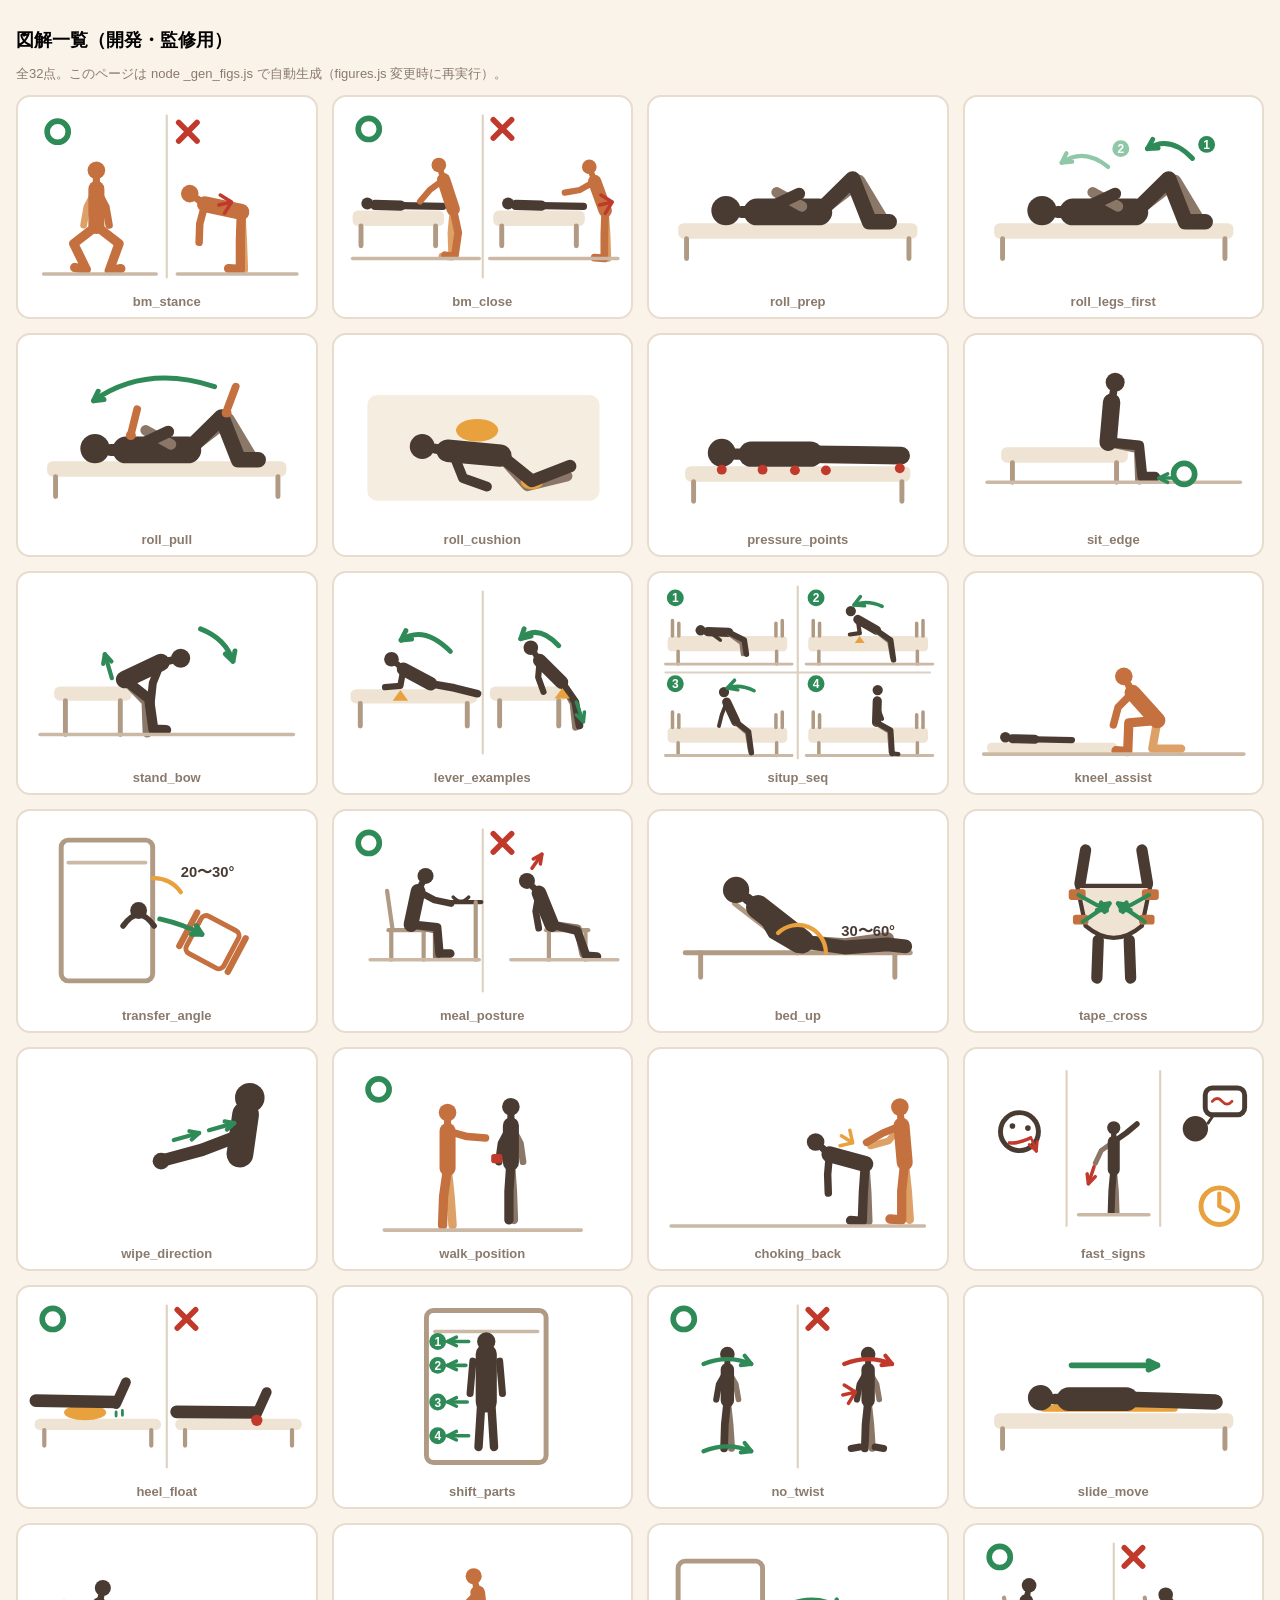
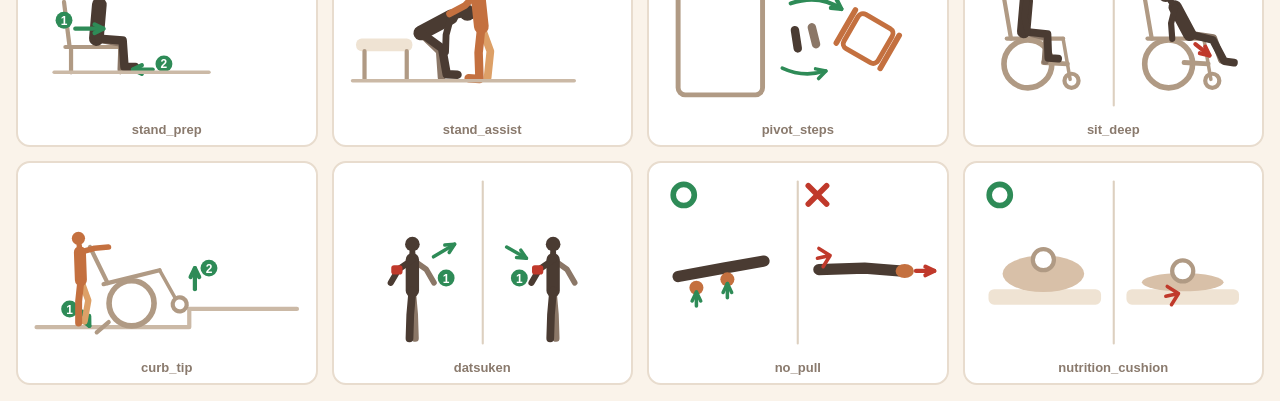
==== _figs.html @ 4070c813 "おうち介護サポート・そよぎ 初版（全12言語） 家族介護者向けの介護技術ガイド。素HTML/PWA・完全オフライン・匿名・広告なし。 13カテゴリ23手順147ステップ＋きけん7＋まもる6＋心肺蘇生ガ" ====
<!DOCTYPE html>
<html lang="ja">
<head>
<meta charset="utf-8">
<meta name="viewport" content="width=device-width, initial-scale=1">
<title>図解一覧（開発・監修用）</title>
<style>
body{font-family:sans-serif;background:#faf3ea;padding:16px;margin:0}
h1{font-size:18px;margin-bottom:4px}
.note{font-size:13px;color:#8a7a6d;margin-bottom:12px}
.grid{display:grid;grid-template-columns:repeat(auto-fill,minmax(300px,1fr));gap:14px}
.cell{background:#fff;border:2px solid #e8dcce;border-radius:14px;padding:8px}
.cell svg{width:100%;height:auto;display:block}
.cell p{font-size:13px;color:#8a7a6d;margin:6px 0 0;text-align:center;font-weight:bold}
</style>
</head>
<body>
<h1>図解一覧（開発・監修用）</h1>
<p class="note">全32点。このページは node _gen_figs.js で自動生成（figures.js 変更時に再実行）。</p>
<div class="grid">
<div class="cell"><svg viewBox="0 0 400 260" xmlns="http://www.w3.org/2000/svg" role="img" aria-hidden="true"><path d="M200,15 L200,245" fill="none" stroke="#ddd0c0" stroke-width="3" stroke-linecap="round" stroke-linejoin="round" /><circle cx="45" cy="38" r="15" fill="none" stroke="#2e8b57" stroke-width="8"/><path d="M100,119.2 L86.5,144.6 L81.9,170.6" fill="none" stroke="#dda067" stroke-width="9.6" stroke-linecap="round" stroke-linejoin="round" /><path d="M100,172 L100,119.2" fill="none" stroke="#c4703f" stroke-width="22.8" stroke-linecap="round" stroke-linejoin="round" /><path d="M100,119.2 L100,106" fill="none" stroke="#c4703f" stroke-width="10.1" stroke-linecap="round" stroke-linejoin="round" /><circle cx="100" cy="92.8" r="12.5" fill="#c4703f" stroke="none"/><path d="M100,172 L67.8,197.1 L85.7,233.8 L69.2,230.9" fill="none" stroke="#c4703f" stroke-width="13.2" stroke-linecap="round" stroke-linejoin="round" /><path d="M100,172 L132.2,197.1 L118.2,235.5 L134.7,232.5" fill="none" stroke="#c4703f" stroke-width="13.2" stroke-linecap="round" stroke-linejoin="round" /><path d="M100,119.2 L113.5,144.6 L118.1,170.6" fill="none" stroke="#c4703f" stroke-width="10.6" stroke-linecap="round" stroke-linejoin="round" /><path d="M25,240 L185,240" fill="none" stroke="#cbb9a6" stroke-width="5" stroke-linecap="round" stroke-linejoin="round" /><path d="M217,25 L243,51 M243,25 L217,51" fill="none" stroke="#c0392b" stroke-width="8" stroke-linecap="round" stroke-linejoin="round" /><path d="M306,152 L308.1,192.7 L309.6,233.5 L292.8,234.7" fill="none" stroke="#dda067" stroke-width="12" stroke-linecap="round" stroke-linejoin="round" /><path d="M306,152 L254.4,141" fill="none" stroke="#c4703f" stroke-width="22.8" stroke-linecap="round" stroke-linejoin="round" /><path d="M254.4,141 L243.5,133.5" fill="none" stroke="#c4703f" stroke-width="10.1" stroke-linecap="round" stroke-linejoin="round" /><circle cx="232.7" cy="125.9" r="12.5" fill="#c4703f" stroke="none"/><path d="M306,152 L304.6,192.8 L304.6,233.6 L287.8,232.4" fill="none" stroke="#c4703f" stroke-width="13.2" stroke-linecap="round" stroke-linejoin="round" /><path d="M254.4,141 L246.9,168.8 L246,195.2" fill="none" stroke="#c4703f" stroke-width="10.6" stroke-linecap="round" stroke-linejoin="round" /><path d="M276,128 L292,138 M274,142 L292,138 M282,154 L292,138" fill="none" stroke="#c0392b" stroke-width="5" stroke-linecap="round" stroke-linejoin="round" /><path d="M215,240 L385,240" fill="none" stroke="#cbb9a6" stroke-width="5" stroke-linecap="round" stroke-linejoin="round" /></svg><p>bm_stance</p></div>
<div class="cell"><svg viewBox="0 0 400 260" xmlns="http://www.w3.org/2000/svg" role="img" aria-hidden="true"><path d="M200,15 L200,245" fill="none" stroke="#ddd0c0" stroke-width="3" stroke-linecap="round" stroke-linejoin="round" /><circle cx="38" cy="34" r="15" fill="none" stroke="#2e8b57" stroke-width="8"/><rect x="15" y="150" width="130" height="22" rx="8" fill="#efe3d3" stroke="none"/><path d="M27,172 L27,200 M133,172 L133,200" fill="none" stroke="#b09a84" stroke-width="7" stroke-linecap="round" stroke-linejoin="round" /><circle cx="36" cy="140" r="8.5" fill="#4a3b32" stroke="none"/><path d="M47.1,142 L83.6,143" fill="none" stroke="#4a3b32" stroke-width="14.5" stroke-linecap="round" stroke-linejoin="round" /><path d="M83.6,143 L143.1,144" fill="none" stroke="#4a3b32" stroke-width="10.2" stroke-linecap="round" stroke-linejoin="round" /><path d="M158,148 L155,181.9 L156.2,215.8 L142.3,214.9" fill="none" stroke="#dda067" stroke-width="10" stroke-linecap="round" stroke-linejoin="round" /><path d="M158,148 L144.4,106.2" fill="none" stroke="#c4703f" stroke-width="19" stroke-linecap="round" stroke-linejoin="round" /><path d="M144.4,106.2 L141,95.7" fill="none" stroke="#c4703f" stroke-width="8.4" stroke-linecap="round" stroke-linejoin="round" /><circle cx="137.6" cy="85.2" r="10.4" fill="#c4703f" stroke="none"/><path d="M158,148 L165.1,181.3 L160.3,214.9 L146.4,213.5" fill="none" stroke="#c4703f" stroke-width="11" stroke-linecap="round" stroke-linejoin="round" /><path d="M144.4,106.2 L125,120.3 L110.8,137.1" fill="none" stroke="#c4703f" stroke-width="8.8" stroke-linecap="round" stroke-linejoin="round" /><path d="M15,218 L195,218" fill="none" stroke="#cbb9a6" stroke-width="5" stroke-linecap="round" stroke-linejoin="round" /><path d="M215,21 L241,47 M241,21 L215,47" fill="none" stroke="#c0392b" stroke-width="8" stroke-linecap="round" stroke-linejoin="round" /><rect x="215" y="150" width="130" height="22" rx="8" fill="#efe3d3" stroke="none"/><path d="M227,172 L227,200 M333,172 L333,200" fill="none" stroke="#b09a84" stroke-width="7" stroke-linecap="round" stroke-linejoin="round" /><circle cx="236" cy="140" r="8.5" fill="#4a3b32" stroke="none"/><path d="M247.1,142 L283.6,143" fill="none" stroke="#4a3b32" stroke-width="14.5" stroke-linecap="round" stroke-linejoin="round" /><path d="M283.6,143 L343.1,144" fill="none" stroke="#4a3b32" stroke-width="10.2" stroke-linecap="round" stroke-linejoin="round" /><path d="M374,150 L376.4,183.9 L377.6,217.9" fill="none" stroke="#dda067" stroke-width="10" stroke-linecap="round" stroke-linejoin="round" /><path d="M374,150 L359,108.7" fill="none" stroke="#c4703f" stroke-width="19" stroke-linecap="round" stroke-linejoin="round" /><path d="M359,108.7 L355.2,98.3" fill="none" stroke="#c4703f" stroke-width="8.4" stroke-linecap="round" stroke-linejoin="round" /><circle cx="351.4" cy="88" r="10.4" fill="#c4703f" stroke="none"/><path d="M374,150 L372.8,184 L372.8,218 L358.8,217" fill="none" stroke="#c4703f" stroke-width="11" stroke-linecap="round" stroke-linejoin="round" /><path d="M359,108.7 L338.2,120.7 L316.5,124.5" fill="none" stroke="#c4703f" stroke-width="8.8" stroke-linecap="round" stroke-linejoin="round" /><path d="M368,128 L384,138 M366,142 L384,138 M374,154 L384,138" fill="none" stroke="#c0392b" stroke-width="5" stroke-linecap="round" stroke-linejoin="round" /><path d="M210,218 L392,218" fill="none" stroke="#cbb9a6" stroke-width="5" stroke-linecap="round" stroke-linejoin="round" /></svg><p>bm_close</p></div>
<div class="cell"><svg viewBox="0 0 400 260" xmlns="http://www.w3.org/2000/svg" role="img" aria-hidden="true"><rect x="30" y="168" width="340" height="22" rx="8" fill="#efe3d3" stroke="none"/><path d="M42,190 L42,218 M358,190 L358,218" fill="none" stroke="#b09a84" stroke-width="7" stroke-linecap="round" stroke-linejoin="round" /><path d="M230,152 L287,108 L322,166" fill="none" stroke="#8b7767" stroke-width="18" stroke-linecap="round" stroke-linejoin="round" /><path d="M230,152 L142,152" fill="none" stroke="#4a3b32" stroke-width="38" stroke-linecap="round" stroke-linejoin="round" /><path d="M142,152 L120,152" fill="none" stroke="#4a3b32" stroke-width="17" stroke-linecap="round" stroke-linejoin="round" /><circle cx="98" cy="150" r="20.8" fill="#4a3b32" stroke="none"/><path d="M206,144 L170,124" fill="none" stroke="#8b7767" stroke-width="15" stroke-linecap="round" stroke-linejoin="round" /><path d="M164,144 L202,126" fill="none" stroke="#4a3b32" stroke-width="17" stroke-linecap="round" stroke-linejoin="round" /><path d="M230,152 L278,105 L302,166 L330,166" fill="none" stroke="#4a3b32" stroke-width="22" stroke-linecap="round" stroke-linejoin="round" /></svg><p>roll_prep</p></div>
<div class="cell"><svg viewBox="0 0 400 260" xmlns="http://www.w3.org/2000/svg" role="img" aria-hidden="true"><rect x="30" y="168" width="340" height="22" rx="8" fill="#efe3d3" stroke="none"/><path d="M42,190 L42,218 M358,190 L358,218" fill="none" stroke="#b09a84" stroke-width="7" stroke-linecap="round" stroke-linejoin="round" /><path d="M230,152 L287,108 L322,166" fill="none" stroke="#8b7767" stroke-width="18" stroke-linecap="round" stroke-linejoin="round" /><path d="M230,152 L142,152" fill="none" stroke="#4a3b32" stroke-width="38" stroke-linecap="round" stroke-linejoin="round" /><path d="M142,152 L120,152" fill="none" stroke="#4a3b32" stroke-width="17" stroke-linecap="round" stroke-linejoin="round" /><circle cx="98" cy="150" r="20.8" fill="#4a3b32" stroke="none"/><path d="M206,144 L170,124" fill="none" stroke="#8b7767" stroke-width="15" stroke-linecap="round" stroke-linejoin="round" /><path d="M164,144 L202,126" fill="none" stroke="#4a3b32" stroke-width="17" stroke-linecap="round" stroke-linejoin="round" /><path d="M230,152 L278,105 L302,166 L330,166" fill="none" stroke="#4a3b32" stroke-width="22" stroke-linecap="round" stroke-linejoin="round" /><path d="M312,76 Q280,42 248,62" fill="none" stroke="#2e8b57" stroke-width="7" stroke-linecap="round" stroke-linejoin="round" /><path d="M255.4,48.9 L248,62 L263,61.1" fill="none" stroke="#2e8b57" stroke-width="7" stroke-linecap="round" stroke-linejoin="round" /><circle cx="332" cy="56" r="12" fill="#2e8b57"/><text x="332" y="62.5" fill="#fff" font-size="17" font-family="sans-serif" text-anchor="middle" font-weight="bold">1</text><path d="M192,88 Q158,60 126,82" fill="none" stroke="#8fc7a8" stroke-width="6" stroke-linecap="round" stroke-linejoin="round" /><path d="M132.8,68.6 L126,82 L140.9,80.5" fill="none" stroke="#8fc7a8" stroke-width="6" stroke-linecap="round" stroke-linejoin="round" /><circle cx="210" cy="62" r="12" fill="#8fc7a8"/><text x="210" y="68.5" fill="#fff" font-size="17" font-family="sans-serif" text-anchor="middle" font-weight="bold">2</text></svg><p>roll_legs_first</p></div>
<div class="cell"><svg viewBox="0 0 400 260" xmlns="http://www.w3.org/2000/svg" role="img" aria-hidden="true"><rect x="30" y="168" width="340" height="22" rx="8" fill="#efe3d3" stroke="none"/><path d="M42,190 L42,218 M358,190 L358,218" fill="none" stroke="#b09a84" stroke-width="7" stroke-linecap="round" stroke-linejoin="round" /><path d="M230,152 L287,108 L322,166" fill="none" stroke="#8b7767" stroke-width="18" stroke-linecap="round" stroke-linejoin="round" /><path d="M230,152 L142,152" fill="none" stroke="#4a3b32" stroke-width="38" stroke-linecap="round" stroke-linejoin="round" /><path d="M142,152 L120,152" fill="none" stroke="#4a3b32" stroke-width="17" stroke-linecap="round" stroke-linejoin="round" /><circle cx="98" cy="150" r="20.8" fill="#4a3b32" stroke="none"/><path d="M206,144 L170,124" fill="none" stroke="#8b7767" stroke-width="15" stroke-linecap="round" stroke-linejoin="round" /><path d="M164,144 L202,126" fill="none" stroke="#4a3b32" stroke-width="17" stroke-linecap="round" stroke-linejoin="round" /><path d="M230,152 L278,105 L302,166 L330,166" fill="none" stroke="#4a3b32" stroke-width="22" stroke-linecap="round" stroke-linejoin="round" /><path d="M268,62 Q170,30 96,82" fill="none" stroke="#2e8b57" stroke-width="7" stroke-linecap="round" stroke-linejoin="round" /><path d="M102.6,68.5 L96,82 L110.9,80.3" fill="none" stroke="#2e8b57" stroke-width="7" stroke-linecap="round" stroke-linejoin="round" /><path d="M158,94 L150,126" fill="none" stroke="#c4703f" stroke-width="11" stroke-linecap="round" stroke-linejoin="round" /><circle cx="149" cy="131" r="7" fill="#c4703f"/><path d="M298,62 L286,94" fill="none" stroke="#c4703f" stroke-width="11" stroke-linecap="round" stroke-linejoin="round" /><circle cx="285" cy="99" r="7" fill="#c4703f"/></svg><p>roll_pull</p></div>
<div class="cell"><svg viewBox="0 0 400 260" xmlns="http://www.w3.org/2000/svg" role="img" aria-hidden="true"><rect x="36" y="74" width="330" height="150" rx="14" fill="#f6ede1" stroke="none"/><ellipse cx="192" cy="124" rx="30" ry="16" fill="#e8a13d" stroke="none"/><path d="M225,160 L263,203 L320,189" fill="none" stroke="#8b7767" stroke-width="15" stroke-linecap="round" stroke-linejoin="round" /><ellipse cx="270" cy="198" rx="16" ry="10" fill="#e8a13d" stroke="none"/><path d="M225,160 L150,153" fill="none" stroke="#4a3b32" stroke-width="32" stroke-linecap="round" stroke-linejoin="round" /><path d="M150,153 L132,150" fill="none" stroke="#4a3b32" stroke-width="14" stroke-linecap="round" stroke-linejoin="round" /><circle cx="114" cy="147" r="17.7" fill="#4a3b32" stroke="none"/><path d="M160,162 L172,192 L206,204" fill="none" stroke="#4a3b32" stroke-width="14" stroke-linecap="round" stroke-linejoin="round" /><path d="M225,160 L270,196 L324,175" fill="none" stroke="#4a3b32" stroke-width="18" stroke-linecap="round" stroke-linejoin="round" /></svg><p>roll_cushion</p></div>
<div class="cell"><svg viewBox="0 0 400 260" xmlns="http://www.w3.org/2000/svg" role="img" aria-hidden="true"><rect x="40" y="175" width="320" height="22" rx="8" fill="#efe3d3" stroke="none"/><path d="M52,197 L52,225 M348,197 L348,225" fill="none" stroke="#b09a84" stroke-width="7" stroke-linecap="round" stroke-linejoin="round" /><path d="M218,158 L134,158" fill="none" stroke="#4a3b32" stroke-width="36" stroke-linecap="round" stroke-linejoin="round" /><path d="M134,158 L112,158" fill="none" stroke="#4a3b32" stroke-width="16" stroke-linecap="round" stroke-linejoin="round" /><circle cx="92" cy="156" r="19.8" fill="#4a3b32" stroke="none"/><path d="M134,160 L180,164 L222,164" fill="none" stroke="#4a3b32" stroke-width="16" stroke-linecap="round" stroke-linejoin="round" /><path d="M218,158 L283,159 L347,160" fill="none" stroke="#4a3b32" stroke-width="25" stroke-linecap="round" stroke-linejoin="round" /><circle cx="92" cy="180" r="7" fill="#c0392b"/><circle cx="150" cy="180" r="7" fill="#c0392b"/><circle cx="196" cy="181" r="7" fill="#c0392b"/><circle cx="240" cy="181" r="7" fill="#c0392b"/><circle cx="345" cy="178" r="7" fill="#c0392b"/></svg><p>pressure_points</p></div>
<div class="cell"><svg viewBox="0 0 400 260" xmlns="http://www.w3.org/2000/svg" role="img" aria-hidden="true"><rect x="40" y="148" width="180" height="22" rx="8" fill="#efe3d3" stroke="none"/><path d="M56,170 L56,198 M204,170 L204,198" fill="none" stroke="#b09a84" stroke-width="7" stroke-linecap="round" stroke-linejoin="round" /><path d="M192,141 L235.2,150.2 L236.8,194.4" fill="none" stroke="#8b7767" stroke-width="13" stroke-linecap="round" stroke-linejoin="round" /><path d="M192,141 L197,84" fill="none" stroke="#4a3b32" stroke-width="24.7" stroke-linecap="round" stroke-linejoin="round" /><path d="M197,84 L199.5,69.9" fill="none" stroke="#4a3b32" stroke-width="10.9" stroke-linecap="round" stroke-linejoin="round" /><circle cx="202" cy="55.9" r="13.5" fill="#4a3b32" stroke="none"/><path d="M192,141 L236,145.6 L240.6,189.6 L258.8,190.2" fill="none" stroke="#4a3b32" stroke-width="14.3" stroke-linecap="round" stroke-linejoin="round" /><path d="M197,84 L192.6,114.9 L196.6,143.2" fill="none" stroke="#4a3b32" stroke-width="11.4" stroke-linecap="round" stroke-linejoin="round" /><path d="M20,198 L380,198" fill="none" stroke="#cbb9a6" stroke-width="5" stroke-linecap="round" stroke-linejoin="round" /><circle cx="300" cy="186" r="15" fill="none" stroke="#2e8b57" stroke-width="8"/><path d="M288,192 L264,192" fill="none" stroke="#2e8b57" stroke-width="5" stroke-linecap="round" stroke-linejoin="round" /><path d="M276.6,185.9 L264,192 L276.6,198.1" fill="none" stroke="#2e8b57" stroke-width="5" stroke-linecap="round" stroke-linejoin="round" /></svg><p>sit_edge</p></div>
<div class="cell"><svg viewBox="0 0 400 260" xmlns="http://www.w3.org/2000/svg" role="img" aria-hidden="true"><rect x="40" y="150" width="110" height="20" rx="8" fill="#efe3d3" stroke="none"/><path d="M56,170 L56,218 M134,170 L134,218" fill="none" stroke="#b09a84" stroke-width="7" stroke-linecap="round" stroke-linejoin="round" /><path d="M140,140 L170.7,171.8 L172.2,216" fill="none" stroke="#8b7767" stroke-width="13" stroke-linecap="round" stroke-linejoin="round" /><path d="M140,140 L191.8,115.8" fill="none" stroke="#4a3b32" stroke-width="24.7" stroke-linecap="round" stroke-linejoin="round" /><path d="M191.8,115.8 L205.8,112.9" fill="none" stroke="#4a3b32" stroke-width="10.9" stroke-linecap="round" stroke-linejoin="round" /><circle cx="219.8" cy="109.9" r="13.5" fill="#4a3b32" stroke="none"/><path d="M140,140 L174.8,167.2 L181,211 L199.2,211.6" fill="none" stroke="#4a3b32" stroke-width="14.3" stroke-linecap="round" stroke-linejoin="round" /><path d="M191.8,115.8 L180.2,144.8 L177.2,173.2" fill="none" stroke="#4a3b32" stroke-width="11.4" stroke-linecap="round" stroke-linejoin="round" /><path d="M248,68 Q284,82 294,114" fill="none" stroke="#2e8b57" stroke-width="7" stroke-linecap="round" stroke-linejoin="round" /><path d="M283.2,103.6 L294,114 L296.9,99.3" fill="none" stroke="#2e8b57" stroke-width="7" stroke-linecap="round" stroke-linejoin="round" /><path d="M122,138 L112,104" fill="none" stroke="#2e8b57" stroke-width="6" stroke-linecap="round" stroke-linejoin="round" /><path d="M121.4,114.4 L112,104 L109.7,117.8" fill="none" stroke="#2e8b57" stroke-width="6" stroke-linecap="round" stroke-linejoin="round" /><path d="M20,218 L380,218" fill="none" stroke="#cbb9a6" stroke-width="5" stroke-linecap="round" stroke-linejoin="round" /></svg><p>stand_bow</p></div>
<div class="cell"><svg viewBox="0 0 400 260" xmlns="http://www.w3.org/2000/svg" role="img" aria-hidden="true"><path d="M200,15 L200,245" fill="none" stroke="#ddd0c0" stroke-width="3" stroke-linecap="round" stroke-linejoin="round" /><rect x="12" y="154" width="180" height="20" rx="8" fill="#efe3d3" stroke="none"/><path d="M26,174 L26,206 M178,174 L178,206" fill="none" stroke="#b09a84" stroke-width="7" stroke-linecap="round" stroke-linejoin="round" /><path d="M126,146 L87.2,125.3" fill="none" stroke="#4a3b32" stroke-width="19" stroke-linecap="round" stroke-linejoin="round" /><path d="M87.2,125.3 L78.7,118.3" fill="none" stroke="#4a3b32" stroke-width="8.4" stroke-linecap="round" stroke-linejoin="round" /><circle cx="70.3" cy="111.2" r="10.4" fill="#4a3b32" stroke="none"/><path d="M126,146 L159.5,151.9 L192.5,160.1" fill="none" stroke="#4a3b32" stroke-width="11" stroke-linecap="round" stroke-linejoin="round" /><path d="M87.2,125.3 L83,149 L61.1,150.9" fill="none" stroke="#4a3b32" stroke-width="8.8" stroke-linecap="round" stroke-linejoin="round" /><path d="M83,155 L72,170 L94,170 Z" fill="#e8a13d"/><path d="M154,100 Q116,62 84,84" fill="none" stroke="#2e8b57" stroke-width="7" stroke-linecap="round" stroke-linejoin="round" /><path d="M90.8,70.6 L84,84 L98.9,82.5" fill="none" stroke="#2e8b57" stroke-width="7" stroke-linecap="round" stroke-linejoin="round" /><rect x="210" y="150" width="110" height="20" rx="8" fill="#efe3d3" stroke="none"/><path d="M224,170 L224,206 M308,170 L308,206" fill="none" stroke="#b09a84" stroke-width="7" stroke-linecap="round" stroke-linejoin="round" /><path d="M312,144 L328.5,173.7 L332,207.6" fill="none" stroke="#8b7767" stroke-width="10" stroke-linecap="round" stroke-linejoin="round" /><path d="M312,144 L280.9,112.9" fill="none" stroke="#4a3b32" stroke-width="19" stroke-linecap="round" stroke-linejoin="round" /><path d="M280.9,112.9 L274.6,103.9" fill="none" stroke="#4a3b32" stroke-width="8.4" stroke-linecap="round" stroke-linejoin="round" /><circle cx="268.3" cy="94.9" r="10.4" fill="#4a3b32" stroke="none"/><path d="M312,144 L331.5,171.9 L337.4,205.3" fill="none" stroke="#4a3b32" stroke-width="11" stroke-linecap="round" stroke-linejoin="round" /><path d="M280.9,112.9 L278.8,136.8 L286.3,157.5" fill="none" stroke="#4a3b32" stroke-width="8.8" stroke-linecap="round" stroke-linejoin="round" /><path d="M313,152 L302,167 L324,167 Z" fill="#e8a13d"/><path d="M333,172 L343,200" fill="none" stroke="#2e8b57" stroke-width="5" stroke-linecap="round" stroke-linejoin="round" /><path d="M333,190.2 L343,200 L344.5,186.1" fill="none" stroke="#2e8b57" stroke-width="5" stroke-linecap="round" stroke-linejoin="round" /><path d="M308,92 Q278,60 254,82" fill="none" stroke="#2e8b57" stroke-width="7" stroke-linecap="round" stroke-linejoin="round" /><path d="M258.8,67.8 L254,82 L268.6,78.4" fill="none" stroke="#2e8b57" stroke-width="7" stroke-linecap="round" stroke-linejoin="round" /></svg><p>lever_examples</p></div>
<div class="cell"><svg viewBox="0 0 400 260" xmlns="http://www.w3.org/2000/svg" role="img" aria-hidden="true"><path d="M200,8 L200,252" fill="none" stroke="#ddd0c0" stroke-width="3" stroke-linecap="round" stroke-linejoin="round" /><path d="M12,130 L388,130" fill="none" stroke="#ddd0c0" stroke-width="3" stroke-linecap="round" stroke-linejoin="round" /><rect x="15" y="78" width="170" height="22" rx="6" fill="#efe3d3" stroke="none"/><path d="M30,100 L30,118 M170,100 L170,118" fill="none" stroke="#b09a84" stroke-width="5" stroke-linecap="round" stroke-linejoin="round" /><path d="M22,78 L22,56 M31,78 L31,60" fill="none" stroke="#b09a84" stroke-width="5" stroke-linecap="round" stroke-linejoin="round" /><path d="M178,78 L178,56 M169,78 L169,60" fill="none" stroke="#b09a84" stroke-width="5" stroke-linecap="round" stroke-linejoin="round" /><path d="M12,118 L192,118" fill="none" stroke="#cbb9a6" stroke-width="4" stroke-linecap="round" stroke-linejoin="round" /><circle cx="26" cy="24" r="12" fill="#2e8b57"/><text x="26" y="30.5" fill="#fff" font-size="17" font-family="sans-serif" text-anchor="middle" font-weight="bold">1</text><circle cx="62" cy="70" r="7.3" fill="#4a3b32" stroke="none"/><path d="M72,72 L102,73" fill="none" stroke="#4a3b32" stroke-width="13" stroke-linecap="round" stroke-linejoin="round" /><path d="M78,75 L90,84" fill="none" stroke="#4a3b32" stroke-width="5" stroke-linecap="round" stroke-linejoin="round" /><path d="M102,75 L120,88 L122,104" fill="none" stroke="#8b7767" stroke-width="6" stroke-linecap="round" stroke-linejoin="round" /><path d="M102,73 L124,84 L127,104" fill="none" stroke="#4a3b32" stroke-width="8" stroke-linecap="round" stroke-linejoin="round" /><rect x="215" y="78" width="170" height="22" rx="6" fill="#efe3d3" stroke="none"/><path d="M230,100 L230,118 M370,100 L370,118" fill="none" stroke="#b09a84" stroke-width="5" stroke-linecap="round" stroke-linejoin="round" /><path d="M222,78 L222,56 M231,78 L231,60" fill="none" stroke="#b09a84" stroke-width="5" stroke-linecap="round" stroke-linejoin="round" /><path d="M378,78 L378,56 M369,78 L369,60" fill="none" stroke="#b09a84" stroke-width="5" stroke-linecap="round" stroke-linejoin="round" /><path d="M212,118 L392,118" fill="none" stroke="#cbb9a6" stroke-width="4" stroke-linecap="round" stroke-linejoin="round" /><circle cx="226" cy="24" r="12" fill="#2e8b57"/><text x="226" y="30.5" fill="#fff" font-size="17" font-family="sans-serif" text-anchor="middle" font-weight="bold">2</text><path d="M288,78 L281,88 L295,88 Z" fill="#e8a13d"/><path d="M312,70 L285.3,54.6" fill="none" stroke="#4a3b32" stroke-width="13" stroke-linecap="round" stroke-linejoin="round" /><circle cx="275.4" cy="42.8" r="7.3" fill="#4a3b32" stroke="none"/><path d="M285.3,54.6 L288,74" fill="none" stroke="#4a3b32" stroke-width="6" stroke-linecap="round" stroke-linejoin="round" /><path d="M288,74 L274,76" fill="none" stroke="#4a3b32" stroke-width="6" stroke-linecap="round" stroke-linejoin="round" /><path d="M312,72 L330,86 L334,108" fill="none" stroke="#8b7767" stroke-width="6" stroke-linecap="round" stroke-linejoin="round" /><path d="M312,70 L332,84 L336,112" fill="none" stroke="#4a3b32" stroke-width="8" stroke-linecap="round" stroke-linejoin="round" /><path d="M320,36 Q298,26 280,34" fill="none" stroke="#2e8b57" stroke-width="5" stroke-linecap="round" stroke-linejoin="round" /><path d="M289.1,22.1 L280,34 L294.9,35.2" fill="none" stroke="#2e8b57" stroke-width="5" stroke-linecap="round" stroke-linejoin="round" /><rect x="15" y="208" width="170" height="22" rx="6" fill="#efe3d3" stroke="none"/><path d="M30,230 L30,248 M170,230 L170,248" fill="none" stroke="#b09a84" stroke-width="5" stroke-linecap="round" stroke-linejoin="round" /><path d="M22,208 L22,186 M31,208 L31,190" fill="none" stroke="#b09a84" stroke-width="5" stroke-linecap="round" stroke-linejoin="round" /><path d="M178,208 L178,186 M169,208 L169,190" fill="none" stroke="#b09a84" stroke-width="5" stroke-linecap="round" stroke-linejoin="round" /><path d="M12,248 L192,248" fill="none" stroke="#cbb9a6" stroke-width="4" stroke-linecap="round" stroke-linejoin="round" /><circle cx="26" cy="146" r="12" fill="#2e8b57"/><text x="26" y="152.5" fill="#fff" font-size="17" font-family="sans-serif" text-anchor="middle" font-weight="bold">3</text><path d="M112,200 L99,172.1" fill="none" stroke="#4a3b32" stroke-width="13" stroke-linecap="round" stroke-linejoin="round" /><circle cx="95.2" cy="157.9" r="7.3" fill="#4a3b32" stroke="none"/><path d="M99,172.1 L92,190 L88,206" fill="none" stroke="#4a3b32" stroke-width="5.5" stroke-linecap="round" stroke-linejoin="round" /><path d="M112,202 L128,216 L132,240" fill="none" stroke="#8b7767" stroke-width="6" stroke-linecap="round" stroke-linejoin="round" /><path d="M112,200 L130,214 L134,244" fill="none" stroke="#4a3b32" stroke-width="8" stroke-linecap="round" stroke-linejoin="round" /><path d="M138,156 Q118,146 100,152" fill="none" stroke="#2e8b57" stroke-width="5" stroke-linecap="round" stroke-linejoin="round" /><path d="M110.2,141 L100,152 L114.8,154.7" fill="none" stroke="#2e8b57" stroke-width="5" stroke-linecap="round" stroke-linejoin="round" /><rect x="215" y="208" width="170" height="22" rx="6" fill="#efe3d3" stroke="none"/><path d="M230,230 L230,248 M370,230 L370,248" fill="none" stroke="#b09a84" stroke-width="5" stroke-linecap="round" stroke-linejoin="round" /><path d="M222,208 L222,186 M231,208 L231,190" fill="none" stroke="#b09a84" stroke-width="5" stroke-linecap="round" stroke-linejoin="round" /><path d="M378,208 L378,186 M369,208 L369,190" fill="none" stroke="#b09a84" stroke-width="5" stroke-linecap="round" stroke-linejoin="round" /><path d="M212,248 L392,248" fill="none" stroke="#cbb9a6" stroke-width="4" stroke-linecap="round" stroke-linejoin="round" /><circle cx="226" cy="146" r="12" fill="#2e8b57"/><text x="226" y="152.5" fill="#fff" font-size="17" font-family="sans-serif" text-anchor="middle" font-weight="bold">4</text><path d="M312,201 L313,170.4" fill="none" stroke="#4a3b32" stroke-width="13" stroke-linecap="round" stroke-linejoin="round" /><circle cx="313.6" cy="155" r="7.3" fill="#4a3b32" stroke="none"/><path d="M313,177 L320,196" fill="none" stroke="#4a3b32" stroke-width="5.5" stroke-linecap="round" stroke-linejoin="round" /><path d="M312,203 L330,214 L332,243" fill="none" stroke="#8b7767" stroke-width="6" stroke-linecap="round" stroke-linejoin="round" /><path d="M312,201 L332,212 L334,245" fill="none" stroke="#4a3b32" stroke-width="8" stroke-linecap="round" stroke-linejoin="round" /><path d="M334,245 L343,246" fill="none" stroke="#4a3b32" stroke-width="6" stroke-linecap="round" stroke-linejoin="round" /></svg><p>situp_seq</p></div>
<div class="cell"><svg viewBox="0 0 400 260" xmlns="http://www.w3.org/2000/svg" role="img" aria-hidden="true"><rect x="20" y="230" width="185" height="14" rx="6" fill="#efe3d3" stroke="none"/><circle cx="46" cy="222" r="7.5" fill="#4a3b32" stroke="none"/><path d="M55.8,224 L88,225" fill="none" stroke="#4a3b32" stroke-width="12.8" stroke-linecap="round" stroke-linejoin="round" /><path d="M88,225 L140.5,226" fill="none" stroke="#4a3b32" stroke-width="9" stroke-linecap="round" stroke-linejoin="round" /><path d="M262,198 L254.9,238.2 L295.7,238.2" fill="none" stroke="#dda067" stroke-width="12" stroke-linecap="round" stroke-linejoin="round" /><path d="M262,198 L226.7,158.8" fill="none" stroke="#c4703f" stroke-width="22.8" stroke-linecap="round" stroke-linejoin="round" /><path d="M226.7,158.8 L220.5,147.1" fill="none" stroke="#c4703f" stroke-width="10.1" stroke-linecap="round" stroke-linejoin="round" /><circle cx="214.3" cy="135.5" r="12.5" fill="#c4703f" stroke="none"/><path d="M262,198 L221.4,201.6 L219.9,242.3 L203.2,241.2" fill="none" stroke="#c4703f" stroke-width="13.2" stroke-linecap="round" stroke-linejoin="round" /><path d="M226.7,158.8 L206.3,179.1 L199.5,204.6" fill="none" stroke="#c4703f" stroke-width="10.6" stroke-linecap="round" stroke-linejoin="round" /><path d="M15,246 L385,246" fill="none" stroke="#cbb9a6" stroke-width="5" stroke-linecap="round" stroke-linejoin="round" /></svg><p>kneel_assist</p></div>
<div class="cell"><svg viewBox="0 0 400 260" xmlns="http://www.w3.org/2000/svg" role="img" aria-hidden="true"><rect x="50" y="30" width="130" height="200" rx="10" fill="none" stroke="#b09a84" stroke-width="7"/><path d="M60,62 L170,62" fill="none" stroke="#cbb9a6" stroke-width="5" stroke-linecap="round" stroke-linejoin="round" /><circle cx="160" cy="130" r="12" fill="#4a3b32" stroke="none"/><path d="M138,152 Q160,120 182,152" fill="none" stroke="#4a3b32" stroke-width="8" stroke-linecap="round" stroke-linejoin="round" /><g transform="rotate(28 265 175)"><rect x="235" y="145" width="60" height="60" rx="8" fill="none" stroke="#c4703f" stroke-width="7"/><path d="M226,148 L226,202" fill="none" stroke="#c4703f" stroke-width="9" stroke-linecap="round" stroke-linejoin="round" /><path d="M304,148 L304,202" fill="none" stroke="#c4703f" stroke-width="9" stroke-linecap="round" stroke-linejoin="round" /></g><path d="M180,84 A46,46 0 0 1 220,104" fill="none" stroke="#e8a13d" stroke-width="6" stroke-linecap="round" stroke-linejoin="round" /><text x="258" y="82" fill="#4a3b32" font-size="21" font-family="sans-serif" text-anchor="middle" font-weight="bold">20〜30°</text><path d="M190,142 Q225,150 250,164" fill="none" stroke="#2e8b57" stroke-width="7" stroke-linecap="round" stroke-linejoin="round" /><path d="M235,163.8 L250,164 L242,151.3" fill="none" stroke="#2e8b57" stroke-width="7" stroke-linecap="round" stroke-linejoin="round" /></svg><p>transfer_angle</p></div>
<div class="cell"><svg viewBox="0 0 400 260" xmlns="http://www.w3.org/2000/svg" role="img" aria-hidden="true"><path d="M200,15 L200,245" fill="none" stroke="#ddd0c0" stroke-width="3" stroke-linecap="round" stroke-linejoin="round" /><circle cx="38" cy="34" r="15" fill="none" stroke="#2e8b57" stroke-width="8"/><path d="M66,158 L120,158" fill="none" stroke="#b09a84" stroke-width="6" stroke-linecap="round" stroke-linejoin="round" /><path d="M72,158 L64,102" fill="none" stroke="#b09a84" stroke-width="6" stroke-linecap="round" stroke-linejoin="round" /><path d="M70,158 L70,200 M116,158 L116,200" fill="none" stroke="#b09a84" stroke-width="6" stroke-linecap="round" stroke-linejoin="round" /><path d="M98,150 L134.6,157.8 L134.6,195.2" fill="none" stroke="#8b7767" stroke-width="11" stroke-linecap="round" stroke-linejoin="round" /><path d="M98,150 L108.1,102.7" fill="none" stroke="#4a3b32" stroke-width="20.9" stroke-linecap="round" stroke-linejoin="round" /><path d="M108.1,102.7 L113.4,91.8" fill="none" stroke="#4a3b32" stroke-width="9.2" stroke-linecap="round" stroke-linejoin="round" /><circle cx="118.7" cy="80.9" r="11.4" fill="#4a3b32" stroke="none"/><path d="M98,150 L135.2,153.9 L138.5,191.2 L153.9,191.2" fill="none" stroke="#4a3b32" stroke-width="12.1" stroke-linecap="round" stroke-linejoin="round" /><path d="M108.1,102.7 L131.4,115.1 L155,120.1" fill="none" stroke="#4a3b32" stroke-width="9.7" stroke-linecap="round" stroke-linejoin="round" /><path d="M152,118 L198,118" fill="none" stroke="#4a3b32" stroke-width="6" stroke-linecap="round" stroke-linejoin="round" /><path d="M190,118 L190,200" fill="none" stroke="#b09a84" stroke-width="6" stroke-linecap="round" stroke-linejoin="round" /><path d="M158,111 Q169,123 180,111" fill="none" stroke="#4a3b32" stroke-width="5" stroke-linecap="round" stroke-linejoin="round" /><path d="M40,200 L195,200" fill="none" stroke="#cbb9a6" stroke-width="5" stroke-linecap="round" stroke-linejoin="round" /><path d="M215,21 L241,47 M241,21 L215,47" fill="none" stroke="#c0392b" stroke-width="8" stroke-linecap="round" stroke-linejoin="round" /><path d="M290,158 L350,158" fill="none" stroke="#b09a84" stroke-width="6" stroke-linecap="round" stroke-linejoin="round" /><path d="M296,158 L276,98" fill="none" stroke="#b09a84" stroke-width="6" stroke-linecap="round" stroke-linejoin="round" /><path d="M294,158 L294,200 M346,158 L346,200" fill="none" stroke="#b09a84" stroke-width="6" stroke-linecap="round" stroke-linejoin="round" /><path d="M298,150 L335,155.2 L342.8,191.8" fill="none" stroke="#8b7767" stroke-width="11" stroke-linecap="round" stroke-linejoin="round" /><path d="M298,150 L279.9,105.1" fill="none" stroke="#4a3b32" stroke-width="20.9" stroke-linecap="round" stroke-linejoin="round" /><path d="M279.9,105.1 L271.3,96.6" fill="none" stroke="#4a3b32" stroke-width="9.2" stroke-linecap="round" stroke-linejoin="round" /><circle cx="262.8" cy="88" r="11.4" fill="#4a3b32" stroke="none"/><path d="M298,150 L334.3,159 L347.1,194.2 L362.4,195.5" fill="none" stroke="#4a3b32" stroke-width="12.1" stroke-linecap="round" stroke-linejoin="round" /><path d="M279.9,105.1 L275.3,131.1 L279.5,155" fill="none" stroke="#4a3b32" stroke-width="9.7" stroke-linecap="round" stroke-linejoin="round" /><path d="M270,70 L284,50" fill="none" stroke="#c0392b" stroke-width="5" stroke-linecap="round" stroke-linejoin="round" /><path d="M281.8,63.8 L284,50 L271.8,56.8" fill="none" stroke="#c0392b" stroke-width="5" stroke-linecap="round" stroke-linejoin="round" /><path d="M240,200 L392,200" fill="none" stroke="#cbb9a6" stroke-width="5" stroke-linecap="round" stroke-linejoin="round" /></svg><p>meal_posture</p></div>
<div class="cell"><svg viewBox="0 0 400 260" xmlns="http://www.w3.org/2000/svg" role="img" aria-hidden="true"><path d="M40,190 L360,190" fill="none" stroke="#b09a84" stroke-width="7" stroke-linecap="round" stroke-linejoin="round" /><path d="M62,190 L62,225 M338,190 L338,225" fill="none" stroke="#b09a84" stroke-width="7" stroke-linecap="round" stroke-linejoin="round" /><path d="M200,190 L110,120" fill="none" stroke="#b09a84" stroke-width="7" stroke-linecap="round" stroke-linejoin="round" /><path d="M206,174 L267.1,178.3 L327.7,169.8" fill="none" stroke="#8b7767" stroke-width="18" stroke-linecap="round" stroke-linejoin="round" /><path d="M206,174 L143.6,125.2" fill="none" stroke="#4a3b32" stroke-width="34.2" stroke-linecap="round" stroke-linejoin="round" /><path d="M143.6,125.2 L128,113" fill="none" stroke="#4a3b32" stroke-width="15.1" stroke-linecap="round" stroke-linejoin="round" /><circle cx="112.4" cy="100.9" r="18.7" fill="#4a3b32" stroke="none"/><path d="M206,174 L266.6,182.5 L327.7,178.2 L352.7,180.9" fill="none" stroke="#4a3b32" stroke-width="19.8" stroke-linecap="round" stroke-linejoin="round" /><path d="M143.6,125.2 L165.2,162.7 L199.5,182.5" fill="none" stroke="#4a3b32" stroke-width="15.8" stroke-linecap="round" stroke-linejoin="round" /><path d="M240,190 A40,40 0 0 0 172,162" fill="none" stroke="#e8a13d" stroke-width="6" stroke-linecap="round" stroke-linejoin="round" /><text x="300" y="166" fill="#4a3b32" font-size="21" font-family="sans-serif" text-anchor="middle" font-weight="bold">30〜60°</text></svg><p>bed_up</p></div>
<div class="cell"><svg viewBox="0 0 400 260" xmlns="http://www.w3.org/2000/svg" role="img" aria-hidden="true"><path d="M160,44 L152,92" fill="none" stroke="#4a3b32" stroke-width="16" stroke-linecap="round" stroke-linejoin="round" /><path d="M240,44 L248,92" fill="none" stroke="#4a3b32" stroke-width="16" stroke-linecap="round" stroke-linejoin="round" /><path d="M148,95 L252,95 L240,152 Q200,186 160,152 Z" fill="#efe3d3" stroke="#4a3b32" stroke-width="6" stroke-linejoin="round"/><path d="M178,172 L176,226" fill="none" stroke="#4a3b32" stroke-width="16" stroke-linecap="round" stroke-linejoin="round" /><path d="M222,172 L224,226" fill="none" stroke="#4a3b32" stroke-width="16" stroke-linecap="round" stroke-linejoin="round" /><rect x="136" y="100" width="24" height="15" rx="4" fill="#c4703f" stroke="none"/><rect x="240" y="100" width="24" height="15" rx="4" fill="#c4703f" stroke="none"/><rect x="142" y="136" width="22" height="14" rx="4" fill="#c4703f" stroke="none"/><rect x="236" y="136" width="22" height="14" rx="4" fill="#c4703f" stroke="none"/><path d="M156,146 L194,120" fill="none" stroke="#2e8b57" stroke-width="6" stroke-linecap="round" stroke-linejoin="round" /><path d="M187,132.1 L194,120 L180.2,122.1" fill="none" stroke="#2e8b57" stroke-width="6" stroke-linecap="round" stroke-linejoin="round" /><path d="M150,108 L190,130" fill="none" stroke="#2e8b57" stroke-width="6" stroke-linecap="round" stroke-linejoin="round" /><path d="M176,129.3 L190,130 L181.9,118.6" fill="none" stroke="#2e8b57" stroke-width="6" stroke-linecap="round" stroke-linejoin="round" /><path d="M244,146 L206,120" fill="none" stroke="#2e8b57" stroke-width="6" stroke-linecap="round" stroke-linejoin="round" /><path d="M219.8,122.1 L206,120 L213,132.1" fill="none" stroke="#2e8b57" stroke-width="6" stroke-linecap="round" stroke-linejoin="round" /><path d="M250,108 L210,130" fill="none" stroke="#2e8b57" stroke-width="6" stroke-linecap="round" stroke-linejoin="round" /><path d="M218.1,118.6 L210,130 L224,129.3" fill="none" stroke="#2e8b57" stroke-width="6" stroke-linecap="round" stroke-linejoin="round" /></svg><p>tape_cross</p></div>
<div class="cell"><svg viewBox="0 0 400 260" xmlns="http://www.w3.org/2000/svg" role="img" aria-hidden="true"><circle cx="318" cy="58" r="21" fill="#4a3b32" stroke="none"/><path d="M312,82 L304,138" fill="none" stroke="#4a3b32" stroke-width="38" stroke-linecap="round" stroke-linejoin="round" /><path d="M302,112 L250,132 L198,146" fill="none" stroke="#4a3b32" stroke-width="18" stroke-linecap="round" stroke-linejoin="round" /><circle cx="192" cy="148" r="12" fill="#4a3b32"/><path d="M210,118 L246,108" fill="none" stroke="#2e8b57" stroke-width="6" stroke-linecap="round" stroke-linejoin="round" /><path d="M235.5,117.2 L246,108 L232.2,105.5" fill="none" stroke="#2e8b57" stroke-width="6" stroke-linecap="round" stroke-linejoin="round" /><path d="M260,104 L296,94" fill="none" stroke="#2e8b57" stroke-width="6" stroke-linecap="round" stroke-linejoin="round" /><path d="M285.5,103.2 L296,94 L282.2,91.5" fill="none" stroke="#2e8b57" stroke-width="6" stroke-linecap="round" stroke-linejoin="round" /></svg><p>wipe_direction</p></div>
<div class="cell"><svg viewBox="0 0 400 260" xmlns="http://www.w3.org/2000/svg" role="img" aria-hidden="true"><circle cx="52" cy="46" r="15" fill="none" stroke="#2e8b57" stroke-width="8"/><path d="M240,150 L242.8,190.7 L244.3,231.5" fill="none" stroke="#8b7767" stroke-width="12" stroke-linecap="round" stroke-linejoin="round" /><path d="M240,97.2 L253.5,122.6 L257.2,148.8" fill="none" stroke="#8b7767" stroke-width="9.6" stroke-linecap="round" stroke-linejoin="round" /><path d="M240,150 L240,97.2" fill="none" stroke="#4a3b32" stroke-width="22.8" stroke-linecap="round" stroke-linejoin="round" /><path d="M240,97.2 L240,84" fill="none" stroke="#4a3b32" stroke-width="10.1" stroke-linecap="round" stroke-linejoin="round" /><circle cx="240" cy="70.8" r="12.5" fill="#4a3b32" stroke="none"/><path d="M240,150 L237.2,190.7 L237.2,231.5" fill="none" stroke="#4a3b32" stroke-width="13.2" stroke-linecap="round" stroke-linejoin="round" /><path d="M240,97.2 L226.5,122.6 L222.8,148.8" fill="none" stroke="#4a3b32" stroke-width="10.6" stroke-linecap="round" stroke-linejoin="round" /><rect x="212" y="138" width="16" height="13" rx="4" fill="#c0392b" stroke="none"/><path d="M150,158 L154.3,198.6 L157.1,239.3" fill="none" stroke="#dda067" stroke-width="12" stroke-linecap="round" stroke-linejoin="round" /><path d="M150,158 L150,105.2" fill="none" stroke="#c4703f" stroke-width="22.8" stroke-linecap="round" stroke-linejoin="round" /><path d="M150,105.2 L150,92" fill="none" stroke="#c4703f" stroke-width="10.1" stroke-linecap="round" stroke-linejoin="round" /><circle cx="150" cy="78.8" r="12.5" fill="#c4703f" stroke="none"/><path d="M150,158 L144.3,198.4 L142.9,239.2" fill="none" stroke="#c4703f" stroke-width="13.2" stroke-linecap="round" stroke-linejoin="round" /><path d="M150,105.2 L177.7,113.1 L204,115" fill="none" stroke="#c4703f" stroke-width="10.6" stroke-linecap="round" stroke-linejoin="round" /><path d="M60,246 L340,246" fill="none" stroke="#cbb9a6" stroke-width="5" stroke-linecap="round" stroke-linejoin="round" /></svg><p>walk_position</p></div>
<div class="cell"><svg viewBox="0 0 400 260" xmlns="http://www.w3.org/2000/svg" role="img" aria-hidden="true"><path d="M296,152 L298.8,192.7 L300.3,233.5" fill="none" stroke="#8b7767" stroke-width="12" stroke-linecap="round" stroke-linejoin="round" /><path d="M296,152 L245,138.3" fill="none" stroke="#4a3b32" stroke-width="22.8" stroke-linecap="round" stroke-linejoin="round" /><path d="M245,138.3 L235.2,129.5" fill="none" stroke="#4a3b32" stroke-width="10.1" stroke-linecap="round" stroke-linejoin="round" /><circle cx="225.4" cy="120.7" r="12.5" fill="#4a3b32" stroke="none"/><path d="M296,152 L293.2,192.7 L291.7,233.5 L275,232.3" fill="none" stroke="#4a3b32" stroke-width="13.2" stroke-linecap="round" stroke-linejoin="round" /><path d="M245,138.3 L242.5,167 L243.4,193.4" fill="none" stroke="#4a3b32" stroke-width="10.6" stroke-linecap="round" stroke-linejoin="round" /><path d="M352,150 L356.3,190.6 L359.1,231.3" fill="none" stroke="#dda067" stroke-width="12" stroke-linecap="round" stroke-linejoin="round" /><path d="M347.4,97.4 L328.9,119.5 L303.4,126.3" fill="none" stroke="#dda067" stroke-width="9.6" stroke-linecap="round" stroke-linejoin="round" /><path d="M352,150 L347.4,97.4" fill="none" stroke="#c4703f" stroke-width="22.8" stroke-linecap="round" stroke-linejoin="round" /><path d="M347.4,97.4 L346.2,84.3" fill="none" stroke="#c4703f" stroke-width="10.1" stroke-linecap="round" stroke-linejoin="round" /><circle cx="345.1" cy="71.1" r="12.5" fill="#c4703f" stroke="none"/><path d="M352,150 L347.7,190.6 L347.7,231.4 L331,230.2" fill="none" stroke="#c4703f" stroke-width="13.2" stroke-linecap="round" stroke-linejoin="round" /><path d="M347.4,97.4 L320.7,108.2 L297.8,121.4" fill="none" stroke="#c4703f" stroke-width="10.6" stroke-linecap="round" stroke-linejoin="round" /><path d="M262,112 L278,122 M274,104 L278,122 M260,126 L278,122" fill="none" stroke="#e8a13d" stroke-width="5" stroke-linecap="round" stroke-linejoin="round" /><path d="M20,240 L380,240" fill="none" stroke="#cbb9a6" stroke-width="5" stroke-linecap="round" stroke-linejoin="round" /></svg><p>choking_back</p></div>
<div class="cell"><svg viewBox="0 0 400 260" xmlns="http://www.w3.org/2000/svg" role="img" aria-hidden="true"><path d="M133,20 L133,240" fill="none" stroke="#ddd0c0" stroke-width="3" stroke-linecap="round" stroke-linejoin="round" /><path d="M266,20 L266,240" fill="none" stroke="#ddd0c0" stroke-width="3" stroke-linecap="round" stroke-linejoin="round" /><circle cx="66" cy="106" r="27" fill="none" stroke="#4a3b32" stroke-width="7"/><circle cx="56" cy="98" r="4" fill="#4a3b32"/><circle cx="78" cy="101" r="4" fill="#4a3b32"/><path d="M52,122 Q62,124 82,115" fill="none" stroke="#c0392b" stroke-width="5" stroke-linecap="round" stroke-linejoin="round" /><path d="M84,118 L90,134" fill="none" stroke="#c0392b" stroke-width="4" stroke-linecap="round" stroke-linejoin="round" /><path d="M79.9,124.3 L90,134 L91.3,120.1" fill="none" stroke="#c0392b" stroke-width="4" stroke-linecap="round" stroke-linejoin="round" /><path d="M200,160 L202.7,190.5 L203.7,221.1" fill="none" stroke="#8b7767" stroke-width="9" stroke-linecap="round" stroke-linejoin="round" /><path d="M200,120.4 L182.3,132.8 L173.9,150.7" fill="none" stroke="#8b7767" stroke-width="7.2" stroke-linecap="round" stroke-linejoin="round" /><path d="M200,160 L200,120.4" fill="none" stroke="#4a3b32" stroke-width="17.1" stroke-linecap="round" stroke-linejoin="round" /><path d="M200,120.4 L200,110.5" fill="none" stroke="#4a3b32" stroke-width="7.6" stroke-linecap="round" stroke-linejoin="round" /><circle cx="200" cy="100.6" r="9.4" fill="#4a3b32" stroke="none"/><path d="M200,160 L197.3,190.5 L196.3,221.1" fill="none" stroke="#4a3b32" stroke-width="9.9" stroke-linecap="round" stroke-linejoin="round" /><path d="M200,120.4 L217.7,108 L232.9,95.3" fill="none" stroke="#4a3b32" stroke-width="7.9" stroke-linecap="round" stroke-linejoin="round" /><path d="M172,156 L164,180" fill="none" stroke="#c0392b" stroke-width="5" stroke-linecap="round" stroke-linejoin="round" /><path d="M162.2,166.1 L164,180 L173.8,170" fill="none" stroke="#c0392b" stroke-width="5" stroke-linecap="round" stroke-linejoin="round" /><path d="M150,224 L250,224" fill="none" stroke="#cbb9a6" stroke-width="5" stroke-linecap="round" stroke-linejoin="round" /><circle cx="316" cy="102" r="18" fill="#4a3b32" stroke="none"/><rect x="330" y="44" width="56" height="38" rx="10" fill="none" stroke="#4a3b32" stroke-width="7"/><path d="M342,82 L334,94" fill="none" stroke="#4a3b32" stroke-width="4" stroke-linecap="round" stroke-linejoin="round" /><path d="M340,63 q7,-8 14,0 q7,8 14,0" fill="none" stroke="#c0392b" stroke-width="4" stroke-linecap="round" stroke-linejoin="round" /><circle cx="350" cy="212" r="26" fill="none" stroke="#e8a13d" stroke-width="7"/><path d="M350,212 L350,194 M350,212 L363,219" fill="none" stroke="#e8a13d" stroke-width="6" stroke-linecap="round" stroke-linejoin="round" /></svg><p>fast_signs</p></div>
<div class="cell"><svg viewBox="0 0 400 260" xmlns="http://www.w3.org/2000/svg" role="img" aria-hidden="true"><path d="M200,15 L200,245" fill="none" stroke="#ddd0c0" stroke-width="3" stroke-linecap="round" stroke-linejoin="round" /><circle cx="38" cy="34" r="15" fill="none" stroke="#2e8b57" stroke-width="8"/><rect x="12" y="176" width="180" height="16" rx="8" fill="#efe3d3" stroke="none"/><path d="M26,192 L26,214 M178,192 L178,214" fill="none" stroke="#b09a84" stroke-width="6" stroke-linecap="round" stroke-linejoin="round" /><ellipse cx="84" cy="167" rx="30" ry="11" fill="#e8a13d" stroke="none"/><path d="M14,150 L126,152" fill="none" stroke="#4a3b32" stroke-width="18" stroke-linecap="round" stroke-linejoin="round" /><path d="M128,155 L142,124" fill="none" stroke="#4a3b32" stroke-width="14" stroke-linecap="round" stroke-linejoin="round" /><path d="M128,166 L128,172 M137,164 L137,171" fill="none" stroke="#2e8b57" stroke-width="4" stroke-linecap="round" stroke-linejoin="round" /><path d="M215,21 L241,47 M241,21 L215,47" fill="none" stroke="#c0392b" stroke-width="8" stroke-linecap="round" stroke-linejoin="round" /><rect x="212" y="176" width="180" height="16" rx="8" fill="#efe3d3" stroke="none"/><path d="M226,192 L226,214 M378,192 L378,214" fill="none" stroke="#b09a84" stroke-width="6" stroke-linecap="round" stroke-linejoin="round" /><path d="M214,166 L326,167" fill="none" stroke="#4a3b32" stroke-width="18" stroke-linecap="round" stroke-linejoin="round" /><path d="M328,169 L342,138" fill="none" stroke="#4a3b32" stroke-width="14" stroke-linecap="round" stroke-linejoin="round" /><circle cx="328" cy="178" r="8" fill="#c0392b"/></svg><p>heel_float</p></div>
<div class="cell"><svg viewBox="0 0 400 260" xmlns="http://www.w3.org/2000/svg" role="img" aria-hidden="true"><rect x="120" y="22" width="170" height="216" rx="10" fill="none" stroke="#b09a84" stroke-width="7"/><path d="M132,52 L278,52" fill="none" stroke="#cbb9a6" stroke-width="5" stroke-linecap="round" stroke-linejoin="round" /><circle cx="205" cy="66" r="13" fill="#4a3b32"/><path d="M205,84 L205,152" fill="none" stroke="#4a3b32" stroke-width="30" stroke-linecap="round" stroke-linejoin="round" /><path d="M186,94 L182,140" fill="none" stroke="#4a3b32" stroke-width="10" stroke-linecap="round" stroke-linejoin="round" /><path d="M224,94 L228,140" fill="none" stroke="#4a3b32" stroke-width="10" stroke-linecap="round" stroke-linejoin="round" /><path d="M198,152 L194,216" fill="none" stroke="#4a3b32" stroke-width="12" stroke-linecap="round" stroke-linejoin="round" /><path d="M212,152 L216,216" fill="none" stroke="#4a3b32" stroke-width="12" stroke-linecap="round" stroke-linejoin="round" /><path d="M180,66 L150,66" fill="none" stroke="#2e8b57" stroke-width="5" stroke-linecap="round" stroke-linejoin="round" /><path d="M162.6,59.9 L150,66 L162.6,72.1" fill="none" stroke="#2e8b57" stroke-width="5" stroke-linecap="round" stroke-linejoin="round" /><circle cx="136" cy="66" r="12" fill="#2e8b57"/><text x="136" y="72.5" fill="#fff" font-size="17" font-family="sans-serif" text-anchor="middle" font-weight="bold">1</text><path d="M176,100 L150,100" fill="none" stroke="#2e8b57" stroke-width="5" stroke-linecap="round" stroke-linejoin="round" /><path d="M162.6,93.9 L150,100 L162.6,106.1" fill="none" stroke="#2e8b57" stroke-width="5" stroke-linecap="round" stroke-linejoin="round" /><circle cx="136" cy="100" r="12" fill="#2e8b57"/><text x="136" y="106.5" fill="#fff" font-size="17" font-family="sans-serif" text-anchor="middle" font-weight="bold">2</text><path d="M178,152 L150,152" fill="none" stroke="#2e8b57" stroke-width="5" stroke-linecap="round" stroke-linejoin="round" /><path d="M162.6,145.9 L150,152 L162.6,158.1" fill="none" stroke="#2e8b57" stroke-width="5" stroke-linecap="round" stroke-linejoin="round" /><circle cx="136" cy="152" r="12" fill="#2e8b57"/><text x="136" y="158.5" fill="#fff" font-size="17" font-family="sans-serif" text-anchor="middle" font-weight="bold">3</text><path d="M180,200 L150,200" fill="none" stroke="#2e8b57" stroke-width="5" stroke-linecap="round" stroke-linejoin="round" /><path d="M162.6,193.9 L150,200 L162.6,206.1" fill="none" stroke="#2e8b57" stroke-width="5" stroke-linecap="round" stroke-linejoin="round" /><circle cx="136" cy="200" r="12" fill="#2e8b57"/><text x="136" y="206.5" fill="#fff" font-size="17" font-family="sans-serif" text-anchor="middle" font-weight="bold">4</text></svg><p>shift_parts</p></div>
<div class="cell"><svg viewBox="0 0 400 260" xmlns="http://www.w3.org/2000/svg" role="img" aria-hidden="true"><path d="M200,15 L200,245" fill="none" stroke="#ddd0c0" stroke-width="3" stroke-linecap="round" stroke-linejoin="round" /><circle cx="38" cy="34" r="15" fill="none" stroke="#2e8b57" stroke-width="8"/><path d="M100,150 L103.6,183.8 L105.9,217.7" fill="none" stroke="#8b7767" stroke-width="10" stroke-linecap="round" stroke-linejoin="round" /><path d="M100,106 L112,126.8 L115.8,148.5" fill="none" stroke="#8b7767" stroke-width="8" stroke-linecap="round" stroke-linejoin="round" /><path d="M100,150 L100,106" fill="none" stroke="#4a3b32" stroke-width="19" stroke-linecap="round" stroke-linejoin="round" /><path d="M100,106 L100,95" fill="none" stroke="#4a3b32" stroke-width="8.4" stroke-linecap="round" stroke-linejoin="round" /><circle cx="100" cy="84" r="10.4" fill="#4a3b32" stroke="none"/><path d="M100,150 L96.4,183.8 L95.3,217.8" fill="none" stroke="#4a3b32" stroke-width="11" stroke-linecap="round" stroke-linejoin="round" /><path d="M100,106 L88,126.8 L84.2,148.5" fill="none" stroke="#4a3b32" stroke-width="8.8" stroke-linecap="round" stroke-linejoin="round" /><path d="M66,98 Q100,84 134,98" fill="none" stroke="#2e8b57" stroke-width="6" stroke-linecap="round" stroke-linejoin="round" /><path d="M119.1,99.6 L134,98 L124.6,86.3" fill="none" stroke="#2e8b57" stroke-width="6" stroke-linecap="round" stroke-linejoin="round" /><path d="M66,222 Q100,208 134,222" fill="none" stroke="#2e8b57" stroke-width="6" stroke-linecap="round" stroke-linejoin="round" /><path d="M119.1,223.6 L134,222 L124.6,210.3" fill="none" stroke="#2e8b57" stroke-width="6" stroke-linecap="round" stroke-linejoin="round" /><path d="M215,21 L241,47 M241,21 L215,47" fill="none" stroke="#c0392b" stroke-width="8" stroke-linecap="round" stroke-linejoin="round" /><path d="M300,150 L303.6,183.8 L305.9,217.7" fill="none" stroke="#8b7767" stroke-width="10" stroke-linecap="round" stroke-linejoin="round" /><path d="M300,106 L312,126.8 L315.8,148.5" fill="none" stroke="#8b7767" stroke-width="8" stroke-linecap="round" stroke-linejoin="round" /><path d="M300,150 L300,106" fill="none" stroke="#4a3b32" stroke-width="19" stroke-linecap="round" stroke-linejoin="round" /><path d="M300,106 L300,95" fill="none" stroke="#4a3b32" stroke-width="8.4" stroke-linecap="round" stroke-linejoin="round" /><circle cx="300" cy="84" r="10.4" fill="#4a3b32" stroke="none"/><path d="M300,150 L296.4,183.8 L295.3,217.8" fill="none" stroke="#4a3b32" stroke-width="11" stroke-linecap="round" stroke-linejoin="round" /><path d="M300,106 L288,126.8 L284.2,148.5" fill="none" stroke="#4a3b32" stroke-width="8.8" stroke-linecap="round" stroke-linejoin="round" /><path d="M266,98 Q300,84 334,98" fill="none" stroke="#c0392b" stroke-width="6" stroke-linecap="round" stroke-linejoin="round" /><path d="M319.1,99.6 L334,98 L324.6,86.3" fill="none" stroke="#c0392b" stroke-width="6" stroke-linecap="round" stroke-linejoin="round" /><path d="M288,216 L276,218" fill="none" stroke="#4a3b32" stroke-width="10" stroke-linecap="round" stroke-linejoin="round" /><path d="M310,216 L322,218" fill="none" stroke="#4a3b32" stroke-width="10" stroke-linecap="round" stroke-linejoin="round" /><path d="M266,128 L282,138 M264,142 L282,138 M272,154 L282,138" fill="none" stroke="#c0392b" stroke-width="5" stroke-linecap="round" stroke-linejoin="round" /></svg><p>no_twist</p></div>
<div class="cell"><svg viewBox="0 0 400 260" xmlns="http://www.w3.org/2000/svg" role="img" aria-hidden="true"><rect x="30" y="168" width="340" height="22" rx="8" fill="#efe3d3" stroke="none"/><path d="M42,190 L42,218 M358,190 L358,218" fill="none" stroke="#b09a84" stroke-width="7" stroke-linecap="round" stroke-linejoin="round" /><rect x="96" y="156" width="195" height="10" rx="5" fill="#e8a13d" stroke="none"/><path d="M218,148 L136,148" fill="none" stroke="#4a3b32" stroke-width="34" stroke-linecap="round" stroke-linejoin="round" /><path d="M136,148 L116,148" fill="none" stroke="#4a3b32" stroke-width="15" stroke-linecap="round" stroke-linejoin="round" /><circle cx="96" cy="146" r="18" fill="#4a3b32" stroke="none"/><path d="M218,148 L282,150 L344,152" fill="none" stroke="#4a3b32" stroke-width="22" stroke-linecap="round" stroke-linejoin="round" /><path d="M140,100 L262,100" fill="none" stroke="#2e8b57" stroke-width="8" stroke-linecap="round" stroke-linejoin="round" /><path d="M249.4,106.1 L262,100 L249.4,93.9" fill="none" stroke="#2e8b57" stroke-width="8" stroke-linecap="round" stroke-linejoin="round" /></svg><p>slide_move</p></div>
<div class="cell"><svg viewBox="0 0 400 260" xmlns="http://www.w3.org/2000/svg" role="img" aria-hidden="true"><path d="M56,162 L140,162" fill="none" stroke="#b09a84" stroke-width="6" stroke-linecap="round" stroke-linejoin="round" /><path d="M62,162 L54,98" fill="none" stroke="#b09a84" stroke-width="6" stroke-linecap="round" stroke-linejoin="round" /><path d="M64,162 L64,198 M134,162 L134,198" fill="none" stroke="#b09a84" stroke-width="6" stroke-linecap="round" stroke-linejoin="round" /><path d="M100,150 L136.8,156.5 L135.5,193.9" fill="none" stroke="#8b7767" stroke-width="11" stroke-linecap="round" stroke-linejoin="round" /><path d="M100,150 L104.2,101.8" fill="none" stroke="#4a3b32" stroke-width="20.9" stroke-linecap="round" stroke-linejoin="round" /><path d="M104.2,101.8 L106.7,89.9" fill="none" stroke="#4a3b32" stroke-width="9.2" stroke-linecap="round" stroke-linejoin="round" /><circle cx="109.2" cy="78.1" r="11.4" fill="#4a3b32" stroke="none"/><path d="M100,150 L137.3,152.6 L139.9,189.9 L155.3,190.5" fill="none" stroke="#4a3b32" stroke-width="12.1" stroke-linecap="round" stroke-linejoin="round" /><path d="M104.2,101.8 L99.6,127.8 L103,151.7" fill="none" stroke="#4a3b32" stroke-width="9.7" stroke-linecap="round" stroke-linejoin="round" /><path d="M70,136 L110,136" fill="none" stroke="#2e8b57" stroke-width="6" stroke-linecap="round" stroke-linejoin="round" /><path d="M97.4,142.1 L110,136 L97.4,129.9" fill="none" stroke="#2e8b57" stroke-width="6" stroke-linecap="round" stroke-linejoin="round" /><circle cx="54" cy="124" r="12" fill="#2e8b57"/><text x="54" y="130.5" fill="#fff" font-size="17" font-family="sans-serif" text-anchor="middle" font-weight="bold">1</text><path d="M180,194 L152,194" fill="none" stroke="#2e8b57" stroke-width="6" stroke-linecap="round" stroke-linejoin="round" /><path d="M164.6,187.9 L152,194 L164.6,200.1" fill="none" stroke="#2e8b57" stroke-width="6" stroke-linecap="round" stroke-linejoin="round" /><circle cx="196" cy="186" r="12" fill="#2e8b57"/><text x="196" y="192.5" fill="#fff" font-size="17" font-family="sans-serif" text-anchor="middle" font-weight="bold">2</text><path d="M40,198 L260,198" fill="none" stroke="#cbb9a6" stroke-width="5" stroke-linecap="round" stroke-linejoin="round" /></svg><p>stand_prep</p></div>
<div class="cell"><svg viewBox="0 0 400 260" xmlns="http://www.w3.org/2000/svg" role="img" aria-hidden="true"><rect x="20" y="150" width="80" height="18" rx="8" fill="#efe3d3" stroke="none"/><path d="M32,168 L32,208 M92,168 L92,208" fill="none" stroke="#b09a84" stroke-width="6" stroke-linecap="round" stroke-linejoin="round" /><path d="M112,142 L138.9,168 L141.5,205.3" fill="none" stroke="#8b7767" stroke-width="11" stroke-linecap="round" stroke-linejoin="round" /><path d="M112,142 L154.7,119.3" fill="none" stroke="#4a3b32" stroke-width="20.9" stroke-linecap="round" stroke-linejoin="round" /><path d="M154.7,119.3 L166.5,116.4" fill="none" stroke="#4a3b32" stroke-width="9.2" stroke-linecap="round" stroke-linejoin="round" /><circle cx="178.2" cy="113.4" r="11.4" fill="#4a3b32" stroke="none"/><path d="M112,142 L142.3,164 L148.8,200.8 L164.1,201.4" fill="none" stroke="#4a3b32" stroke-width="12.1" stroke-linecap="round" stroke-linejoin="round" /><path d="M154.7,119.3 L147.9,144.8 L147.1,169" fill="none" stroke="#4a3b32" stroke-width="9.7" stroke-linecap="round" stroke-linejoin="round" /><path d="M198,133 L210.8,168.1 L206.9,205.3" fill="none" stroke="#dda067" stroke-width="11" stroke-linecap="round" stroke-linejoin="round" /><path d="M198,133 L192.9,84.9" fill="none" stroke="#c4703f" stroke-width="20.9" stroke-linecap="round" stroke-linejoin="round" /><path d="M192.9,84.9 L190,73.1" fill="none" stroke="#c4703f" stroke-width="9.2" stroke-linecap="round" stroke-linejoin="round" /><circle cx="187.1" cy="61.4" r="11.4" fill="#c4703f" stroke="none"/><path d="M198,133 L194.1,170.2 L195.4,207.6 L180,206.5" fill="none" stroke="#c4703f" stroke-width="12.1" stroke-linecap="round" stroke-linejoin="round" /><path d="M192.9,84.9 L174.3,103.5 L152.9,114.9" fill="none" stroke="#c4703f" stroke-width="9.7" stroke-linecap="round" stroke-linejoin="round" /><path d="M15,210 L330,210" fill="none" stroke="#cbb9a6" stroke-width="5" stroke-linecap="round" stroke-linejoin="round" /></svg><p>stand_assist</p></div>
<div class="cell"><svg viewBox="0 0 400 260" xmlns="http://www.w3.org/2000/svg" role="img" aria-hidden="true"><rect x="30" y="40" width="120" height="190" rx="10" fill="none" stroke="#b09a84" stroke-width="7"/><g transform="rotate(30 300 150)"><rect x="272" y="122" width="56" height="56" rx="8" fill="none" stroke="#c4703f" stroke-width="7"/><path d="M264,124 L264,178" fill="none" stroke="#c4703f" stroke-width="8" stroke-linecap="round" stroke-linejoin="round" /><path d="M336,124 L336,178" fill="none" stroke="#c4703f" stroke-width="8" stroke-linecap="round" stroke-linejoin="round" /></g><path d="M196,138 L200,164" fill="none" stroke="#4a3b32" stroke-width="12" stroke-linecap="round" stroke-linejoin="round" /><path d="M220,134 L226,158" fill="none" stroke="#8b7767" stroke-width="12" stroke-linecap="round" stroke-linejoin="round" /><path d="M190,100 Q230,86 262,108" fill="none" stroke="#2e8b57" stroke-width="6" stroke-linecap="round" stroke-linejoin="round" /><path d="M247.1,106.5 L262,108 L255.2,94.6" fill="none" stroke="#2e8b57" stroke-width="6" stroke-linecap="round" stroke-linejoin="round" /><path d="M178,192 Q208,206 240,196" fill="none" stroke="#2e8b57" stroke-width="5" stroke-linecap="round" stroke-linejoin="round" /><path d="M229.6,206.8 L240,196 L225.3,193.1" fill="none" stroke="#2e8b57" stroke-width="5" stroke-linecap="round" stroke-linejoin="round" /></svg><p>pivot_steps</p></div>
<div class="cell"><svg viewBox="0 0 400 260" xmlns="http://www.w3.org/2000/svg" role="img" aria-hidden="true"><path d="M200,15 L200,245" fill="none" stroke="#ddd0c0" stroke-width="3" stroke-linecap="round" stroke-linejoin="round" /><circle cx="38" cy="34" r="15" fill="none" stroke="#2e8b57" stroke-width="8"/><circle cx="78" cy="186" r="34" fill="none" stroke="#b09a84" stroke-width="8"/><circle cx="140" cy="210" r="10" fill="none" stroke="#b09a84" stroke-width="6"/><path d="M48,150 L128,150" fill="none" stroke="#b09a84" stroke-width="6" stroke-linecap="round" stroke-linejoin="round" /><path d="M54,150 L44,92" fill="none" stroke="#b09a84" stroke-width="6" stroke-linecap="round" stroke-linejoin="round" /><path d="M128,150 L138,208" fill="none" stroke="#b09a84" stroke-width="5" stroke-linecap="round" stroke-linejoin="round" /><path d="M100,184 L134,186" fill="none" stroke="#b09a84" stroke-width="7" stroke-linecap="round" stroke-linejoin="round" /><path d="M72,140 L105,148.2 L102.6,182.1" fill="none" stroke="#8b7767" stroke-width="10" stroke-linecap="round" stroke-linejoin="round" /><path d="M72,140 L75.8,96.2" fill="none" stroke="#4a3b32" stroke-width="19" stroke-linecap="round" stroke-linejoin="round" /><path d="M75.8,96.2 L77.7,85.3" fill="none" stroke="#4a3b32" stroke-width="8.4" stroke-linecap="round" stroke-linejoin="round" /><circle cx="79.7" cy="74.5" r="10.4" fill="#4a3b32" stroke="none"/><path d="M72,140 L105.8,143.6 L107,177.5 L121,178.5" fill="none" stroke="#4a3b32" stroke-width="11" stroke-linecap="round" stroke-linejoin="round" /><path d="M75.8,96.2 L73.3,120 L77.9,141.6" fill="none" stroke="#4a3b32" stroke-width="8.8" stroke-linecap="round" stroke-linejoin="round" /><path d="M215,21 L241,47 M241,21 L215,47" fill="none" stroke="#c0392b" stroke-width="8" stroke-linecap="round" stroke-linejoin="round" /><circle cx="278" cy="186" r="34" fill="none" stroke="#b09a84" stroke-width="8"/><circle cx="340" cy="210" r="10" fill="none" stroke="#b09a84" stroke-width="6"/><path d="M248,150 L328,150" fill="none" stroke="#b09a84" stroke-width="6" stroke-linecap="round" stroke-linejoin="round" /><path d="M254,150 L244,92" fill="none" stroke="#b09a84" stroke-width="6" stroke-linecap="round" stroke-linejoin="round" /><path d="M328,150 L338,208" fill="none" stroke="#b09a84" stroke-width="5" stroke-linecap="round" stroke-linejoin="round" /><path d="M300,184 L334,186" fill="none" stroke="#b09a84" stroke-width="7" stroke-linecap="round" stroke-linejoin="round" /><path d="M308,144 L341.7,148.7 L353.3,180.7" fill="none" stroke="#8b7767" stroke-width="10" stroke-linecap="round" stroke-linejoin="round" /><path d="M308,144 L287.3,105.2" fill="none" stroke="#4a3b32" stroke-width="19" stroke-linecap="round" stroke-linejoin="round" /><path d="M287.3,105.2 L280.6,96.5" fill="none" stroke="#4a3b32" stroke-width="8.4" stroke-linecap="round" stroke-linejoin="round" /><circle cx="273.8" cy="87.8" r="10.4" fill="#4a3b32" stroke="none"/><path d="M308,144 L341,152.2 L357,182.2 L370.8,184.2" fill="none" stroke="#4a3b32" stroke-width="11" stroke-linecap="round" stroke-linejoin="round" /><path d="M287.3,105.2 L281.5,128.4 L283.1,150.4" fill="none" stroke="#4a3b32" stroke-width="8.8" stroke-linecap="round" stroke-linejoin="round" /><path d="M316,158 L336,174" fill="none" stroke="#c0392b" stroke-width="6" stroke-linecap="round" stroke-linejoin="round" /><path d="M322.4,170.9 L336,174 L330,161.4" fill="none" stroke="#c0392b" stroke-width="6" stroke-linecap="round" stroke-linejoin="round" /></svg><p>sit_deep</p></div>
<div class="cell"><svg viewBox="0 0 400 260" xmlns="http://www.w3.org/2000/svg" role="img" aria-hidden="true"><path d="M15,222 L232,222 L232,196 L385,196" fill="none" stroke="#cbb9a6" stroke-width="6" stroke-linecap="round" stroke-linejoin="round" /><circle cx="150" cy="188" r="32" fill="none" stroke="#b09a84" stroke-width="8"/><g transform="rotate(-14 150 188)"><path d="M118,152 L200,152" fill="none" stroke="#b09a84" stroke-width="6" stroke-linecap="round" stroke-linejoin="round" /><path d="M124,152 L112,96" fill="none" stroke="#b09a84" stroke-width="6" stroke-linecap="round" stroke-linejoin="round" /><path d="M200,152 L212,196" fill="none" stroke="#b09a84" stroke-width="5" stroke-linecap="round" stroke-linejoin="round" /><circle cx="216" cy="206" r="10" fill="none" stroke="#b09a84" stroke-width="6"/><path d="M112,206 L92,216" fill="none" stroke="#b09a84" stroke-width="6" stroke-linecap="round" stroke-linejoin="round" /></g><path d="M240,168 L240,138" fill="none" stroke="#2e8b57" stroke-width="6" stroke-linecap="round" stroke-linejoin="round" /><path d="M246.1,150.6 L240,138 L233.9,150.6" fill="none" stroke="#2e8b57" stroke-width="6" stroke-linecap="round" stroke-linejoin="round" /><circle cx="260" cy="138" r="12" fill="#2e8b57"/><text x="260" y="144.5" fill="#fff" font-size="17" font-family="sans-serif" text-anchor="middle" font-weight="bold">2</text><path d="M80,200 L90,220" fill="none" stroke="#2e8b57" stroke-width="6" stroke-linecap="round" stroke-linejoin="round" /><path d="M78.9,211.4 L90,220 L89.8,206" fill="none" stroke="#2e8b57" stroke-width="6" stroke-linecap="round" stroke-linejoin="round" /><circle cx="62" cy="196" r="12" fill="#2e8b57"/><text x="62" y="202.5" fill="#fff" font-size="17" font-family="sans-serif" text-anchor="middle" font-weight="bold">1</text><path d="M78,155 L88.5,183.8 L83.2,213.9" fill="none" stroke="#dda067" stroke-width="9" stroke-linecap="round" stroke-linejoin="round" /><path d="M78,155 L76.6,115.4" fill="none" stroke="#c4703f" stroke-width="17.1" stroke-linecap="round" stroke-linejoin="round" /><path d="M76.6,115.4 L75.6,105.6" fill="none" stroke="#c4703f" stroke-width="7.6" stroke-linecap="round" stroke-linejoin="round" /><circle cx="74.5" cy="95.7" r="9.4" fill="#c4703f" stroke="none"/><path d="M78,155 L74.8,185.4 L74.8,216" fill="none" stroke="#c4703f" stroke-width="9.9" stroke-linecap="round" stroke-linejoin="round" /><path d="M76.6,115.4 L97.5,109.8 L117.2,108.1" fill="none" stroke="#c4703f" stroke-width="7.9" stroke-linecap="round" stroke-linejoin="round" /></svg><p>curb_tip</p></div>
<div class="cell"><svg viewBox="0 0 400 260" xmlns="http://www.w3.org/2000/svg" role="img" aria-hidden="true"><path d="M200,15 L200,245" fill="none" stroke="#ddd0c0" stroke-width="3" stroke-linecap="round" stroke-linejoin="round" /><path d="M100,170 L103,203.9 L104.1,237.8" fill="none" stroke="#8b7767" stroke-width="10" stroke-linecap="round" stroke-linejoin="round" /><path d="M100,126 L119.7,139.8 L130.7,158.8" fill="none" stroke="#8b7767" stroke-width="8" stroke-linecap="round" stroke-linejoin="round" /><path d="M100,170 L100,126" fill="none" stroke="#4a3b32" stroke-width="19" stroke-linecap="round" stroke-linejoin="round" /><path d="M100,126 L100,115" fill="none" stroke="#4a3b32" stroke-width="8.4" stroke-linecap="round" stroke-linejoin="round" /><circle cx="100" cy="104" r="10.4" fill="#4a3b32" stroke="none"/><path d="M100,170 L97,203.9 L95.9,237.8" fill="none" stroke="#4a3b32" stroke-width="11" stroke-linecap="round" stroke-linejoin="round" /><path d="M100,126 L80.3,139.8 L69.3,158.8" fill="none" stroke="#4a3b32" stroke-width="8.8" stroke-linecap="round" stroke-linejoin="round" /><rect x="70" y="134" width="16" height="13" rx="4" fill="#c0392b" stroke="none"/><circle cx="148" cy="152" r="12" fill="#2e8b57"/><text x="148" y="158.5" fill="#fff" font-size="17" font-family="sans-serif" text-anchor="middle" font-weight="bold">1</text><path d="M130,122 L160,104" fill="none" stroke="#2e8b57" stroke-width="5" stroke-linecap="round" stroke-linejoin="round" /><path d="M152.3,115.7 L160,104 L146.1,105.3" fill="none" stroke="#2e8b57" stroke-width="5" stroke-linecap="round" stroke-linejoin="round" /><path d="M300,170 L303,203.9 L304.1,237.8" fill="none" stroke="#8b7767" stroke-width="10" stroke-linecap="round" stroke-linejoin="round" /><path d="M300,126 L319.7,139.8 L330.7,158.8" fill="none" stroke="#8b7767" stroke-width="8" stroke-linecap="round" stroke-linejoin="round" /><path d="M300,170 L300,126" fill="none" stroke="#4a3b32" stroke-width="19" stroke-linecap="round" stroke-linejoin="round" /><path d="M300,126 L300,115" fill="none" stroke="#4a3b32" stroke-width="8.4" stroke-linecap="round" stroke-linejoin="round" /><circle cx="300" cy="104" r="10.4" fill="#4a3b32" stroke="none"/><path d="M300,170 L297,203.9 L295.9,237.8" fill="none" stroke="#4a3b32" stroke-width="11" stroke-linecap="round" stroke-linejoin="round" /><path d="M300,126 L280.3,139.8 L269.3,158.8" fill="none" stroke="#4a3b32" stroke-width="8.8" stroke-linecap="round" stroke-linejoin="round" /><rect x="270" y="134" width="16" height="13" rx="4" fill="#c0392b" stroke="none"/><circle cx="252" cy="152" r="12" fill="#2e8b57"/><text x="252" y="158.5" fill="#fff" font-size="17" font-family="sans-serif" text-anchor="middle" font-weight="bold">1</text><path d="M234,108 L262,124" fill="none" stroke="#2e8b57" stroke-width="5" stroke-linecap="round" stroke-linejoin="round" /><path d="M248,123 L262,124 L254.1,112.5" fill="none" stroke="#2e8b57" stroke-width="5" stroke-linecap="round" stroke-linejoin="round" /></svg><p>datsuken</p></div>
<div class="cell"><svg viewBox="0 0 400 260" xmlns="http://www.w3.org/2000/svg" role="img" aria-hidden="true"><path d="M200,15 L200,245" fill="none" stroke="#ddd0c0" stroke-width="3" stroke-linecap="round" stroke-linejoin="round" /><circle cx="38" cy="34" r="15" fill="none" stroke="#2e8b57" stroke-width="8"/><path d="M30,150 L95,138 L152,128" fill="none" stroke="#4a3b32" stroke-width="16" stroke-linecap="round" stroke-linejoin="round" /><circle cx="100" cy="154" r="10" fill="#c4703f"/><circle cx="56" cy="166" r="10" fill="#c4703f"/><path d="M100,180 L100,160" fill="none" stroke="#2e8b57" stroke-width="5" stroke-linecap="round" stroke-linejoin="round" /><path d="M106.1,172.6 L100,160 L93.9,172.6" fill="none" stroke="#2e8b57" stroke-width="5" stroke-linecap="round" stroke-linejoin="round" /><path d="M56,192 L56,172" fill="none" stroke="#2e8b57" stroke-width="5" stroke-linecap="round" stroke-linejoin="round" /><path d="M62.1,184.6 L56,172 L49.9,184.6" fill="none" stroke="#2e8b57" stroke-width="5" stroke-linecap="round" stroke-linejoin="round" /><path d="M215,21 L241,47 M241,21 L215,47" fill="none" stroke="#c0392b" stroke-width="8" stroke-linecap="round" stroke-linejoin="round" /><path d="M230,140 L295,138 L344,142" fill="none" stroke="#4a3b32" stroke-width="16" stroke-linecap="round" stroke-linejoin="round" /><ellipse cx="352" cy="142" rx="13" ry="10" fill="#c4703f" stroke="none"/><path d="M368,142 L394,142" fill="none" stroke="#c0392b" stroke-width="6" stroke-linecap="round" stroke-linejoin="round" /><path d="M381.4,148.1 L394,142 L381.4,135.9" fill="none" stroke="#c0392b" stroke-width="6" stroke-linecap="round" stroke-linejoin="round" /><path d="M230,110 L246,120 M228,124 L246,120 M236,136 L246,120" fill="none" stroke="#c0392b" stroke-width="5" stroke-linecap="round" stroke-linejoin="round" /></svg><p>no_pull</p></div>
<div class="cell"><svg viewBox="0 0 400 260" xmlns="http://www.w3.org/2000/svg" role="img" aria-hidden="true"><path d="M200,15 L200,245" fill="none" stroke="#ddd0c0" stroke-width="3" stroke-linecap="round" stroke-linejoin="round" /><circle cx="38" cy="34" r="15" fill="none" stroke="#2e8b57" stroke-width="8"/><rect x="22" y="168" width="160" height="22" rx="8" fill="#efe3d3" stroke="none"/><ellipse cx="100" cy="146" rx="58" ry="26" fill="#d8c0a8" stroke="none"/><circle cx="100" cy="126" r="15" fill="#fff" stroke="#b09a84" stroke-width="6"/><rect x="218" y="168" width="160" height="22" rx="8" fill="#efe3d3" stroke="none"/><ellipse cx="298" cy="158" rx="58" ry="13" fill="#d8c0a8" stroke="none"/><circle cx="298" cy="142" r="15" fill="#fff" stroke="#b09a84" stroke-width="6"/><path d="M276,164 L292,174 M274,178 L292,174 M282,190 L292,174" fill="none" stroke="#c0392b" stroke-width="5" stroke-linecap="round" stroke-linejoin="round" /></svg><p>nutrition_cushion</p></div>
</div>
</body>
</html>
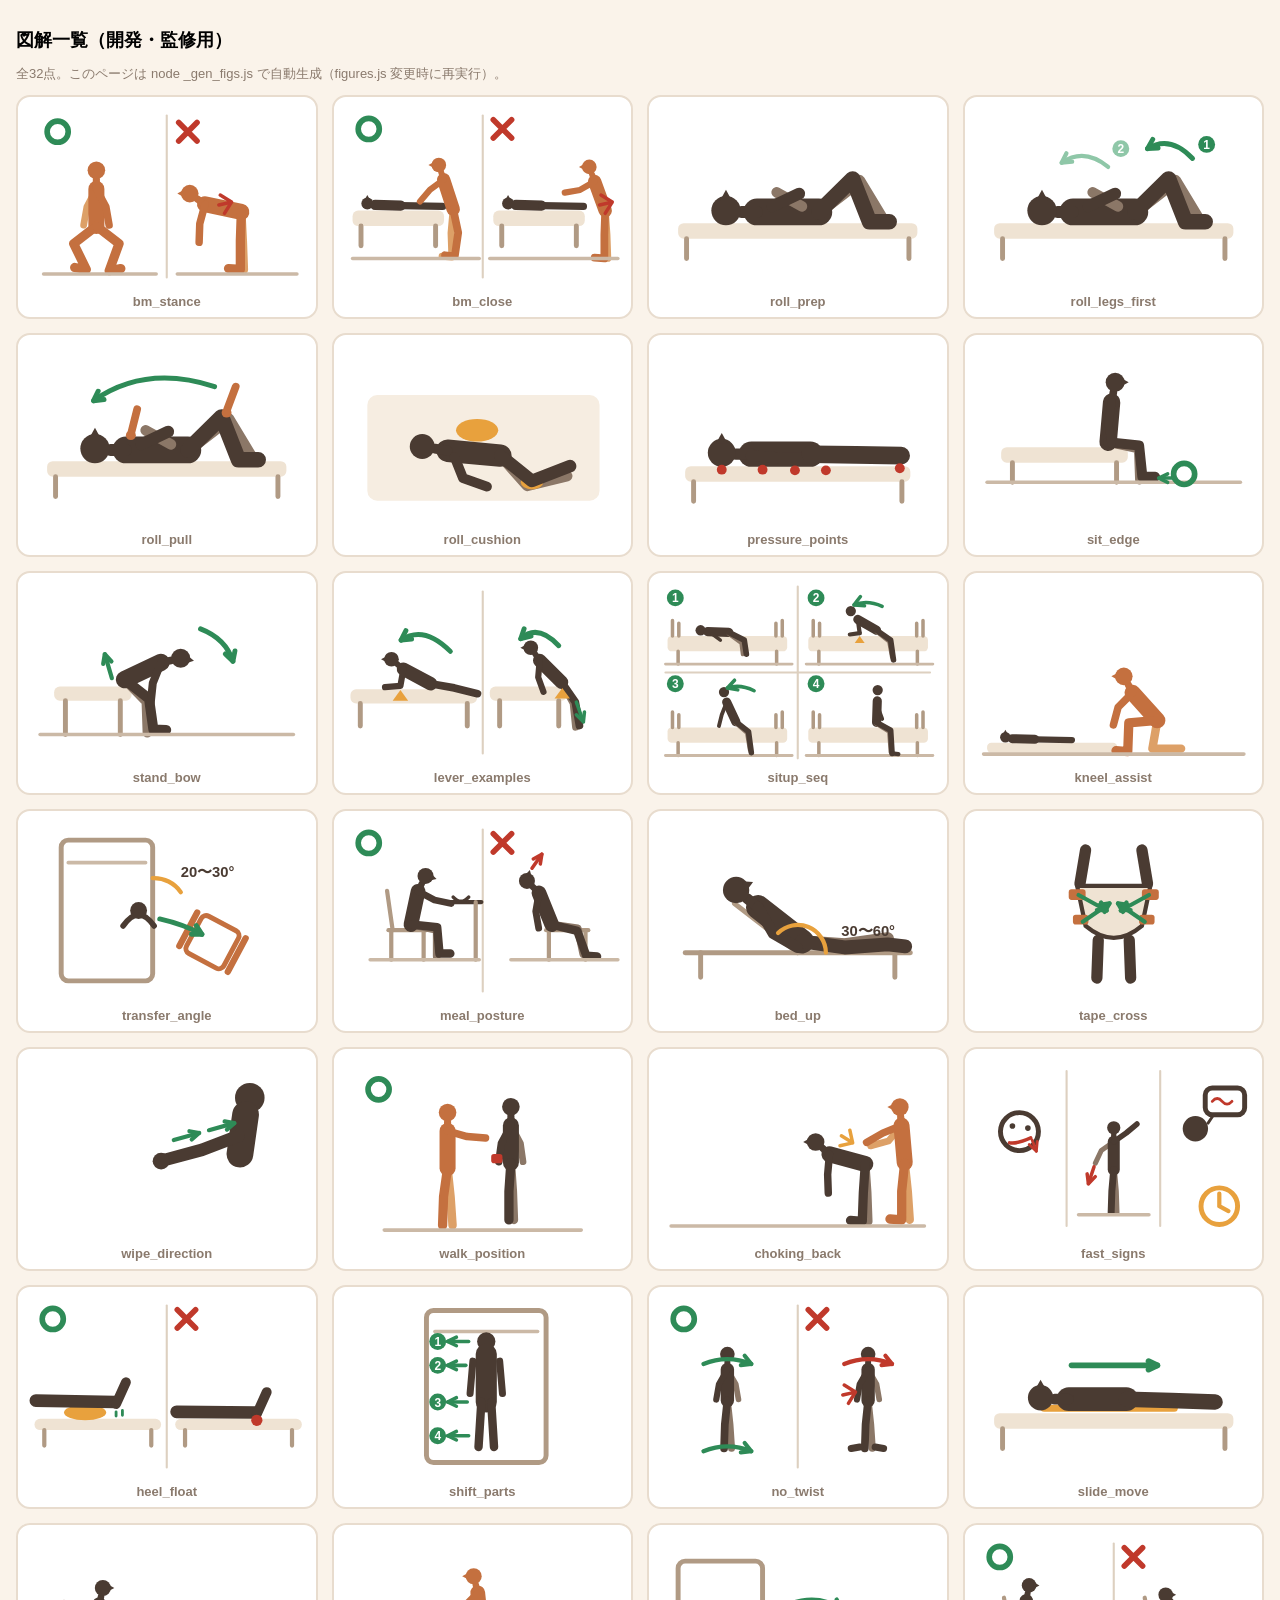
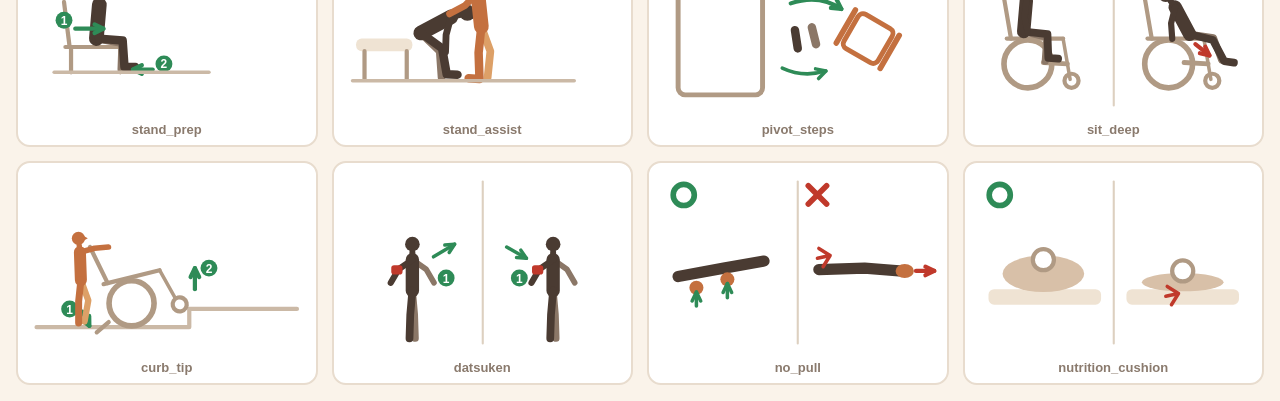
==== commit 93d7dc49: "図解に三角の鼻（顔の向き）を追加 横向き=左右/仰向け=上向き/正面=プレーン顔/後ろ向き=鼻なし で体の前後左右を明示。 person()にface:オプション＋nose()ヘルパー。SW v51。" ====
--- a/_figs.html
+++ b/_figs.html
@@ -18,35 +18,35 @@
 <h1>図解一覧（開発・監修用）</h1>
 <p class="note">全32点。このページは node _gen_figs.js で自動生成（figures.js 変更時に再実行）。</p>
 <div class="grid">
-<div class="cell"><svg viewBox="0 0 400 260" xmlns="http://www.w3.org/2000/svg" role="img" aria-hidden="true"><path d="M200,15 L200,245" fill="none" stroke="#ddd0c0" stroke-width="3" stroke-linecap="round" stroke-linejoin="round" /><circle cx="45" cy="38" r="15" fill="none" stroke="#2e8b57" stroke-width="8"/><path d="M100,119.2 L86.5,144.6 L81.9,170.6" fill="none" stroke="#dda067" stroke-width="9.6" stroke-linecap="round" stroke-linejoin="round" /><path d="M100,172 L100,119.2" fill="none" stroke="#c4703f" stroke-width="22.8" stroke-linecap="round" stroke-linejoin="round" /><path d="M100,119.2 L100,106" fill="none" stroke="#c4703f" stroke-width="10.1" stroke-linecap="round" stroke-linejoin="round" /><circle cx="100" cy="92.8" r="12.5" fill="#c4703f" stroke="none"/><path d="M100,172 L67.8,197.1 L85.7,233.8 L69.2,230.9" fill="none" stroke="#c4703f" stroke-width="13.2" stroke-linecap="round" stroke-linejoin="round" /><path d="M100,172 L132.2,197.1 L118.2,235.5 L134.7,232.5" fill="none" stroke="#c4703f" stroke-width="13.2" stroke-linecap="round" stroke-linejoin="round" /><path d="M100,119.2 L113.5,144.6 L118.1,170.6" fill="none" stroke="#c4703f" stroke-width="10.6" stroke-linecap="round" stroke-linejoin="round" /><path d="M25,240 L185,240" fill="none" stroke="#cbb9a6" stroke-width="5" stroke-linecap="round" stroke-linejoin="round" /><path d="M217,25 L243,51 M243,25 L217,51" fill="none" stroke="#c0392b" stroke-width="8" stroke-linecap="round" stroke-linejoin="round" /><path d="M306,152 L308.1,192.7 L309.6,233.5 L292.8,234.7" fill="none" stroke="#dda067" stroke-width="12" stroke-linecap="round" stroke-linejoin="round" /><path d="M306,152 L254.4,141" fill="none" stroke="#c4703f" stroke-width="22.8" stroke-linecap="round" stroke-linejoin="round" /><path d="M254.4,141 L243.5,133.5" fill="none" stroke="#c4703f" stroke-width="10.1" stroke-linecap="round" stroke-linejoin="round" /><circle cx="232.7" cy="125.9" r="12.5" fill="#c4703f" stroke="none"/><path d="M306,152 L304.6,192.8 L304.6,233.6 L287.8,232.4" fill="none" stroke="#c4703f" stroke-width="13.2" stroke-linecap="round" stroke-linejoin="round" /><path d="M254.4,141 L246.9,168.8 L246,195.2" fill="none" stroke="#c4703f" stroke-width="10.6" stroke-linecap="round" stroke-linejoin="round" /><path d="M276,128 L292,138 M274,142 L292,138 M282,154 L292,138" fill="none" stroke="#c0392b" stroke-width="5" stroke-linecap="round" stroke-linejoin="round" /><path d="M215,240 L385,240" fill="none" stroke="#cbb9a6" stroke-width="5" stroke-linecap="round" stroke-linejoin="round" /></svg><p>bm_stance</p></div>
-<div class="cell"><svg viewBox="0 0 400 260" xmlns="http://www.w3.org/2000/svg" role="img" aria-hidden="true"><path d="M200,15 L200,245" fill="none" stroke="#ddd0c0" stroke-width="3" stroke-linecap="round" stroke-linejoin="round" /><circle cx="38" cy="34" r="15" fill="none" stroke="#2e8b57" stroke-width="8"/><rect x="15" y="150" width="130" height="22" rx="8" fill="#efe3d3" stroke="none"/><path d="M27,172 L27,200 M133,172 L133,200" fill="none" stroke="#b09a84" stroke-width="7" stroke-linecap="round" stroke-linejoin="round" /><circle cx="36" cy="140" r="8.5" fill="#4a3b32" stroke="none"/><path d="M47.1,142 L83.6,143" fill="none" stroke="#4a3b32" stroke-width="14.5" stroke-linecap="round" stroke-linejoin="round" /><path d="M83.6,143 L143.1,144" fill="none" stroke="#4a3b32" stroke-width="10.2" stroke-linecap="round" stroke-linejoin="round" /><path d="M158,148 L155,181.9 L156.2,215.8 L142.3,214.9" fill="none" stroke="#dda067" stroke-width="10" stroke-linecap="round" stroke-linejoin="round" /><path d="M158,148 L144.4,106.2" fill="none" stroke="#c4703f" stroke-width="19" stroke-linecap="round" stroke-linejoin="round" /><path d="M144.4,106.2 L141,95.7" fill="none" stroke="#c4703f" stroke-width="8.4" stroke-linecap="round" stroke-linejoin="round" /><circle cx="137.6" cy="85.2" r="10.4" fill="#c4703f" stroke="none"/><path d="M158,148 L165.1,181.3 L160.3,214.9 L146.4,213.5" fill="none" stroke="#c4703f" stroke-width="11" stroke-linecap="round" stroke-linejoin="round" /><path d="M144.4,106.2 L125,120.3 L110.8,137.1" fill="none" stroke="#c4703f" stroke-width="8.8" stroke-linecap="round" stroke-linejoin="round" /><path d="M15,218 L195,218" fill="none" stroke="#cbb9a6" stroke-width="5" stroke-linecap="round" stroke-linejoin="round" /><path d="M215,21 L241,47 M241,21 L215,47" fill="none" stroke="#c0392b" stroke-width="8" stroke-linecap="round" stroke-linejoin="round" /><rect x="215" y="150" width="130" height="22" rx="8" fill="#efe3d3" stroke="none"/><path d="M227,172 L227,200 M333,172 L333,200" fill="none" stroke="#b09a84" stroke-width="7" stroke-linecap="round" stroke-linejoin="round" /><circle cx="236" cy="140" r="8.5" fill="#4a3b32" stroke="none"/><path d="M247.1,142 L283.6,143" fill="none" stroke="#4a3b32" stroke-width="14.5" stroke-linecap="round" stroke-linejoin="round" /><path d="M283.6,143 L343.1,144" fill="none" stroke="#4a3b32" stroke-width="10.2" stroke-linecap="round" stroke-linejoin="round" /><path d="M374,150 L376.4,183.9 L377.6,217.9" fill="none" stroke="#dda067" stroke-width="10" stroke-linecap="round" stroke-linejoin="round" /><path d="M374,150 L359,108.7" fill="none" stroke="#c4703f" stroke-width="19" stroke-linecap="round" stroke-linejoin="round" /><path d="M359,108.7 L355.2,98.3" fill="none" stroke="#c4703f" stroke-width="8.4" stroke-linecap="round" stroke-linejoin="round" /><circle cx="351.4" cy="88" r="10.4" fill="#c4703f" stroke="none"/><path d="M374,150 L372.8,184 L372.8,218 L358.8,217" fill="none" stroke="#c4703f" stroke-width="11" stroke-linecap="round" stroke-linejoin="round" /><path d="M359,108.7 L338.2,120.7 L316.5,124.5" fill="none" stroke="#c4703f" stroke-width="8.8" stroke-linecap="round" stroke-linejoin="round" /><path d="M368,128 L384,138 M366,142 L384,138 M374,154 L384,138" fill="none" stroke="#c0392b" stroke-width="5" stroke-linecap="round" stroke-linejoin="round" /><path d="M210,218 L392,218" fill="none" stroke="#cbb9a6" stroke-width="5" stroke-linecap="round" stroke-linejoin="round" /></svg><p>bm_close</p></div>
-<div class="cell"><svg viewBox="0 0 400 260" xmlns="http://www.w3.org/2000/svg" role="img" aria-hidden="true"><rect x="30" y="168" width="340" height="22" rx="8" fill="#efe3d3" stroke="none"/><path d="M42,190 L42,218 M358,190 L358,218" fill="none" stroke="#b09a84" stroke-width="7" stroke-linecap="round" stroke-linejoin="round" /><path d="M230,152 L287,108 L322,166" fill="none" stroke="#8b7767" stroke-width="18" stroke-linecap="round" stroke-linejoin="round" /><path d="M230,152 L142,152" fill="none" stroke="#4a3b32" stroke-width="38" stroke-linecap="round" stroke-linejoin="round" /><path d="M142,152 L120,152" fill="none" stroke="#4a3b32" stroke-width="17" stroke-linecap="round" stroke-linejoin="round" /><circle cx="98" cy="150" r="20.8" fill="#4a3b32" stroke="none"/><path d="M206,144 L170,124" fill="none" stroke="#8b7767" stroke-width="15" stroke-linecap="round" stroke-linejoin="round" /><path d="M164,144 L202,126" fill="none" stroke="#4a3b32" stroke-width="17" stroke-linecap="round" stroke-linejoin="round" /><path d="M230,152 L278,105 L302,166 L330,166" fill="none" stroke="#4a3b32" stroke-width="22" stroke-linecap="round" stroke-linejoin="round" /></svg><p>roll_prep</p></div>
-<div class="cell"><svg viewBox="0 0 400 260" xmlns="http://www.w3.org/2000/svg" role="img" aria-hidden="true"><rect x="30" y="168" width="340" height="22" rx="8" fill="#efe3d3" stroke="none"/><path d="M42,190 L42,218 M358,190 L358,218" fill="none" stroke="#b09a84" stroke-width="7" stroke-linecap="round" stroke-linejoin="round" /><path d="M230,152 L287,108 L322,166" fill="none" stroke="#8b7767" stroke-width="18" stroke-linecap="round" stroke-linejoin="round" /><path d="M230,152 L142,152" fill="none" stroke="#4a3b32" stroke-width="38" stroke-linecap="round" stroke-linejoin="round" /><path d="M142,152 L120,152" fill="none" stroke="#4a3b32" stroke-width="17" stroke-linecap="round" stroke-linejoin="round" /><circle cx="98" cy="150" r="20.8" fill="#4a3b32" stroke="none"/><path d="M206,144 L170,124" fill="none" stroke="#8b7767" stroke-width="15" stroke-linecap="round" stroke-linejoin="round" /><path d="M164,144 L202,126" fill="none" stroke="#4a3b32" stroke-width="17" stroke-linecap="round" stroke-linejoin="round" /><path d="M230,152 L278,105 L302,166 L330,166" fill="none" stroke="#4a3b32" stroke-width="22" stroke-linecap="round" stroke-linejoin="round" /><path d="M312,76 Q280,42 248,62" fill="none" stroke="#2e8b57" stroke-width="7" stroke-linecap="round" stroke-linejoin="round" /><path d="M255.4,48.9 L248,62 L263,61.1" fill="none" stroke="#2e8b57" stroke-width="7" stroke-linecap="round" stroke-linejoin="round" /><circle cx="332" cy="56" r="12" fill="#2e8b57"/><text x="332" y="62.5" fill="#fff" font-size="17" font-family="sans-serif" text-anchor="middle" font-weight="bold">1</text><path d="M192,88 Q158,60 126,82" fill="none" stroke="#8fc7a8" stroke-width="6" stroke-linecap="round" stroke-linejoin="round" /><path d="M132.8,68.6 L126,82 L140.9,80.5" fill="none" stroke="#8fc7a8" stroke-width="6" stroke-linecap="round" stroke-linejoin="round" /><circle cx="210" cy="62" r="12" fill="#8fc7a8"/><text x="210" y="68.5" fill="#fff" font-size="17" font-family="sans-serif" text-anchor="middle" font-weight="bold">2</text></svg><p>roll_legs_first</p></div>
-<div class="cell"><svg viewBox="0 0 400 260" xmlns="http://www.w3.org/2000/svg" role="img" aria-hidden="true"><rect x="30" y="168" width="340" height="22" rx="8" fill="#efe3d3" stroke="none"/><path d="M42,190 L42,218 M358,190 L358,218" fill="none" stroke="#b09a84" stroke-width="7" stroke-linecap="round" stroke-linejoin="round" /><path d="M230,152 L287,108 L322,166" fill="none" stroke="#8b7767" stroke-width="18" stroke-linecap="round" stroke-linejoin="round" /><path d="M230,152 L142,152" fill="none" stroke="#4a3b32" stroke-width="38" stroke-linecap="round" stroke-linejoin="round" /><path d="M142,152 L120,152" fill="none" stroke="#4a3b32" stroke-width="17" stroke-linecap="round" stroke-linejoin="round" /><circle cx="98" cy="150" r="20.8" fill="#4a3b32" stroke="none"/><path d="M206,144 L170,124" fill="none" stroke="#8b7767" stroke-width="15" stroke-linecap="round" stroke-linejoin="round" /><path d="M164,144 L202,126" fill="none" stroke="#4a3b32" stroke-width="17" stroke-linecap="round" stroke-linejoin="round" /><path d="M230,152 L278,105 L302,166 L330,166" fill="none" stroke="#4a3b32" stroke-width="22" stroke-linecap="round" stroke-linejoin="round" /><path d="M268,62 Q170,30 96,82" fill="none" stroke="#2e8b57" stroke-width="7" stroke-linecap="round" stroke-linejoin="round" /><path d="M102.6,68.5 L96,82 L110.9,80.3" fill="none" stroke="#2e8b57" stroke-width="7" stroke-linecap="round" stroke-linejoin="round" /><path d="M158,94 L150,126" fill="none" stroke="#c4703f" stroke-width="11" stroke-linecap="round" stroke-linejoin="round" /><circle cx="149" cy="131" r="7" fill="#c4703f"/><path d="M298,62 L286,94" fill="none" stroke="#c4703f" stroke-width="11" stroke-linecap="round" stroke-linejoin="round" /><circle cx="285" cy="99" r="7" fill="#c4703f"/></svg><p>roll_pull</p></div>
+<div class="cell"><svg viewBox="0 0 400 260" xmlns="http://www.w3.org/2000/svg" role="img" aria-hidden="true"><path d="M200,15 L200,245" fill="none" stroke="#ddd0c0" stroke-width="3" stroke-linecap="round" stroke-linejoin="round" /><circle cx="45" cy="38" r="15" fill="none" stroke="#2e8b57" stroke-width="8"/><path d="M100,119.2 L86.5,144.6 L81.9,170.6" fill="none" stroke="#dda067" stroke-width="9.6" stroke-linecap="round" stroke-linejoin="round" /><path d="M100,172 L100,119.2" fill="none" stroke="#c4703f" stroke-width="22.8" stroke-linecap="round" stroke-linejoin="round" /><path d="M100,119.2 L100,106" fill="none" stroke="#c4703f" stroke-width="10.1" stroke-linecap="round" stroke-linejoin="round" /><circle cx="100" cy="92.8" r="12.5" fill="#c4703f" stroke="none"/><path d="M100,172 L67.8,197.1 L85.7,233.8 L69.2,230.9" fill="none" stroke="#c4703f" stroke-width="13.2" stroke-linecap="round" stroke-linejoin="round" /><path d="M100,172 L132.2,197.1 L118.2,235.5 L134.7,232.5" fill="none" stroke="#c4703f" stroke-width="13.2" stroke-linecap="round" stroke-linejoin="round" /><path d="M100,119.2 L113.5,144.6 L118.1,170.6" fill="none" stroke="#c4703f" stroke-width="10.6" stroke-linecap="round" stroke-linejoin="round" /><path d="M25,240 L185,240" fill="none" stroke="#cbb9a6" stroke-width="5" stroke-linecap="round" stroke-linejoin="round" /><path d="M217,25 L243,51 M243,25 L217,51" fill="none" stroke="#c0392b" stroke-width="8" stroke-linecap="round" stroke-linejoin="round" /><path d="M306,152 L308.1,192.7 L309.6,233.5 L292.8,234.7" fill="none" stroke="#dda067" stroke-width="12" stroke-linecap="round" stroke-linejoin="round" /><path d="M306,152 L254.4,141" fill="none" stroke="#c4703f" stroke-width="22.8" stroke-linecap="round" stroke-linejoin="round" /><path d="M254.4,141 L243.5,133.5" fill="none" stroke="#c4703f" stroke-width="10.1" stroke-linecap="round" stroke-linejoin="round" /><circle cx="232.7" cy="125.9" r="12.5" fill="#c4703f" stroke="none"/><path d="M215,125.9 L224.5,120.6 L224.5,131.1 Z" fill="#c4703f" stroke="none"/><path d="M306,152 L304.6,192.8 L304.6,233.6 L287.8,232.4" fill="none" stroke="#c4703f" stroke-width="13.2" stroke-linecap="round" stroke-linejoin="round" /><path d="M254.4,141 L246.9,168.8 L246,195.2" fill="none" stroke="#c4703f" stroke-width="10.6" stroke-linecap="round" stroke-linejoin="round" /><path d="M276,128 L292,138 M274,142 L292,138 M282,154 L292,138" fill="none" stroke="#c0392b" stroke-width="5" stroke-linecap="round" stroke-linejoin="round" /><path d="M215,240 L385,240" fill="none" stroke="#cbb9a6" stroke-width="5" stroke-linecap="round" stroke-linejoin="round" /></svg><p>bm_stance</p></div>
+<div class="cell"><svg viewBox="0 0 400 260" xmlns="http://www.w3.org/2000/svg" role="img" aria-hidden="true"><path d="M200,15 L200,245" fill="none" stroke="#ddd0c0" stroke-width="3" stroke-linecap="round" stroke-linejoin="round" /><circle cx="38" cy="34" r="15" fill="none" stroke="#2e8b57" stroke-width="8"/><rect x="15" y="150" width="130" height="22" rx="8" fill="#efe3d3" stroke="none"/><path d="M27,172 L27,200 M133,172 L133,200" fill="none" stroke="#b09a84" stroke-width="7" stroke-linecap="round" stroke-linejoin="round" /><circle cx="36" cy="140" r="8.5" fill="#4a3b32" stroke="none"/><path d="M36,127.9 L39.6,134.4 L32.4,134.4 Z" fill="#4a3b32" stroke="none"/><path d="M47.1,142 L83.6,143" fill="none" stroke="#4a3b32" stroke-width="14.5" stroke-linecap="round" stroke-linejoin="round" /><path d="M83.6,143 L143.1,144" fill="none" stroke="#4a3b32" stroke-width="10.2" stroke-linecap="round" stroke-linejoin="round" /><path d="M158,148 L155,181.9 L156.2,215.8 L142.3,214.9" fill="none" stroke="#dda067" stroke-width="10" stroke-linecap="round" stroke-linejoin="round" /><path d="M158,148 L144.4,106.2" fill="none" stroke="#c4703f" stroke-width="19" stroke-linecap="round" stroke-linejoin="round" /><path d="M144.4,106.2 L141,95.7" fill="none" stroke="#c4703f" stroke-width="8.4" stroke-linecap="round" stroke-linejoin="round" /><circle cx="137.6" cy="85.2" r="10.4" fill="#c4703f" stroke="none"/><path d="M122.8,85.2 L130.7,80.9 L130.7,89.6 Z" fill="#c4703f" stroke="none"/><path d="M158,148 L165.1,181.3 L160.3,214.9 L146.4,213.5" fill="none" stroke="#c4703f" stroke-width="11" stroke-linecap="round" stroke-linejoin="round" /><path d="M144.4,106.2 L125,120.3 L110.8,137.1" fill="none" stroke="#c4703f" stroke-width="8.8" stroke-linecap="round" stroke-linejoin="round" /><path d="M15,218 L195,218" fill="none" stroke="#cbb9a6" stroke-width="5" stroke-linecap="round" stroke-linejoin="round" /><path d="M215,21 L241,47 M241,21 L215,47" fill="none" stroke="#c0392b" stroke-width="8" stroke-linecap="round" stroke-linejoin="round" /><rect x="215" y="150" width="130" height="22" rx="8" fill="#efe3d3" stroke="none"/><path d="M227,172 L227,200 M333,172 L333,200" fill="none" stroke="#b09a84" stroke-width="7" stroke-linecap="round" stroke-linejoin="round" /><circle cx="236" cy="140" r="8.5" fill="#4a3b32" stroke="none"/><path d="M236,127.9 L239.6,134.4 L232.4,134.4 Z" fill="#4a3b32" stroke="none"/><path d="M247.1,142 L283.6,143" fill="none" stroke="#4a3b32" stroke-width="14.5" stroke-linecap="round" stroke-linejoin="round" /><path d="M283.6,143 L343.1,144" fill="none" stroke="#4a3b32" stroke-width="10.2" stroke-linecap="round" stroke-linejoin="round" /><path d="M374,150 L376.4,183.9 L377.6,217.9" fill="none" stroke="#dda067" stroke-width="10" stroke-linecap="round" stroke-linejoin="round" /><path d="M374,150 L359,108.7" fill="none" stroke="#c4703f" stroke-width="19" stroke-linecap="round" stroke-linejoin="round" /><path d="M359,108.7 L355.2,98.3" fill="none" stroke="#c4703f" stroke-width="8.4" stroke-linecap="round" stroke-linejoin="round" /><circle cx="351.4" cy="88" r="10.4" fill="#c4703f" stroke="none"/><path d="M336.7,88 L344.6,83.6 L344.6,92.3 Z" fill="#c4703f" stroke="none"/><path d="M374,150 L372.8,184 L372.8,218 L358.8,217" fill="none" stroke="#c4703f" stroke-width="11" stroke-linecap="round" stroke-linejoin="round" /><path d="M359,108.7 L338.2,120.7 L316.5,124.5" fill="none" stroke="#c4703f" stroke-width="8.8" stroke-linecap="round" stroke-linejoin="round" /><path d="M368,128 L384,138 M366,142 L384,138 M374,154 L384,138" fill="none" stroke="#c0392b" stroke-width="5" stroke-linecap="round" stroke-linejoin="round" /><path d="M210,218 L392,218" fill="none" stroke="#cbb9a6" stroke-width="5" stroke-linecap="round" stroke-linejoin="round" /></svg><p>bm_close</p></div>
+<div class="cell"><svg viewBox="0 0 400 260" xmlns="http://www.w3.org/2000/svg" role="img" aria-hidden="true"><rect x="30" y="168" width="340" height="22" rx="8" fill="#efe3d3" stroke="none"/><path d="M42,190 L42,218 M358,190 L358,218" fill="none" stroke="#b09a84" stroke-width="7" stroke-linecap="round" stroke-linejoin="round" /><path d="M230,152 L287,108 L322,166" fill="none" stroke="#8b7767" stroke-width="18" stroke-linecap="round" stroke-linejoin="round" /><path d="M230,152 L142,152" fill="none" stroke="#4a3b32" stroke-width="38" stroke-linecap="round" stroke-linejoin="round" /><path d="M142,152 L120,152" fill="none" stroke="#4a3b32" stroke-width="17" stroke-linecap="round" stroke-linejoin="round" /><circle cx="98" cy="150" r="20.8" fill="#4a3b32" stroke="none"/><path d="M98,120.5 L106.7,136.3 L89.3,136.3 Z" fill="#4a3b32" stroke="none"/><path d="M206,144 L170,124" fill="none" stroke="#8b7767" stroke-width="15" stroke-linecap="round" stroke-linejoin="round" /><path d="M164,144 L202,126" fill="none" stroke="#4a3b32" stroke-width="17" stroke-linecap="round" stroke-linejoin="round" /><path d="M230,152 L278,105 L302,166 L330,166" fill="none" stroke="#4a3b32" stroke-width="22" stroke-linecap="round" stroke-linejoin="round" /></svg><p>roll_prep</p></div>
+<div class="cell"><svg viewBox="0 0 400 260" xmlns="http://www.w3.org/2000/svg" role="img" aria-hidden="true"><rect x="30" y="168" width="340" height="22" rx="8" fill="#efe3d3" stroke="none"/><path d="M42,190 L42,218 M358,190 L358,218" fill="none" stroke="#b09a84" stroke-width="7" stroke-linecap="round" stroke-linejoin="round" /><path d="M230,152 L287,108 L322,166" fill="none" stroke="#8b7767" stroke-width="18" stroke-linecap="round" stroke-linejoin="round" /><path d="M230,152 L142,152" fill="none" stroke="#4a3b32" stroke-width="38" stroke-linecap="round" stroke-linejoin="round" /><path d="M142,152 L120,152" fill="none" stroke="#4a3b32" stroke-width="17" stroke-linecap="round" stroke-linejoin="round" /><circle cx="98" cy="150" r="20.8" fill="#4a3b32" stroke="none"/><path d="M98,120.5 L106.7,136.3 L89.3,136.3 Z" fill="#4a3b32" stroke="none"/><path d="M206,144 L170,124" fill="none" stroke="#8b7767" stroke-width="15" stroke-linecap="round" stroke-linejoin="round" /><path d="M164,144 L202,126" fill="none" stroke="#4a3b32" stroke-width="17" stroke-linecap="round" stroke-linejoin="round" /><path d="M230,152 L278,105 L302,166 L330,166" fill="none" stroke="#4a3b32" stroke-width="22" stroke-linecap="round" stroke-linejoin="round" /><path d="M312,76 Q280,42 248,62" fill="none" stroke="#2e8b57" stroke-width="7" stroke-linecap="round" stroke-linejoin="round" /><path d="M255.4,48.9 L248,62 L263,61.1" fill="none" stroke="#2e8b57" stroke-width="7" stroke-linecap="round" stroke-linejoin="round" /><circle cx="332" cy="56" r="12" fill="#2e8b57"/><text x="332" y="62.5" fill="#fff" font-size="17" font-family="sans-serif" text-anchor="middle" font-weight="bold">1</text><path d="M192,88 Q158,60 126,82" fill="none" stroke="#8fc7a8" stroke-width="6" stroke-linecap="round" stroke-linejoin="round" /><path d="M132.8,68.6 L126,82 L140.9,80.5" fill="none" stroke="#8fc7a8" stroke-width="6" stroke-linecap="round" stroke-linejoin="round" /><circle cx="210" cy="62" r="12" fill="#8fc7a8"/><text x="210" y="68.5" fill="#fff" font-size="17" font-family="sans-serif" text-anchor="middle" font-weight="bold">2</text></svg><p>roll_legs_first</p></div>
+<div class="cell"><svg viewBox="0 0 400 260" xmlns="http://www.w3.org/2000/svg" role="img" aria-hidden="true"><rect x="30" y="168" width="340" height="22" rx="8" fill="#efe3d3" stroke="none"/><path d="M42,190 L42,218 M358,190 L358,218" fill="none" stroke="#b09a84" stroke-width="7" stroke-linecap="round" stroke-linejoin="round" /><path d="M230,152 L287,108 L322,166" fill="none" stroke="#8b7767" stroke-width="18" stroke-linecap="round" stroke-linejoin="round" /><path d="M230,152 L142,152" fill="none" stroke="#4a3b32" stroke-width="38" stroke-linecap="round" stroke-linejoin="round" /><path d="M142,152 L120,152" fill="none" stroke="#4a3b32" stroke-width="17" stroke-linecap="round" stroke-linejoin="round" /><circle cx="98" cy="150" r="20.8" fill="#4a3b32" stroke="none"/><path d="M98,120.5 L106.7,136.3 L89.3,136.3 Z" fill="#4a3b32" stroke="none"/><path d="M206,144 L170,124" fill="none" stroke="#8b7767" stroke-width="15" stroke-linecap="round" stroke-linejoin="round" /><path d="M164,144 L202,126" fill="none" stroke="#4a3b32" stroke-width="17" stroke-linecap="round" stroke-linejoin="round" /><path d="M230,152 L278,105 L302,166 L330,166" fill="none" stroke="#4a3b32" stroke-width="22" stroke-linecap="round" stroke-linejoin="round" /><path d="M268,62 Q170,30 96,82" fill="none" stroke="#2e8b57" stroke-width="7" stroke-linecap="round" stroke-linejoin="round" /><path d="M102.6,68.5 L96,82 L110.9,80.3" fill="none" stroke="#2e8b57" stroke-width="7" stroke-linecap="round" stroke-linejoin="round" /><path d="M158,94 L150,126" fill="none" stroke="#c4703f" stroke-width="11" stroke-linecap="round" stroke-linejoin="round" /><circle cx="149" cy="131" r="7" fill="#c4703f"/><path d="M298,62 L286,94" fill="none" stroke="#c4703f" stroke-width="11" stroke-linecap="round" stroke-linejoin="round" /><circle cx="285" cy="99" r="7" fill="#c4703f"/></svg><p>roll_pull</p></div>
 <div class="cell"><svg viewBox="0 0 400 260" xmlns="http://www.w3.org/2000/svg" role="img" aria-hidden="true"><rect x="36" y="74" width="330" height="150" rx="14" fill="#f6ede1" stroke="none"/><ellipse cx="192" cy="124" rx="30" ry="16" fill="#e8a13d" stroke="none"/><path d="M225,160 L263,203 L320,189" fill="none" stroke="#8b7767" stroke-width="15" stroke-linecap="round" stroke-linejoin="round" /><ellipse cx="270" cy="198" rx="16" ry="10" fill="#e8a13d" stroke="none"/><path d="M225,160 L150,153" fill="none" stroke="#4a3b32" stroke-width="32" stroke-linecap="round" stroke-linejoin="round" /><path d="M150,153 L132,150" fill="none" stroke="#4a3b32" stroke-width="14" stroke-linecap="round" stroke-linejoin="round" /><circle cx="114" cy="147" r="17.7" fill="#4a3b32" stroke="none"/><path d="M160,162 L172,192 L206,204" fill="none" stroke="#4a3b32" stroke-width="14" stroke-linecap="round" stroke-linejoin="round" /><path d="M225,160 L270,196 L324,175" fill="none" stroke="#4a3b32" stroke-width="18" stroke-linecap="round" stroke-linejoin="round" /></svg><p>roll_cushion</p></div>
-<div class="cell"><svg viewBox="0 0 400 260" xmlns="http://www.w3.org/2000/svg" role="img" aria-hidden="true"><rect x="40" y="175" width="320" height="22" rx="8" fill="#efe3d3" stroke="none"/><path d="M52,197 L52,225 M348,197 L348,225" fill="none" stroke="#b09a84" stroke-width="7" stroke-linecap="round" stroke-linejoin="round" /><path d="M218,158 L134,158" fill="none" stroke="#4a3b32" stroke-width="36" stroke-linecap="round" stroke-linejoin="round" /><path d="M134,158 L112,158" fill="none" stroke="#4a3b32" stroke-width="16" stroke-linecap="round" stroke-linejoin="round" /><circle cx="92" cy="156" r="19.8" fill="#4a3b32" stroke="none"/><path d="M134,160 L180,164 L222,164" fill="none" stroke="#4a3b32" stroke-width="16" stroke-linecap="round" stroke-linejoin="round" /><path d="M218,158 L283,159 L347,160" fill="none" stroke="#4a3b32" stroke-width="25" stroke-linecap="round" stroke-linejoin="round" /><circle cx="92" cy="180" r="7" fill="#c0392b"/><circle cx="150" cy="180" r="7" fill="#c0392b"/><circle cx="196" cy="181" r="7" fill="#c0392b"/><circle cx="240" cy="181" r="7" fill="#c0392b"/><circle cx="345" cy="178" r="7" fill="#c0392b"/></svg><p>pressure_points</p></div>
-<div class="cell"><svg viewBox="0 0 400 260" xmlns="http://www.w3.org/2000/svg" role="img" aria-hidden="true"><rect x="40" y="148" width="180" height="22" rx="8" fill="#efe3d3" stroke="none"/><path d="M56,170 L56,198 M204,170 L204,198" fill="none" stroke="#b09a84" stroke-width="7" stroke-linecap="round" stroke-linejoin="round" /><path d="M192,141 L235.2,150.2 L236.8,194.4" fill="none" stroke="#8b7767" stroke-width="13" stroke-linecap="round" stroke-linejoin="round" /><path d="M192,141 L197,84" fill="none" stroke="#4a3b32" stroke-width="24.7" stroke-linecap="round" stroke-linejoin="round" /><path d="M197,84 L199.5,69.9" fill="none" stroke="#4a3b32" stroke-width="10.9" stroke-linecap="round" stroke-linejoin="round" /><circle cx="202" cy="55.9" r="13.5" fill="#4a3b32" stroke="none"/><path d="M192,141 L236,145.6 L240.6,189.6 L258.8,190.2" fill="none" stroke="#4a3b32" stroke-width="14.3" stroke-linecap="round" stroke-linejoin="round" /><path d="M197,84 L192.6,114.9 L196.6,143.2" fill="none" stroke="#4a3b32" stroke-width="11.4" stroke-linecap="round" stroke-linejoin="round" /><path d="M20,198 L380,198" fill="none" stroke="#cbb9a6" stroke-width="5" stroke-linecap="round" stroke-linejoin="round" /><circle cx="300" cy="186" r="15" fill="none" stroke="#2e8b57" stroke-width="8"/><path d="M288,192 L264,192" fill="none" stroke="#2e8b57" stroke-width="5" stroke-linecap="round" stroke-linejoin="round" /><path d="M276.6,185.9 L264,192 L276.6,198.1" fill="none" stroke="#2e8b57" stroke-width="5" stroke-linecap="round" stroke-linejoin="round" /></svg><p>sit_edge</p></div>
-<div class="cell"><svg viewBox="0 0 400 260" xmlns="http://www.w3.org/2000/svg" role="img" aria-hidden="true"><rect x="40" y="150" width="110" height="20" rx="8" fill="#efe3d3" stroke="none"/><path d="M56,170 L56,218 M134,170 L134,218" fill="none" stroke="#b09a84" stroke-width="7" stroke-linecap="round" stroke-linejoin="round" /><path d="M140,140 L170.7,171.8 L172.2,216" fill="none" stroke="#8b7767" stroke-width="13" stroke-linecap="round" stroke-linejoin="round" /><path d="M140,140 L191.8,115.8" fill="none" stroke="#4a3b32" stroke-width="24.7" stroke-linecap="round" stroke-linejoin="round" /><path d="M191.8,115.8 L205.8,112.9" fill="none" stroke="#4a3b32" stroke-width="10.9" stroke-linecap="round" stroke-linejoin="round" /><circle cx="219.8" cy="109.9" r="13.5" fill="#4a3b32" stroke="none"/><path d="M140,140 L174.8,167.2 L181,211 L199.2,211.6" fill="none" stroke="#4a3b32" stroke-width="14.3" stroke-linecap="round" stroke-linejoin="round" /><path d="M191.8,115.8 L180.2,144.8 L177.2,173.2" fill="none" stroke="#4a3b32" stroke-width="11.4" stroke-linecap="round" stroke-linejoin="round" /><path d="M248,68 Q284,82 294,114" fill="none" stroke="#2e8b57" stroke-width="7" stroke-linecap="round" stroke-linejoin="round" /><path d="M283.2,103.6 L294,114 L296.9,99.3" fill="none" stroke="#2e8b57" stroke-width="7" stroke-linecap="round" stroke-linejoin="round" /><path d="M122,138 L112,104" fill="none" stroke="#2e8b57" stroke-width="6" stroke-linecap="round" stroke-linejoin="round" /><path d="M121.4,114.4 L112,104 L109.7,117.8" fill="none" stroke="#2e8b57" stroke-width="6" stroke-linecap="round" stroke-linejoin="round" /><path d="M20,218 L380,218" fill="none" stroke="#cbb9a6" stroke-width="5" stroke-linecap="round" stroke-linejoin="round" /></svg><p>stand_bow</p></div>
-<div class="cell"><svg viewBox="0 0 400 260" xmlns="http://www.w3.org/2000/svg" role="img" aria-hidden="true"><path d="M200,15 L200,245" fill="none" stroke="#ddd0c0" stroke-width="3" stroke-linecap="round" stroke-linejoin="round" /><rect x="12" y="154" width="180" height="20" rx="8" fill="#efe3d3" stroke="none"/><path d="M26,174 L26,206 M178,174 L178,206" fill="none" stroke="#b09a84" stroke-width="7" stroke-linecap="round" stroke-linejoin="round" /><path d="M126,146 L87.2,125.3" fill="none" stroke="#4a3b32" stroke-width="19" stroke-linecap="round" stroke-linejoin="round" /><path d="M87.2,125.3 L78.7,118.3" fill="none" stroke="#4a3b32" stroke-width="8.4" stroke-linecap="round" stroke-linejoin="round" /><circle cx="70.3" cy="111.2" r="10.4" fill="#4a3b32" stroke="none"/><path d="M126,146 L159.5,151.9 L192.5,160.1" fill="none" stroke="#4a3b32" stroke-width="11" stroke-linecap="round" stroke-linejoin="round" /><path d="M87.2,125.3 L83,149 L61.1,150.9" fill="none" stroke="#4a3b32" stroke-width="8.8" stroke-linecap="round" stroke-linejoin="round" /><path d="M83,155 L72,170 L94,170 Z" fill="#e8a13d"/><path d="M154,100 Q116,62 84,84" fill="none" stroke="#2e8b57" stroke-width="7" stroke-linecap="round" stroke-linejoin="round" /><path d="M90.8,70.6 L84,84 L98.9,82.5" fill="none" stroke="#2e8b57" stroke-width="7" stroke-linecap="round" stroke-linejoin="round" /><rect x="210" y="150" width="110" height="20" rx="8" fill="#efe3d3" stroke="none"/><path d="M224,170 L224,206 M308,170 L308,206" fill="none" stroke="#b09a84" stroke-width="7" stroke-linecap="round" stroke-linejoin="round" /><path d="M312,144 L328.5,173.7 L332,207.6" fill="none" stroke="#8b7767" stroke-width="10" stroke-linecap="round" stroke-linejoin="round" /><path d="M312,144 L280.9,112.9" fill="none" stroke="#4a3b32" stroke-width="19" stroke-linecap="round" stroke-linejoin="round" /><path d="M280.9,112.9 L274.6,103.9" fill="none" stroke="#4a3b32" stroke-width="8.4" stroke-linecap="round" stroke-linejoin="round" /><circle cx="268.3" cy="94.9" r="10.4" fill="#4a3b32" stroke="none"/><path d="M312,144 L331.5,171.9 L337.4,205.3" fill="none" stroke="#4a3b32" stroke-width="11" stroke-linecap="round" stroke-linejoin="round" /><path d="M280.9,112.9 L278.8,136.8 L286.3,157.5" fill="none" stroke="#4a3b32" stroke-width="8.8" stroke-linecap="round" stroke-linejoin="round" /><path d="M313,152 L302,167 L324,167 Z" fill="#e8a13d"/><path d="M333,172 L343,200" fill="none" stroke="#2e8b57" stroke-width="5" stroke-linecap="round" stroke-linejoin="round" /><path d="M333,190.2 L343,200 L344.5,186.1" fill="none" stroke="#2e8b57" stroke-width="5" stroke-linecap="round" stroke-linejoin="round" /><path d="M308,92 Q278,60 254,82" fill="none" stroke="#2e8b57" stroke-width="7" stroke-linecap="round" stroke-linejoin="round" /><path d="M258.8,67.8 L254,82 L268.6,78.4" fill="none" stroke="#2e8b57" stroke-width="7" stroke-linecap="round" stroke-linejoin="round" /></svg><p>lever_examples</p></div>
+<div class="cell"><svg viewBox="0 0 400 260" xmlns="http://www.w3.org/2000/svg" role="img" aria-hidden="true"><rect x="40" y="175" width="320" height="22" rx="8" fill="#efe3d3" stroke="none"/><path d="M52,197 L52,225 M348,197 L348,225" fill="none" stroke="#b09a84" stroke-width="7" stroke-linecap="round" stroke-linejoin="round" /><path d="M218,158 L134,158" fill="none" stroke="#4a3b32" stroke-width="36" stroke-linecap="round" stroke-linejoin="round" /><path d="M134,158 L112,158" fill="none" stroke="#4a3b32" stroke-width="16" stroke-linecap="round" stroke-linejoin="round" /><circle cx="92" cy="156" r="19.8" fill="#4a3b32" stroke="none"/><path d="M92,127.9 L100.3,142.9 L83.7,142.9 Z" fill="#4a3b32" stroke="none"/><path d="M134,160 L180,164 L222,164" fill="none" stroke="#4a3b32" stroke-width="16" stroke-linecap="round" stroke-linejoin="round" /><path d="M218,158 L283,159 L347,160" fill="none" stroke="#4a3b32" stroke-width="25" stroke-linecap="round" stroke-linejoin="round" /><circle cx="92" cy="180" r="7" fill="#c0392b"/><circle cx="150" cy="180" r="7" fill="#c0392b"/><circle cx="196" cy="181" r="7" fill="#c0392b"/><circle cx="240" cy="181" r="7" fill="#c0392b"/><circle cx="345" cy="178" r="7" fill="#c0392b"/></svg><p>pressure_points</p></div>
+<div class="cell"><svg viewBox="0 0 400 260" xmlns="http://www.w3.org/2000/svg" role="img" aria-hidden="true"><rect x="40" y="148" width="180" height="22" rx="8" fill="#efe3d3" stroke="none"/><path d="M56,170 L56,198 M204,170 L204,198" fill="none" stroke="#b09a84" stroke-width="7" stroke-linecap="round" stroke-linejoin="round" /><path d="M192,141 L235.2,150.2 L236.8,194.4" fill="none" stroke="#8b7767" stroke-width="13" stroke-linecap="round" stroke-linejoin="round" /><path d="M192,141 L197,84" fill="none" stroke="#4a3b32" stroke-width="24.7" stroke-linecap="round" stroke-linejoin="round" /><path d="M197,84 L199.5,69.9" fill="none" stroke="#4a3b32" stroke-width="10.9" stroke-linecap="round" stroke-linejoin="round" /><circle cx="202" cy="55.9" r="13.5" fill="#4a3b32" stroke="none"/><path d="M221.2,55.9 L210.9,61.5 L210.9,50.2 Z" fill="#4a3b32" stroke="none"/><path d="M192,141 L236,145.6 L240.6,189.6 L258.8,190.2" fill="none" stroke="#4a3b32" stroke-width="14.3" stroke-linecap="round" stroke-linejoin="round" /><path d="M197,84 L192.6,114.9 L196.6,143.2" fill="none" stroke="#4a3b32" stroke-width="11.4" stroke-linecap="round" stroke-linejoin="round" /><path d="M20,198 L380,198" fill="none" stroke="#cbb9a6" stroke-width="5" stroke-linecap="round" stroke-linejoin="round" /><circle cx="300" cy="186" r="15" fill="none" stroke="#2e8b57" stroke-width="8"/><path d="M288,192 L264,192" fill="none" stroke="#2e8b57" stroke-width="5" stroke-linecap="round" stroke-linejoin="round" /><path d="M276.6,185.9 L264,192 L276.6,198.1" fill="none" stroke="#2e8b57" stroke-width="5" stroke-linecap="round" stroke-linejoin="round" /></svg><p>sit_edge</p></div>
+<div class="cell"><svg viewBox="0 0 400 260" xmlns="http://www.w3.org/2000/svg" role="img" aria-hidden="true"><rect x="40" y="150" width="110" height="20" rx="8" fill="#efe3d3" stroke="none"/><path d="M56,170 L56,218 M134,170 L134,218" fill="none" stroke="#b09a84" stroke-width="7" stroke-linecap="round" stroke-linejoin="round" /><path d="M140,140 L170.7,171.8 L172.2,216" fill="none" stroke="#8b7767" stroke-width="13" stroke-linecap="round" stroke-linejoin="round" /><path d="M140,140 L191.8,115.8" fill="none" stroke="#4a3b32" stroke-width="24.7" stroke-linecap="round" stroke-linejoin="round" /><path d="M191.8,115.8 L205.8,112.9" fill="none" stroke="#4a3b32" stroke-width="10.9" stroke-linecap="round" stroke-linejoin="round" /><circle cx="219.8" cy="109.9" r="13.5" fill="#4a3b32" stroke="none"/><path d="M238.7,113.2 L227.6,117 L229.6,105.8 Z" fill="#4a3b32" stroke="none"/><path d="M140,140 L174.8,167.2 L181,211 L199.2,211.6" fill="none" stroke="#4a3b32" stroke-width="14.3" stroke-linecap="round" stroke-linejoin="round" /><path d="M191.8,115.8 L180.2,144.8 L177.2,173.2" fill="none" stroke="#4a3b32" stroke-width="11.4" stroke-linecap="round" stroke-linejoin="round" /><path d="M248,68 Q284,82 294,114" fill="none" stroke="#2e8b57" stroke-width="7" stroke-linecap="round" stroke-linejoin="round" /><path d="M283.2,103.6 L294,114 L296.9,99.3" fill="none" stroke="#2e8b57" stroke-width="7" stroke-linecap="round" stroke-linejoin="round" /><path d="M122,138 L112,104" fill="none" stroke="#2e8b57" stroke-width="6" stroke-linecap="round" stroke-linejoin="round" /><path d="M121.4,114.4 L112,104 L109.7,117.8" fill="none" stroke="#2e8b57" stroke-width="6" stroke-linecap="round" stroke-linejoin="round" /><path d="M20,218 L380,218" fill="none" stroke="#cbb9a6" stroke-width="5" stroke-linecap="round" stroke-linejoin="round" /></svg><p>stand_bow</p></div>
+<div class="cell"><svg viewBox="0 0 400 260" xmlns="http://www.w3.org/2000/svg" role="img" aria-hidden="true"><path d="M200,15 L200,245" fill="none" stroke="#ddd0c0" stroke-width="3" stroke-linecap="round" stroke-linejoin="round" /><rect x="12" y="154" width="180" height="20" rx="8" fill="#efe3d3" stroke="none"/><path d="M26,174 L26,206 M178,174 L178,206" fill="none" stroke="#b09a84" stroke-width="7" stroke-linecap="round" stroke-linejoin="round" /><path d="M126,146 L87.2,125.3" fill="none" stroke="#4a3b32" stroke-width="19" stroke-linecap="round" stroke-linejoin="round" /><path d="M87.2,125.3 L78.7,118.3" fill="none" stroke="#4a3b32" stroke-width="8.4" stroke-linecap="round" stroke-linejoin="round" /><circle cx="70.3" cy="111.2" r="10.4" fill="#4a3b32" stroke="none"/><path d="M55.5,111.2 L63.4,106.8 L63.4,115.6 Z" fill="#4a3b32" stroke="none"/><path d="M126,146 L159.5,151.9 L192.5,160.1" fill="none" stroke="#4a3b32" stroke-width="11" stroke-linecap="round" stroke-linejoin="round" /><path d="M87.2,125.3 L83,149 L61.1,150.9" fill="none" stroke="#4a3b32" stroke-width="8.8" stroke-linecap="round" stroke-linejoin="round" /><path d="M83,155 L72,170 L94,170 Z" fill="#e8a13d"/><path d="M154,100 Q116,62 84,84" fill="none" stroke="#2e8b57" stroke-width="7" stroke-linecap="round" stroke-linejoin="round" /><path d="M90.8,70.6 L84,84 L98.9,82.5" fill="none" stroke="#2e8b57" stroke-width="7" stroke-linecap="round" stroke-linejoin="round" /><rect x="210" y="150" width="110" height="20" rx="8" fill="#efe3d3" stroke="none"/><path d="M224,170 L224,206 M308,170 L308,206" fill="none" stroke="#b09a84" stroke-width="7" stroke-linecap="round" stroke-linejoin="round" /><path d="M312,144 L328.5,173.7 L332,207.6" fill="none" stroke="#8b7767" stroke-width="10" stroke-linecap="round" stroke-linejoin="round" /><path d="M312,144 L280.9,112.9" fill="none" stroke="#4a3b32" stroke-width="19" stroke-linecap="round" stroke-linejoin="round" /><path d="M280.9,112.9 L274.6,103.9" fill="none" stroke="#4a3b32" stroke-width="8.4" stroke-linecap="round" stroke-linejoin="round" /><circle cx="268.3" cy="94.9" r="10.4" fill="#4a3b32" stroke="none"/><path d="M253.5,94.9 L261.4,90.5 L261.4,99.2 Z" fill="#4a3b32" stroke="none"/><path d="M312,144 L331.5,171.9 L337.4,205.3" fill="none" stroke="#4a3b32" stroke-width="11" stroke-linecap="round" stroke-linejoin="round" /><path d="M280.9,112.9 L278.8,136.8 L286.3,157.5" fill="none" stroke="#4a3b32" stroke-width="8.8" stroke-linecap="round" stroke-linejoin="round" /><path d="M313,152 L302,167 L324,167 Z" fill="#e8a13d"/><path d="M333,172 L343,200" fill="none" stroke="#2e8b57" stroke-width="5" stroke-linecap="round" stroke-linejoin="round" /><path d="M333,190.2 L343,200 L344.5,186.1" fill="none" stroke="#2e8b57" stroke-width="5" stroke-linecap="round" stroke-linejoin="round" /><path d="M308,92 Q278,60 254,82" fill="none" stroke="#2e8b57" stroke-width="7" stroke-linecap="round" stroke-linejoin="round" /><path d="M258.8,67.8 L254,82 L268.6,78.4" fill="none" stroke="#2e8b57" stroke-width="7" stroke-linecap="round" stroke-linejoin="round" /></svg><p>lever_examples</p></div>
 <div class="cell"><svg viewBox="0 0 400 260" xmlns="http://www.w3.org/2000/svg" role="img" aria-hidden="true"><path d="M200,8 L200,252" fill="none" stroke="#ddd0c0" stroke-width="3" stroke-linecap="round" stroke-linejoin="round" /><path d="M12,130 L388,130" fill="none" stroke="#ddd0c0" stroke-width="3" stroke-linecap="round" stroke-linejoin="round" /><rect x="15" y="78" width="170" height="22" rx="6" fill="#efe3d3" stroke="none"/><path d="M30,100 L30,118 M170,100 L170,118" fill="none" stroke="#b09a84" stroke-width="5" stroke-linecap="round" stroke-linejoin="round" /><path d="M22,78 L22,56 M31,78 L31,60" fill="none" stroke="#b09a84" stroke-width="5" stroke-linecap="round" stroke-linejoin="round" /><path d="M178,78 L178,56 M169,78 L169,60" fill="none" stroke="#b09a84" stroke-width="5" stroke-linecap="round" stroke-linejoin="round" /><path d="M12,118 L192,118" fill="none" stroke="#cbb9a6" stroke-width="4" stroke-linecap="round" stroke-linejoin="round" /><circle cx="26" cy="24" r="12" fill="#2e8b57"/><text x="26" y="30.5" fill="#fff" font-size="17" font-family="sans-serif" text-anchor="middle" font-weight="bold">1</text><circle cx="62" cy="70" r="7.3" fill="#4a3b32" stroke="none"/><path d="M72,72 L102,73" fill="none" stroke="#4a3b32" stroke-width="13" stroke-linecap="round" stroke-linejoin="round" /><path d="M78,75 L90,84" fill="none" stroke="#4a3b32" stroke-width="5" stroke-linecap="round" stroke-linejoin="round" /><path d="M102,75 L120,88 L122,104" fill="none" stroke="#8b7767" stroke-width="6" stroke-linecap="round" stroke-linejoin="round" /><path d="M102,73 L124,84 L127,104" fill="none" stroke="#4a3b32" stroke-width="8" stroke-linecap="round" stroke-linejoin="round" /><rect x="215" y="78" width="170" height="22" rx="6" fill="#efe3d3" stroke="none"/><path d="M230,100 L230,118 M370,100 L370,118" fill="none" stroke="#b09a84" stroke-width="5" stroke-linecap="round" stroke-linejoin="round" /><path d="M222,78 L222,56 M231,78 L231,60" fill="none" stroke="#b09a84" stroke-width="5" stroke-linecap="round" stroke-linejoin="round" /><path d="M378,78 L378,56 M369,78 L369,60" fill="none" stroke="#b09a84" stroke-width="5" stroke-linecap="round" stroke-linejoin="round" /><path d="M212,118 L392,118" fill="none" stroke="#cbb9a6" stroke-width="4" stroke-linecap="round" stroke-linejoin="round" /><circle cx="226" cy="24" r="12" fill="#2e8b57"/><text x="226" y="30.5" fill="#fff" font-size="17" font-family="sans-serif" text-anchor="middle" font-weight="bold">2</text><path d="M288,78 L281,88 L295,88 Z" fill="#e8a13d"/><path d="M312,70 L285.3,54.6" fill="none" stroke="#4a3b32" stroke-width="13" stroke-linecap="round" stroke-linejoin="round" /><circle cx="275.4" cy="42.8" r="7.3" fill="#4a3b32" stroke="none"/><path d="M285.3,54.6 L288,74" fill="none" stroke="#4a3b32" stroke-width="6" stroke-linecap="round" stroke-linejoin="round" /><path d="M288,74 L274,76" fill="none" stroke="#4a3b32" stroke-width="6" stroke-linecap="round" stroke-linejoin="round" /><path d="M312,72 L330,86 L334,108" fill="none" stroke="#8b7767" stroke-width="6" stroke-linecap="round" stroke-linejoin="round" /><path d="M312,70 L332,84 L336,112" fill="none" stroke="#4a3b32" stroke-width="8" stroke-linecap="round" stroke-linejoin="round" /><path d="M320,36 Q298,26 280,34" fill="none" stroke="#2e8b57" stroke-width="5" stroke-linecap="round" stroke-linejoin="round" /><path d="M289.1,22.1 L280,34 L294.9,35.2" fill="none" stroke="#2e8b57" stroke-width="5" stroke-linecap="round" stroke-linejoin="round" /><rect x="15" y="208" width="170" height="22" rx="6" fill="#efe3d3" stroke="none"/><path d="M30,230 L30,248 M170,230 L170,248" fill="none" stroke="#b09a84" stroke-width="5" stroke-linecap="round" stroke-linejoin="round" /><path d="M22,208 L22,186 M31,208 L31,190" fill="none" stroke="#b09a84" stroke-width="5" stroke-linecap="round" stroke-linejoin="round" /><path d="M178,208 L178,186 M169,208 L169,190" fill="none" stroke="#b09a84" stroke-width="5" stroke-linecap="round" stroke-linejoin="round" /><path d="M12,248 L192,248" fill="none" stroke="#cbb9a6" stroke-width="4" stroke-linecap="round" stroke-linejoin="round" /><circle cx="26" cy="146" r="12" fill="#2e8b57"/><text x="26" y="152.5" fill="#fff" font-size="17" font-family="sans-serif" text-anchor="middle" font-weight="bold">3</text><path d="M112,200 L99,172.1" fill="none" stroke="#4a3b32" stroke-width="13" stroke-linecap="round" stroke-linejoin="round" /><circle cx="95.2" cy="157.9" r="7.3" fill="#4a3b32" stroke="none"/><path d="M99,172.1 L92,190 L88,206" fill="none" stroke="#4a3b32" stroke-width="5.5" stroke-linecap="round" stroke-linejoin="round" /><path d="M112,202 L128,216 L132,240" fill="none" stroke="#8b7767" stroke-width="6" stroke-linecap="round" stroke-linejoin="round" /><path d="M112,200 L130,214 L134,244" fill="none" stroke="#4a3b32" stroke-width="8" stroke-linecap="round" stroke-linejoin="round" /><path d="M138,156 Q118,146 100,152" fill="none" stroke="#2e8b57" stroke-width="5" stroke-linecap="round" stroke-linejoin="round" /><path d="M110.2,141 L100,152 L114.8,154.7" fill="none" stroke="#2e8b57" stroke-width="5" stroke-linecap="round" stroke-linejoin="round" /><rect x="215" y="208" width="170" height="22" rx="6" fill="#efe3d3" stroke="none"/><path d="M230,230 L230,248 M370,230 L370,248" fill="none" stroke="#b09a84" stroke-width="5" stroke-linecap="round" stroke-linejoin="round" /><path d="M222,208 L222,186 M231,208 L231,190" fill="none" stroke="#b09a84" stroke-width="5" stroke-linecap="round" stroke-linejoin="round" /><path d="M378,208 L378,186 M369,208 L369,190" fill="none" stroke="#b09a84" stroke-width="5" stroke-linecap="round" stroke-linejoin="round" /><path d="M212,248 L392,248" fill="none" stroke="#cbb9a6" stroke-width="4" stroke-linecap="round" stroke-linejoin="round" /><circle cx="226" cy="146" r="12" fill="#2e8b57"/><text x="226" y="152.5" fill="#fff" font-size="17" font-family="sans-serif" text-anchor="middle" font-weight="bold">4</text><path d="M312,201 L313,170.4" fill="none" stroke="#4a3b32" stroke-width="13" stroke-linecap="round" stroke-linejoin="round" /><circle cx="313.6" cy="155" r="7.3" fill="#4a3b32" stroke="none"/><path d="M313,177 L320,196" fill="none" stroke="#4a3b32" stroke-width="5.5" stroke-linecap="round" stroke-linejoin="round" /><path d="M312,203 L330,214 L332,243" fill="none" stroke="#8b7767" stroke-width="6" stroke-linecap="round" stroke-linejoin="round" /><path d="M312,201 L332,212 L334,245" fill="none" stroke="#4a3b32" stroke-width="8" stroke-linecap="round" stroke-linejoin="round" /><path d="M334,245 L343,246" fill="none" stroke="#4a3b32" stroke-width="6" stroke-linecap="round" stroke-linejoin="round" /></svg><p>situp_seq</p></div>
-<div class="cell"><svg viewBox="0 0 400 260" xmlns="http://www.w3.org/2000/svg" role="img" aria-hidden="true"><rect x="20" y="230" width="185" height="14" rx="6" fill="#efe3d3" stroke="none"/><circle cx="46" cy="222" r="7.5" fill="#4a3b32" stroke="none"/><path d="M55.8,224 L88,225" fill="none" stroke="#4a3b32" stroke-width="12.8" stroke-linecap="round" stroke-linejoin="round" /><path d="M88,225 L140.5,226" fill="none" stroke="#4a3b32" stroke-width="9" stroke-linecap="round" stroke-linejoin="round" /><path d="M262,198 L254.9,238.2 L295.7,238.2" fill="none" stroke="#dda067" stroke-width="12" stroke-linecap="round" stroke-linejoin="round" /><path d="M262,198 L226.7,158.8" fill="none" stroke="#c4703f" stroke-width="22.8" stroke-linecap="round" stroke-linejoin="round" /><path d="M226.7,158.8 L220.5,147.1" fill="none" stroke="#c4703f" stroke-width="10.1" stroke-linecap="round" stroke-linejoin="round" /><circle cx="214.3" cy="135.5" r="12.5" fill="#c4703f" stroke="none"/><path d="M262,198 L221.4,201.6 L219.9,242.3 L203.2,241.2" fill="none" stroke="#c4703f" stroke-width="13.2" stroke-linecap="round" stroke-linejoin="round" /><path d="M226.7,158.8 L206.3,179.1 L199.5,204.6" fill="none" stroke="#c4703f" stroke-width="10.6" stroke-linecap="round" stroke-linejoin="round" /><path d="M15,246 L385,246" fill="none" stroke="#cbb9a6" stroke-width="5" stroke-linecap="round" stroke-linejoin="round" /></svg><p>kneel_assist</p></div>
+<div class="cell"><svg viewBox="0 0 400 260" xmlns="http://www.w3.org/2000/svg" role="img" aria-hidden="true"><rect x="20" y="230" width="185" height="14" rx="6" fill="#efe3d3" stroke="none"/><circle cx="46" cy="222" r="7.5" fill="#4a3b32" stroke="none"/><path d="M46,211.4 L49.2,217.1 L42.9,217.1 Z" fill="#4a3b32" stroke="none"/><path d="M55.8,224 L88,225" fill="none" stroke="#4a3b32" stroke-width="12.8" stroke-linecap="round" stroke-linejoin="round" /><path d="M88,225 L140.5,226" fill="none" stroke="#4a3b32" stroke-width="9" stroke-linecap="round" stroke-linejoin="round" /><path d="M262,198 L254.9,238.2 L295.7,238.2" fill="none" stroke="#dda067" stroke-width="12" stroke-linecap="round" stroke-linejoin="round" /><path d="M262,198 L226.7,158.8" fill="none" stroke="#c4703f" stroke-width="22.8" stroke-linecap="round" stroke-linejoin="round" /><path d="M226.7,158.8 L220.5,147.1" fill="none" stroke="#c4703f" stroke-width="10.1" stroke-linecap="round" stroke-linejoin="round" /><circle cx="214.3" cy="135.5" r="12.5" fill="#c4703f" stroke="none"/><path d="M196.6,135.5 L206,130.2 L206,140.7 Z" fill="#c4703f" stroke="none"/><path d="M262,198 L221.4,201.6 L219.9,242.3 L203.2,241.2" fill="none" stroke="#c4703f" stroke-width="13.2" stroke-linecap="round" stroke-linejoin="round" /><path d="M226.7,158.8 L206.3,179.1 L199.5,204.6" fill="none" stroke="#c4703f" stroke-width="10.6" stroke-linecap="round" stroke-linejoin="round" /><path d="M15,246 L385,246" fill="none" stroke="#cbb9a6" stroke-width="5" stroke-linecap="round" stroke-linejoin="round" /></svg><p>kneel_assist</p></div>
 <div class="cell"><svg viewBox="0 0 400 260" xmlns="http://www.w3.org/2000/svg" role="img" aria-hidden="true"><rect x="50" y="30" width="130" height="200" rx="10" fill="none" stroke="#b09a84" stroke-width="7"/><path d="M60,62 L170,62" fill="none" stroke="#cbb9a6" stroke-width="5" stroke-linecap="round" stroke-linejoin="round" /><circle cx="160" cy="130" r="12" fill="#4a3b32" stroke="none"/><path d="M138,152 Q160,120 182,152" fill="none" stroke="#4a3b32" stroke-width="8" stroke-linecap="round" stroke-linejoin="round" /><g transform="rotate(28 265 175)"><rect x="235" y="145" width="60" height="60" rx="8" fill="none" stroke="#c4703f" stroke-width="7"/><path d="M226,148 L226,202" fill="none" stroke="#c4703f" stroke-width="9" stroke-linecap="round" stroke-linejoin="round" /><path d="M304,148 L304,202" fill="none" stroke="#c4703f" stroke-width="9" stroke-linecap="round" stroke-linejoin="round" /></g><path d="M180,84 A46,46 0 0 1 220,104" fill="none" stroke="#e8a13d" stroke-width="6" stroke-linecap="round" stroke-linejoin="round" /><text x="258" y="82" fill="#4a3b32" font-size="21" font-family="sans-serif" text-anchor="middle" font-weight="bold">20〜30°</text><path d="M190,142 Q225,150 250,164" fill="none" stroke="#2e8b57" stroke-width="7" stroke-linecap="round" stroke-linejoin="round" /><path d="M235,163.8 L250,164 L242,151.3" fill="none" stroke="#2e8b57" stroke-width="7" stroke-linecap="round" stroke-linejoin="round" /></svg><p>transfer_angle</p></div>
-<div class="cell"><svg viewBox="0 0 400 260" xmlns="http://www.w3.org/2000/svg" role="img" aria-hidden="true"><path d="M200,15 L200,245" fill="none" stroke="#ddd0c0" stroke-width="3" stroke-linecap="round" stroke-linejoin="round" /><circle cx="38" cy="34" r="15" fill="none" stroke="#2e8b57" stroke-width="8"/><path d="M66,158 L120,158" fill="none" stroke="#b09a84" stroke-width="6" stroke-linecap="round" stroke-linejoin="round" /><path d="M72,158 L64,102" fill="none" stroke="#b09a84" stroke-width="6" stroke-linecap="round" stroke-linejoin="round" /><path d="M70,158 L70,200 M116,158 L116,200" fill="none" stroke="#b09a84" stroke-width="6" stroke-linecap="round" stroke-linejoin="round" /><path d="M98,150 L134.6,157.8 L134.6,195.2" fill="none" stroke="#8b7767" stroke-width="11" stroke-linecap="round" stroke-linejoin="round" /><path d="M98,150 L108.1,102.7" fill="none" stroke="#4a3b32" stroke-width="20.9" stroke-linecap="round" stroke-linejoin="round" /><path d="M108.1,102.7 L113.4,91.8" fill="none" stroke="#4a3b32" stroke-width="9.2" stroke-linecap="round" stroke-linejoin="round" /><circle cx="118.7" cy="80.9" r="11.4" fill="#4a3b32" stroke="none"/><path d="M98,150 L135.2,153.9 L138.5,191.2 L153.9,191.2" fill="none" stroke="#4a3b32" stroke-width="12.1" stroke-linecap="round" stroke-linejoin="round" /><path d="M108.1,102.7 L131.4,115.1 L155,120.1" fill="none" stroke="#4a3b32" stroke-width="9.7" stroke-linecap="round" stroke-linejoin="round" /><path d="M152,118 L198,118" fill="none" stroke="#4a3b32" stroke-width="6" stroke-linecap="round" stroke-linejoin="round" /><path d="M190,118 L190,200" fill="none" stroke="#b09a84" stroke-width="6" stroke-linecap="round" stroke-linejoin="round" /><path d="M158,111 Q169,123 180,111" fill="none" stroke="#4a3b32" stroke-width="5" stroke-linecap="round" stroke-linejoin="round" /><path d="M40,200 L195,200" fill="none" stroke="#cbb9a6" stroke-width="5" stroke-linecap="round" stroke-linejoin="round" /><path d="M215,21 L241,47 M241,21 L215,47" fill="none" stroke="#c0392b" stroke-width="8" stroke-linecap="round" stroke-linejoin="round" /><path d="M290,158 L350,158" fill="none" stroke="#b09a84" stroke-width="6" stroke-linecap="round" stroke-linejoin="round" /><path d="M296,158 L276,98" fill="none" stroke="#b09a84" stroke-width="6" stroke-linecap="round" stroke-linejoin="round" /><path d="M294,158 L294,200 M346,158 L346,200" fill="none" stroke="#b09a84" stroke-width="6" stroke-linecap="round" stroke-linejoin="round" /><path d="M298,150 L335,155.2 L342.8,191.8" fill="none" stroke="#8b7767" stroke-width="11" stroke-linecap="round" stroke-linejoin="round" /><path d="M298,150 L279.9,105.1" fill="none" stroke="#4a3b32" stroke-width="20.9" stroke-linecap="round" stroke-linejoin="round" /><path d="M279.9,105.1 L271.3,96.6" fill="none" stroke="#4a3b32" stroke-width="9.2" stroke-linecap="round" stroke-linejoin="round" /><circle cx="262.8" cy="88" r="11.4" fill="#4a3b32" stroke="none"/><path d="M298,150 L334.3,159 L347.1,194.2 L362.4,195.5" fill="none" stroke="#4a3b32" stroke-width="12.1" stroke-linecap="round" stroke-linejoin="round" /><path d="M279.9,105.1 L275.3,131.1 L279.5,155" fill="none" stroke="#4a3b32" stroke-width="9.7" stroke-linecap="round" stroke-linejoin="round" /><path d="M270,70 L284,50" fill="none" stroke="#c0392b" stroke-width="5" stroke-linecap="round" stroke-linejoin="round" /><path d="M281.8,63.8 L284,50 L271.8,56.8" fill="none" stroke="#c0392b" stroke-width="5" stroke-linecap="round" stroke-linejoin="round" /><path d="M240,200 L392,200" fill="none" stroke="#cbb9a6" stroke-width="5" stroke-linecap="round" stroke-linejoin="round" /></svg><p>meal_posture</p></div>
-<div class="cell"><svg viewBox="0 0 400 260" xmlns="http://www.w3.org/2000/svg" role="img" aria-hidden="true"><path d="M40,190 L360,190" fill="none" stroke="#b09a84" stroke-width="7" stroke-linecap="round" stroke-linejoin="round" /><path d="M62,190 L62,225 M338,190 L338,225" fill="none" stroke="#b09a84" stroke-width="7" stroke-linecap="round" stroke-linejoin="round" /><path d="M200,190 L110,120" fill="none" stroke="#b09a84" stroke-width="7" stroke-linecap="round" stroke-linejoin="round" /><path d="M206,174 L267.1,178.3 L327.7,169.8" fill="none" stroke="#8b7767" stroke-width="18" stroke-linecap="round" stroke-linejoin="round" /><path d="M206,174 L143.6,125.2" fill="none" stroke="#4a3b32" stroke-width="34.2" stroke-linecap="round" stroke-linejoin="round" /><path d="M143.6,125.2 L128,113" fill="none" stroke="#4a3b32" stroke-width="15.1" stroke-linecap="round" stroke-linejoin="round" /><circle cx="112.4" cy="100.9" r="18.7" fill="#4a3b32" stroke="none"/><path d="M206,174 L266.6,182.5 L327.7,178.2 L352.7,180.9" fill="none" stroke="#4a3b32" stroke-width="19.8" stroke-linecap="round" stroke-linejoin="round" /><path d="M143.6,125.2 L165.2,162.7 L199.5,182.5" fill="none" stroke="#4a3b32" stroke-width="15.8" stroke-linecap="round" stroke-linejoin="round" /><path d="M240,190 A40,40 0 0 0 172,162" fill="none" stroke="#e8a13d" stroke-width="6" stroke-linecap="round" stroke-linejoin="round" /><text x="300" y="166" fill="#4a3b32" font-size="21" font-family="sans-serif" text-anchor="middle" font-weight="bold">30〜60°</text></svg><p>bed_up</p></div>
+<div class="cell"><svg viewBox="0 0 400 260" xmlns="http://www.w3.org/2000/svg" role="img" aria-hidden="true"><path d="M200,15 L200,245" fill="none" stroke="#ddd0c0" stroke-width="3" stroke-linecap="round" stroke-linejoin="round" /><circle cx="38" cy="34" r="15" fill="none" stroke="#2e8b57" stroke-width="8"/><path d="M66,158 L120,158" fill="none" stroke="#b09a84" stroke-width="6" stroke-linecap="round" stroke-linejoin="round" /><path d="M72,158 L64,102" fill="none" stroke="#b09a84" stroke-width="6" stroke-linecap="round" stroke-linejoin="round" /><path d="M70,158 L70,200 M116,158 L116,200" fill="none" stroke="#b09a84" stroke-width="6" stroke-linecap="round" stroke-linejoin="round" /><path d="M98,150 L134.6,157.8 L134.6,195.2" fill="none" stroke="#8b7767" stroke-width="11" stroke-linecap="round" stroke-linejoin="round" /><path d="M98,150 L108.1,102.7" fill="none" stroke="#4a3b32" stroke-width="20.9" stroke-linecap="round" stroke-linejoin="round" /><path d="M108.1,102.7 L113.4,91.8" fill="none" stroke="#4a3b32" stroke-width="9.2" stroke-linecap="round" stroke-linejoin="round" /><circle cx="118.7" cy="80.9" r="11.4" fill="#4a3b32" stroke="none"/><path d="M134.4,85.1 L124.7,87.5 L127.2,78.2 Z" fill="#4a3b32" stroke="none"/><path d="M98,150 L135.2,153.9 L138.5,191.2 L153.9,191.2" fill="none" stroke="#4a3b32" stroke-width="12.1" stroke-linecap="round" stroke-linejoin="round" /><path d="M108.1,102.7 L131.4,115.1 L155,120.1" fill="none" stroke="#4a3b32" stroke-width="9.7" stroke-linecap="round" stroke-linejoin="round" /><path d="M152,118 L198,118" fill="none" stroke="#4a3b32" stroke-width="6" stroke-linecap="round" stroke-linejoin="round" /><path d="M190,118 L190,200" fill="none" stroke="#b09a84" stroke-width="6" stroke-linecap="round" stroke-linejoin="round" /><path d="M158,111 Q169,123 180,111" fill="none" stroke="#4a3b32" stroke-width="5" stroke-linecap="round" stroke-linejoin="round" /><path d="M40,200 L195,200" fill="none" stroke="#cbb9a6" stroke-width="5" stroke-linecap="round" stroke-linejoin="round" /><path d="M215,21 L241,47 M241,21 L215,47" fill="none" stroke="#c0392b" stroke-width="8" stroke-linecap="round" stroke-linejoin="round" /><path d="M290,158 L350,158" fill="none" stroke="#b09a84" stroke-width="6" stroke-linecap="round" stroke-linejoin="round" /><path d="M296,158 L276,98" fill="none" stroke="#b09a84" stroke-width="6" stroke-linecap="round" stroke-linejoin="round" /><path d="M294,158 L294,200 M346,158 L346,200" fill="none" stroke="#b09a84" stroke-width="6" stroke-linecap="round" stroke-linejoin="round" /><path d="M298,150 L335,155.2 L342.8,191.8" fill="none" stroke="#8b7767" stroke-width="11" stroke-linecap="round" stroke-linejoin="round" /><path d="M298,150 L279.9,105.1" fill="none" stroke="#4a3b32" stroke-width="20.9" stroke-linecap="round" stroke-linejoin="round" /><path d="M279.9,105.1 L271.3,96.6" fill="none" stroke="#4a3b32" stroke-width="9.2" stroke-linecap="round" stroke-linejoin="round" /><circle cx="262.8" cy="88" r="11.4" fill="#4a3b32" stroke="none"/><path d="M267,72.3 L269.4,82 L260.1,79.5 Z" fill="#4a3b32" stroke="none"/><path d="M298,150 L334.3,159 L347.1,194.2 L362.4,195.5" fill="none" stroke="#4a3b32" stroke-width="12.1" stroke-linecap="round" stroke-linejoin="round" /><path d="M279.9,105.1 L275.3,131.1 L279.5,155" fill="none" stroke="#4a3b32" stroke-width="9.7" stroke-linecap="round" stroke-linejoin="round" /><path d="M270,70 L284,50" fill="none" stroke="#c0392b" stroke-width="5" stroke-linecap="round" stroke-linejoin="round" /><path d="M281.8,63.8 L284,50 L271.8,56.8" fill="none" stroke="#c0392b" stroke-width="5" stroke-linecap="round" stroke-linejoin="round" /><path d="M240,200 L392,200" fill="none" stroke="#cbb9a6" stroke-width="5" stroke-linecap="round" stroke-linejoin="round" /></svg><p>meal_posture</p></div>
+<div class="cell"><svg viewBox="0 0 400 260" xmlns="http://www.w3.org/2000/svg" role="img" aria-hidden="true"><path d="M40,190 L360,190" fill="none" stroke="#b09a84" stroke-width="7" stroke-linecap="round" stroke-linejoin="round" /><path d="M62,190 L62,225 M338,190 L338,225" fill="none" stroke="#b09a84" stroke-width="7" stroke-linecap="round" stroke-linejoin="round" /><path d="M200,190 L110,120" fill="none" stroke="#b09a84" stroke-width="7" stroke-linecap="round" stroke-linejoin="round" /><path d="M206,174 L267.1,178.3 L327.7,169.8" fill="none" stroke="#8b7767" stroke-width="18" stroke-linecap="round" stroke-linejoin="round" /><path d="M206,174 L143.6,125.2" fill="none" stroke="#4a3b32" stroke-width="34.2" stroke-linecap="round" stroke-linejoin="round" /><path d="M143.6,125.2 L128,113" fill="none" stroke="#4a3b32" stroke-width="15.1" stroke-linecap="round" stroke-linejoin="round" /><circle cx="112.4" cy="100.9" r="18.7" fill="#4a3b32" stroke="none"/><path d="M136.5,89.6 L126.9,102.8 L120.3,88.5 Z" fill="#4a3b32" stroke="none"/><path d="M206,174 L266.6,182.5 L327.7,178.2 L352.7,180.9" fill="none" stroke="#4a3b32" stroke-width="19.8" stroke-linecap="round" stroke-linejoin="round" /><path d="M143.6,125.2 L165.2,162.7 L199.5,182.5" fill="none" stroke="#4a3b32" stroke-width="15.8" stroke-linecap="round" stroke-linejoin="round" /><path d="M240,190 A40,40 0 0 0 172,162" fill="none" stroke="#e8a13d" stroke-width="6" stroke-linecap="round" stroke-linejoin="round" /><text x="300" y="166" fill="#4a3b32" font-size="21" font-family="sans-serif" text-anchor="middle" font-weight="bold">30〜60°</text></svg><p>bed_up</p></div>
 <div class="cell"><svg viewBox="0 0 400 260" xmlns="http://www.w3.org/2000/svg" role="img" aria-hidden="true"><path d="M160,44 L152,92" fill="none" stroke="#4a3b32" stroke-width="16" stroke-linecap="round" stroke-linejoin="round" /><path d="M240,44 L248,92" fill="none" stroke="#4a3b32" stroke-width="16" stroke-linecap="round" stroke-linejoin="round" /><path d="M148,95 L252,95 L240,152 Q200,186 160,152 Z" fill="#efe3d3" stroke="#4a3b32" stroke-width="6" stroke-linejoin="round"/><path d="M178,172 L176,226" fill="none" stroke="#4a3b32" stroke-width="16" stroke-linecap="round" stroke-linejoin="round" /><path d="M222,172 L224,226" fill="none" stroke="#4a3b32" stroke-width="16" stroke-linecap="round" stroke-linejoin="round" /><rect x="136" y="100" width="24" height="15" rx="4" fill="#c4703f" stroke="none"/><rect x="240" y="100" width="24" height="15" rx="4" fill="#c4703f" stroke="none"/><rect x="142" y="136" width="22" height="14" rx="4" fill="#c4703f" stroke="none"/><rect x="236" y="136" width="22" height="14" rx="4" fill="#c4703f" stroke="none"/><path d="M156,146 L194,120" fill="none" stroke="#2e8b57" stroke-width="6" stroke-linecap="round" stroke-linejoin="round" /><path d="M187,132.1 L194,120 L180.2,122.1" fill="none" stroke="#2e8b57" stroke-width="6" stroke-linecap="round" stroke-linejoin="round" /><path d="M150,108 L190,130" fill="none" stroke="#2e8b57" stroke-width="6" stroke-linecap="round" stroke-linejoin="round" /><path d="M176,129.3 L190,130 L181.9,118.6" fill="none" stroke="#2e8b57" stroke-width="6" stroke-linecap="round" stroke-linejoin="round" /><path d="M244,146 L206,120" fill="none" stroke="#2e8b57" stroke-width="6" stroke-linecap="round" stroke-linejoin="round" /><path d="M219.8,122.1 L206,120 L213,132.1" fill="none" stroke="#2e8b57" stroke-width="6" stroke-linecap="round" stroke-linejoin="round" /><path d="M250,108 L210,130" fill="none" stroke="#2e8b57" stroke-width="6" stroke-linecap="round" stroke-linejoin="round" /><path d="M218.1,118.6 L210,130 L224,129.3" fill="none" stroke="#2e8b57" stroke-width="6" stroke-linecap="round" stroke-linejoin="round" /></svg><p>tape_cross</p></div>
 <div class="cell"><svg viewBox="0 0 400 260" xmlns="http://www.w3.org/2000/svg" role="img" aria-hidden="true"><circle cx="318" cy="58" r="21" fill="#4a3b32" stroke="none"/><path d="M312,82 L304,138" fill="none" stroke="#4a3b32" stroke-width="38" stroke-linecap="round" stroke-linejoin="round" /><path d="M302,112 L250,132 L198,146" fill="none" stroke="#4a3b32" stroke-width="18" stroke-linecap="round" stroke-linejoin="round" /><circle cx="192" cy="148" r="12" fill="#4a3b32"/><path d="M210,118 L246,108" fill="none" stroke="#2e8b57" stroke-width="6" stroke-linecap="round" stroke-linejoin="round" /><path d="M235.5,117.2 L246,108 L232.2,105.5" fill="none" stroke="#2e8b57" stroke-width="6" stroke-linecap="round" stroke-linejoin="round" /><path d="M260,104 L296,94" fill="none" stroke="#2e8b57" stroke-width="6" stroke-linecap="round" stroke-linejoin="round" /><path d="M285.5,103.2 L296,94 L282.2,91.5" fill="none" stroke="#2e8b57" stroke-width="6" stroke-linecap="round" stroke-linejoin="round" /></svg><p>wipe_direction</p></div>
 <div class="cell"><svg viewBox="0 0 400 260" xmlns="http://www.w3.org/2000/svg" role="img" aria-hidden="true"><circle cx="52" cy="46" r="15" fill="none" stroke="#2e8b57" stroke-width="8"/><path d="M240,150 L242.8,190.7 L244.3,231.5" fill="none" stroke="#8b7767" stroke-width="12" stroke-linecap="round" stroke-linejoin="round" /><path d="M240,97.2 L253.5,122.6 L257.2,148.8" fill="none" stroke="#8b7767" stroke-width="9.6" stroke-linecap="round" stroke-linejoin="round" /><path d="M240,150 L240,97.2" fill="none" stroke="#4a3b32" stroke-width="22.8" stroke-linecap="round" stroke-linejoin="round" /><path d="M240,97.2 L240,84" fill="none" stroke="#4a3b32" stroke-width="10.1" stroke-linecap="round" stroke-linejoin="round" /><circle cx="240" cy="70.8" r="12.5" fill="#4a3b32" stroke="none"/><path d="M240,150 L237.2,190.7 L237.2,231.5" fill="none" stroke="#4a3b32" stroke-width="13.2" stroke-linecap="round" stroke-linejoin="round" /><path d="M240,97.2 L226.5,122.6 L222.8,148.8" fill="none" stroke="#4a3b32" stroke-width="10.6" stroke-linecap="round" stroke-linejoin="round" /><rect x="212" y="138" width="16" height="13" rx="4" fill="#c0392b" stroke="none"/><path d="M150,158 L154.3,198.6 L157.1,239.3" fill="none" stroke="#dda067" stroke-width="12" stroke-linecap="round" stroke-linejoin="round" /><path d="M150,158 L150,105.2" fill="none" stroke="#c4703f" stroke-width="22.8" stroke-linecap="round" stroke-linejoin="round" /><path d="M150,105.2 L150,92" fill="none" stroke="#c4703f" stroke-width="10.1" stroke-linecap="round" stroke-linejoin="round" /><circle cx="150" cy="78.8" r="12.5" fill="#c4703f" stroke="none"/><path d="M150,158 L144.3,198.4 L142.9,239.2" fill="none" stroke="#c4703f" stroke-width="13.2" stroke-linecap="round" stroke-linejoin="round" /><path d="M150,105.2 L177.7,113.1 L204,115" fill="none" stroke="#c4703f" stroke-width="10.6" stroke-linecap="round" stroke-linejoin="round" /><path d="M60,246 L340,246" fill="none" stroke="#cbb9a6" stroke-width="5" stroke-linecap="round" stroke-linejoin="round" /></svg><p>walk_position</p></div>
-<div class="cell"><svg viewBox="0 0 400 260" xmlns="http://www.w3.org/2000/svg" role="img" aria-hidden="true"><path d="M296,152 L298.8,192.7 L300.3,233.5" fill="none" stroke="#8b7767" stroke-width="12" stroke-linecap="round" stroke-linejoin="round" /><path d="M296,152 L245,138.3" fill="none" stroke="#4a3b32" stroke-width="22.8" stroke-linecap="round" stroke-linejoin="round" /><path d="M245,138.3 L235.2,129.5" fill="none" stroke="#4a3b32" stroke-width="10.1" stroke-linecap="round" stroke-linejoin="round" /><circle cx="225.4" cy="120.7" r="12.5" fill="#4a3b32" stroke="none"/><path d="M296,152 L293.2,192.7 L291.7,233.5 L275,232.3" fill="none" stroke="#4a3b32" stroke-width="13.2" stroke-linecap="round" stroke-linejoin="round" /><path d="M245,138.3 L242.5,167 L243.4,193.4" fill="none" stroke="#4a3b32" stroke-width="10.6" stroke-linecap="round" stroke-linejoin="round" /><path d="M352,150 L356.3,190.6 L359.1,231.3" fill="none" stroke="#dda067" stroke-width="12" stroke-linecap="round" stroke-linejoin="round" /><path d="M347.4,97.4 L328.9,119.5 L303.4,126.3" fill="none" stroke="#dda067" stroke-width="9.6" stroke-linecap="round" stroke-linejoin="round" /><path d="M352,150 L347.4,97.4" fill="none" stroke="#c4703f" stroke-width="22.8" stroke-linecap="round" stroke-linejoin="round" /><path d="M347.4,97.4 L346.2,84.3" fill="none" stroke="#c4703f" stroke-width="10.1" stroke-linecap="round" stroke-linejoin="round" /><circle cx="345.1" cy="71.1" r="12.5" fill="#c4703f" stroke="none"/><path d="M352,150 L347.7,190.6 L347.7,231.4 L331,230.2" fill="none" stroke="#c4703f" stroke-width="13.2" stroke-linecap="round" stroke-linejoin="round" /><path d="M347.4,97.4 L320.7,108.2 L297.8,121.4" fill="none" stroke="#c4703f" stroke-width="10.6" stroke-linecap="round" stroke-linejoin="round" /><path d="M262,112 L278,122 M274,104 L278,122 M260,126 L278,122" fill="none" stroke="#e8a13d" stroke-width="5" stroke-linecap="round" stroke-linejoin="round" /><path d="M20,240 L380,240" fill="none" stroke="#cbb9a6" stroke-width="5" stroke-linecap="round" stroke-linejoin="round" /></svg><p>choking_back</p></div>
+<div class="cell"><svg viewBox="0 0 400 260" xmlns="http://www.w3.org/2000/svg" role="img" aria-hidden="true"><path d="M296,152 L298.8,192.7 L300.3,233.5" fill="none" stroke="#8b7767" stroke-width="12" stroke-linecap="round" stroke-linejoin="round" /><path d="M296,152 L245,138.3" fill="none" stroke="#4a3b32" stroke-width="22.8" stroke-linecap="round" stroke-linejoin="round" /><path d="M245,138.3 L235.2,129.5" fill="none" stroke="#4a3b32" stroke-width="10.1" stroke-linecap="round" stroke-linejoin="round" /><circle cx="225.4" cy="120.7" r="12.5" fill="#4a3b32" stroke="none"/><path d="M207.7,120.7 L217.1,115.4 L217.1,125.9 Z" fill="#4a3b32" stroke="none"/><path d="M296,152 L293.2,192.7 L291.7,233.5 L275,232.3" fill="none" stroke="#4a3b32" stroke-width="13.2" stroke-linecap="round" stroke-linejoin="round" /><path d="M245,138.3 L242.5,167 L243.4,193.4" fill="none" stroke="#4a3b32" stroke-width="10.6" stroke-linecap="round" stroke-linejoin="round" /><path d="M352,150 L356.3,190.6 L359.1,231.3" fill="none" stroke="#dda067" stroke-width="12" stroke-linecap="round" stroke-linejoin="round" /><path d="M347.4,97.4 L328.9,119.5 L303.4,126.3" fill="none" stroke="#dda067" stroke-width="9.6" stroke-linecap="round" stroke-linejoin="round" /><path d="M352,150 L347.4,97.4" fill="none" stroke="#c4703f" stroke-width="22.8" stroke-linecap="round" stroke-linejoin="round" /><path d="M347.4,97.4 L346.2,84.3" fill="none" stroke="#c4703f" stroke-width="10.1" stroke-linecap="round" stroke-linejoin="round" /><circle cx="345.1" cy="71.1" r="12.5" fill="#c4703f" stroke="none"/><path d="M327.4,71.1 L336.9,65.9 L336.9,76.3 Z" fill="#c4703f" stroke="none"/><path d="M352,150 L347.7,190.6 L347.7,231.4 L331,230.2" fill="none" stroke="#c4703f" stroke-width="13.2" stroke-linecap="round" stroke-linejoin="round" /><path d="M347.4,97.4 L320.7,108.2 L297.8,121.4" fill="none" stroke="#c4703f" stroke-width="10.6" stroke-linecap="round" stroke-linejoin="round" /><path d="M262,112 L278,122 M274,104 L278,122 M260,126 L278,122" fill="none" stroke="#e8a13d" stroke-width="5" stroke-linecap="round" stroke-linejoin="round" /><path d="M20,240 L380,240" fill="none" stroke="#cbb9a6" stroke-width="5" stroke-linecap="round" stroke-linejoin="round" /></svg><p>choking_back</p></div>
 <div class="cell"><svg viewBox="0 0 400 260" xmlns="http://www.w3.org/2000/svg" role="img" aria-hidden="true"><path d="M133,20 L133,240" fill="none" stroke="#ddd0c0" stroke-width="3" stroke-linecap="round" stroke-linejoin="round" /><path d="M266,20 L266,240" fill="none" stroke="#ddd0c0" stroke-width="3" stroke-linecap="round" stroke-linejoin="round" /><circle cx="66" cy="106" r="27" fill="none" stroke="#4a3b32" stroke-width="7"/><circle cx="56" cy="98" r="4" fill="#4a3b32"/><circle cx="78" cy="101" r="4" fill="#4a3b32"/><path d="M52,122 Q62,124 82,115" fill="none" stroke="#c0392b" stroke-width="5" stroke-linecap="round" stroke-linejoin="round" /><path d="M84,118 L90,134" fill="none" stroke="#c0392b" stroke-width="4" stroke-linecap="round" stroke-linejoin="round" /><path d="M79.9,124.3 L90,134 L91.3,120.1" fill="none" stroke="#c0392b" stroke-width="4" stroke-linecap="round" stroke-linejoin="round" /><path d="M200,160 L202.7,190.5 L203.7,221.1" fill="none" stroke="#8b7767" stroke-width="9" stroke-linecap="round" stroke-linejoin="round" /><path d="M200,120.4 L182.3,132.8 L173.9,150.7" fill="none" stroke="#8b7767" stroke-width="7.2" stroke-linecap="round" stroke-linejoin="round" /><path d="M200,160 L200,120.4" fill="none" stroke="#4a3b32" stroke-width="17.1" stroke-linecap="round" stroke-linejoin="round" /><path d="M200,120.4 L200,110.5" fill="none" stroke="#4a3b32" stroke-width="7.6" stroke-linecap="round" stroke-linejoin="round" /><circle cx="200" cy="100.6" r="9.4" fill="#4a3b32" stroke="none"/><path d="M200,160 L197.3,190.5 L196.3,221.1" fill="none" stroke="#4a3b32" stroke-width="9.9" stroke-linecap="round" stroke-linejoin="round" /><path d="M200,120.4 L217.7,108 L232.9,95.3" fill="none" stroke="#4a3b32" stroke-width="7.9" stroke-linecap="round" stroke-linejoin="round" /><path d="M172,156 L164,180" fill="none" stroke="#c0392b" stroke-width="5" stroke-linecap="round" stroke-linejoin="round" /><path d="M162.2,166.1 L164,180 L173.8,170" fill="none" stroke="#c0392b" stroke-width="5" stroke-linecap="round" stroke-linejoin="round" /><path d="M150,224 L250,224" fill="none" stroke="#cbb9a6" stroke-width="5" stroke-linecap="round" stroke-linejoin="round" /><circle cx="316" cy="102" r="18" fill="#4a3b32" stroke="none"/><rect x="330" y="44" width="56" height="38" rx="10" fill="none" stroke="#4a3b32" stroke-width="7"/><path d="M342,82 L334,94" fill="none" stroke="#4a3b32" stroke-width="4" stroke-linecap="round" stroke-linejoin="round" /><path d="M340,63 q7,-8 14,0 q7,8 14,0" fill="none" stroke="#c0392b" stroke-width="4" stroke-linecap="round" stroke-linejoin="round" /><circle cx="350" cy="212" r="26" fill="none" stroke="#e8a13d" stroke-width="7"/><path d="M350,212 L350,194 M350,212 L363,219" fill="none" stroke="#e8a13d" stroke-width="6" stroke-linecap="round" stroke-linejoin="round" /></svg><p>fast_signs</p></div>
 <div class="cell"><svg viewBox="0 0 400 260" xmlns="http://www.w3.org/2000/svg" role="img" aria-hidden="true"><path d="M200,15 L200,245" fill="none" stroke="#ddd0c0" stroke-width="3" stroke-linecap="round" stroke-linejoin="round" /><circle cx="38" cy="34" r="15" fill="none" stroke="#2e8b57" stroke-width="8"/><rect x="12" y="176" width="180" height="16" rx="8" fill="#efe3d3" stroke="none"/><path d="M26,192 L26,214 M178,192 L178,214" fill="none" stroke="#b09a84" stroke-width="6" stroke-linecap="round" stroke-linejoin="round" /><ellipse cx="84" cy="167" rx="30" ry="11" fill="#e8a13d" stroke="none"/><path d="M14,150 L126,152" fill="none" stroke="#4a3b32" stroke-width="18" stroke-linecap="round" stroke-linejoin="round" /><path d="M128,155 L142,124" fill="none" stroke="#4a3b32" stroke-width="14" stroke-linecap="round" stroke-linejoin="round" /><path d="M128,166 L128,172 M137,164 L137,171" fill="none" stroke="#2e8b57" stroke-width="4" stroke-linecap="round" stroke-linejoin="round" /><path d="M215,21 L241,47 M241,21 L215,47" fill="none" stroke="#c0392b" stroke-width="8" stroke-linecap="round" stroke-linejoin="round" /><rect x="212" y="176" width="180" height="16" rx="8" fill="#efe3d3" stroke="none"/><path d="M226,192 L226,214 M378,192 L378,214" fill="none" stroke="#b09a84" stroke-width="6" stroke-linecap="round" stroke-linejoin="round" /><path d="M214,166 L326,167" fill="none" stroke="#4a3b32" stroke-width="18" stroke-linecap="round" stroke-linejoin="round" /><path d="M328,169 L342,138" fill="none" stroke="#4a3b32" stroke-width="14" stroke-linecap="round" stroke-linejoin="round" /><circle cx="328" cy="178" r="8" fill="#c0392b"/></svg><p>heel_float</p></div>
 <div class="cell"><svg viewBox="0 0 400 260" xmlns="http://www.w3.org/2000/svg" role="img" aria-hidden="true"><rect x="120" y="22" width="170" height="216" rx="10" fill="none" stroke="#b09a84" stroke-width="7"/><path d="M132,52 L278,52" fill="none" stroke="#cbb9a6" stroke-width="5" stroke-linecap="round" stroke-linejoin="round" /><circle cx="205" cy="66" r="13" fill="#4a3b32"/><path d="M205,84 L205,152" fill="none" stroke="#4a3b32" stroke-width="30" stroke-linecap="round" stroke-linejoin="round" /><path d="M186,94 L182,140" fill="none" stroke="#4a3b32" stroke-width="10" stroke-linecap="round" stroke-linejoin="round" /><path d="M224,94 L228,140" fill="none" stroke="#4a3b32" stroke-width="10" stroke-linecap="round" stroke-linejoin="round" /><path d="M198,152 L194,216" fill="none" stroke="#4a3b32" stroke-width="12" stroke-linecap="round" stroke-linejoin="round" /><path d="M212,152 L216,216" fill="none" stroke="#4a3b32" stroke-width="12" stroke-linecap="round" stroke-linejoin="round" /><path d="M180,66 L150,66" fill="none" stroke="#2e8b57" stroke-width="5" stroke-linecap="round" stroke-linejoin="round" /><path d="M162.6,59.9 L150,66 L162.6,72.1" fill="none" stroke="#2e8b57" stroke-width="5" stroke-linecap="round" stroke-linejoin="round" /><circle cx="136" cy="66" r="12" fill="#2e8b57"/><text x="136" y="72.5" fill="#fff" font-size="17" font-family="sans-serif" text-anchor="middle" font-weight="bold">1</text><path d="M176,100 L150,100" fill="none" stroke="#2e8b57" stroke-width="5" stroke-linecap="round" stroke-linejoin="round" /><path d="M162.6,93.9 L150,100 L162.6,106.1" fill="none" stroke="#2e8b57" stroke-width="5" stroke-linecap="round" stroke-linejoin="round" /><circle cx="136" cy="100" r="12" fill="#2e8b57"/><text x="136" y="106.5" fill="#fff" font-size="17" font-family="sans-serif" text-anchor="middle" font-weight="bold">2</text><path d="M178,152 L150,152" fill="none" stroke="#2e8b57" stroke-width="5" stroke-linecap="round" stroke-linejoin="round" /><path d="M162.6,145.9 L150,152 L162.6,158.1" fill="none" stroke="#2e8b57" stroke-width="5" stroke-linecap="round" stroke-linejoin="round" /><circle cx="136" cy="152" r="12" fill="#2e8b57"/><text x="136" y="158.5" fill="#fff" font-size="17" font-family="sans-serif" text-anchor="middle" font-weight="bold">3</text><path d="M180,200 L150,200" fill="none" stroke="#2e8b57" stroke-width="5" stroke-linecap="round" stroke-linejoin="round" /><path d="M162.6,193.9 L150,200 L162.6,206.1" fill="none" stroke="#2e8b57" stroke-width="5" stroke-linecap="round" stroke-linejoin="round" /><circle cx="136" cy="200" r="12" fill="#2e8b57"/><text x="136" y="206.5" fill="#fff" font-size="17" font-family="sans-serif" text-anchor="middle" font-weight="bold">4</text></svg><p>shift_parts</p></div>
 <div class="cell"><svg viewBox="0 0 400 260" xmlns="http://www.w3.org/2000/svg" role="img" aria-hidden="true"><path d="M200,15 L200,245" fill="none" stroke="#ddd0c0" stroke-width="3" stroke-linecap="round" stroke-linejoin="round" /><circle cx="38" cy="34" r="15" fill="none" stroke="#2e8b57" stroke-width="8"/><path d="M100,150 L103.6,183.8 L105.9,217.7" fill="none" stroke="#8b7767" stroke-width="10" stroke-linecap="round" stroke-linejoin="round" /><path d="M100,106 L112,126.8 L115.8,148.5" fill="none" stroke="#8b7767" stroke-width="8" stroke-linecap="round" stroke-linejoin="round" /><path d="M100,150 L100,106" fill="none" stroke="#4a3b32" stroke-width="19" stroke-linecap="round" stroke-linejoin="round" /><path d="M100,106 L100,95" fill="none" stroke="#4a3b32" stroke-width="8.4" stroke-linecap="round" stroke-linejoin="round" /><circle cx="100" cy="84" r="10.4" fill="#4a3b32" stroke="none"/><path d="M100,150 L96.4,183.8 L95.3,217.8" fill="none" stroke="#4a3b32" stroke-width="11" stroke-linecap="round" stroke-linejoin="round" /><path d="M100,106 L88,126.8 L84.2,148.5" fill="none" stroke="#4a3b32" stroke-width="8.8" stroke-linecap="round" stroke-linejoin="round" /><path d="M66,98 Q100,84 134,98" fill="none" stroke="#2e8b57" stroke-width="6" stroke-linecap="round" stroke-linejoin="round" /><path d="M119.1,99.6 L134,98 L124.6,86.3" fill="none" stroke="#2e8b57" stroke-width="6" stroke-linecap="round" stroke-linejoin="round" /><path d="M66,222 Q100,208 134,222" fill="none" stroke="#2e8b57" stroke-width="6" stroke-linecap="round" stroke-linejoin="round" /><path d="M119.1,223.6 L134,222 L124.6,210.3" fill="none" stroke="#2e8b57" stroke-width="6" stroke-linecap="round" stroke-linejoin="round" /><path d="M215,21 L241,47 M241,21 L215,47" fill="none" stroke="#c0392b" stroke-width="8" stroke-linecap="round" stroke-linejoin="round" /><path d="M300,150 L303.6,183.8 L305.9,217.7" fill="none" stroke="#8b7767" stroke-width="10" stroke-linecap="round" stroke-linejoin="round" /><path d="M300,106 L312,126.8 L315.8,148.5" fill="none" stroke="#8b7767" stroke-width="8" stroke-linecap="round" stroke-linejoin="round" /><path d="M300,150 L300,106" fill="none" stroke="#4a3b32" stroke-width="19" stroke-linecap="round" stroke-linejoin="round" /><path d="M300,106 L300,95" fill="none" stroke="#4a3b32" stroke-width="8.4" stroke-linecap="round" stroke-linejoin="round" /><circle cx="300" cy="84" r="10.4" fill="#4a3b32" stroke="none"/><path d="M300,150 L296.4,183.8 L295.3,217.8" fill="none" stroke="#4a3b32" stroke-width="11" stroke-linecap="round" stroke-linejoin="round" /><path d="M300,106 L288,126.8 L284.2,148.5" fill="none" stroke="#4a3b32" stroke-width="8.8" stroke-linecap="round" stroke-linejoin="round" /><path d="M266,98 Q300,84 334,98" fill="none" stroke="#c0392b" stroke-width="6" stroke-linecap="round" stroke-linejoin="round" /><path d="M319.1,99.6 L334,98 L324.6,86.3" fill="none" stroke="#c0392b" stroke-width="6" stroke-linecap="round" stroke-linejoin="round" /><path d="M288,216 L276,218" fill="none" stroke="#4a3b32" stroke-width="10" stroke-linecap="round" stroke-linejoin="round" /><path d="M310,216 L322,218" fill="none" stroke="#4a3b32" stroke-width="10" stroke-linecap="round" stroke-linejoin="round" /><path d="M266,128 L282,138 M264,142 L282,138 M272,154 L282,138" fill="none" stroke="#c0392b" stroke-width="5" stroke-linecap="round" stroke-linejoin="round" /></svg><p>no_twist</p></div>
-<div class="cell"><svg viewBox="0 0 400 260" xmlns="http://www.w3.org/2000/svg" role="img" aria-hidden="true"><rect x="30" y="168" width="340" height="22" rx="8" fill="#efe3d3" stroke="none"/><path d="M42,190 L42,218 M358,190 L358,218" fill="none" stroke="#b09a84" stroke-width="7" stroke-linecap="round" stroke-linejoin="round" /><rect x="96" y="156" width="195" height="10" rx="5" fill="#e8a13d" stroke="none"/><path d="M218,148 L136,148" fill="none" stroke="#4a3b32" stroke-width="34" stroke-linecap="round" stroke-linejoin="round" /><path d="M136,148 L116,148" fill="none" stroke="#4a3b32" stroke-width="15" stroke-linecap="round" stroke-linejoin="round" /><circle cx="96" cy="146" r="18" fill="#4a3b32" stroke="none"/><path d="M218,148 L282,150 L344,152" fill="none" stroke="#4a3b32" stroke-width="22" stroke-linecap="round" stroke-linejoin="round" /><path d="M140,100 L262,100" fill="none" stroke="#2e8b57" stroke-width="8" stroke-linecap="round" stroke-linejoin="round" /><path d="M249.4,106.1 L262,100 L249.4,93.9" fill="none" stroke="#2e8b57" stroke-width="8" stroke-linecap="round" stroke-linejoin="round" /></svg><p>slide_move</p></div>
-<div class="cell"><svg viewBox="0 0 400 260" xmlns="http://www.w3.org/2000/svg" role="img" aria-hidden="true"><path d="M56,162 L140,162" fill="none" stroke="#b09a84" stroke-width="6" stroke-linecap="round" stroke-linejoin="round" /><path d="M62,162 L54,98" fill="none" stroke="#b09a84" stroke-width="6" stroke-linecap="round" stroke-linejoin="round" /><path d="M64,162 L64,198 M134,162 L134,198" fill="none" stroke="#b09a84" stroke-width="6" stroke-linecap="round" stroke-linejoin="round" /><path d="M100,150 L136.8,156.5 L135.5,193.9" fill="none" stroke="#8b7767" stroke-width="11" stroke-linecap="round" stroke-linejoin="round" /><path d="M100,150 L104.2,101.8" fill="none" stroke="#4a3b32" stroke-width="20.9" stroke-linecap="round" stroke-linejoin="round" /><path d="M104.2,101.8 L106.7,89.9" fill="none" stroke="#4a3b32" stroke-width="9.2" stroke-linecap="round" stroke-linejoin="round" /><circle cx="109.2" cy="78.1" r="11.4" fill="#4a3b32" stroke="none"/><path d="M100,150 L137.3,152.6 L139.9,189.9 L155.3,190.5" fill="none" stroke="#4a3b32" stroke-width="12.1" stroke-linecap="round" stroke-linejoin="round" /><path d="M104.2,101.8 L99.6,127.8 L103,151.7" fill="none" stroke="#4a3b32" stroke-width="9.7" stroke-linecap="round" stroke-linejoin="round" /><path d="M70,136 L110,136" fill="none" stroke="#2e8b57" stroke-width="6" stroke-linecap="round" stroke-linejoin="round" /><path d="M97.4,142.1 L110,136 L97.4,129.9" fill="none" stroke="#2e8b57" stroke-width="6" stroke-linecap="round" stroke-linejoin="round" /><circle cx="54" cy="124" r="12" fill="#2e8b57"/><text x="54" y="130.5" fill="#fff" font-size="17" font-family="sans-serif" text-anchor="middle" font-weight="bold">1</text><path d="M180,194 L152,194" fill="none" stroke="#2e8b57" stroke-width="6" stroke-linecap="round" stroke-linejoin="round" /><path d="M164.6,187.9 L152,194 L164.6,200.1" fill="none" stroke="#2e8b57" stroke-width="6" stroke-linecap="round" stroke-linejoin="round" /><circle cx="196" cy="186" r="12" fill="#2e8b57"/><text x="196" y="192.5" fill="#fff" font-size="17" font-family="sans-serif" text-anchor="middle" font-weight="bold">2</text><path d="M40,198 L260,198" fill="none" stroke="#cbb9a6" stroke-width="5" stroke-linecap="round" stroke-linejoin="round" /></svg><p>stand_prep</p></div>
-<div class="cell"><svg viewBox="0 0 400 260" xmlns="http://www.w3.org/2000/svg" role="img" aria-hidden="true"><rect x="20" y="150" width="80" height="18" rx="8" fill="#efe3d3" stroke="none"/><path d="M32,168 L32,208 M92,168 L92,208" fill="none" stroke="#b09a84" stroke-width="6" stroke-linecap="round" stroke-linejoin="round" /><path d="M112,142 L138.9,168 L141.5,205.3" fill="none" stroke="#8b7767" stroke-width="11" stroke-linecap="round" stroke-linejoin="round" /><path d="M112,142 L154.7,119.3" fill="none" stroke="#4a3b32" stroke-width="20.9" stroke-linecap="round" stroke-linejoin="round" /><path d="M154.7,119.3 L166.5,116.4" fill="none" stroke="#4a3b32" stroke-width="9.2" stroke-linecap="round" stroke-linejoin="round" /><circle cx="178.2" cy="113.4" r="11.4" fill="#4a3b32" stroke="none"/><path d="M112,142 L142.3,164 L148.8,200.8 L164.1,201.4" fill="none" stroke="#4a3b32" stroke-width="12.1" stroke-linecap="round" stroke-linejoin="round" /><path d="M154.7,119.3 L147.9,144.8 L147.1,169" fill="none" stroke="#4a3b32" stroke-width="9.7" stroke-linecap="round" stroke-linejoin="round" /><path d="M198,133 L210.8,168.1 L206.9,205.3" fill="none" stroke="#dda067" stroke-width="11" stroke-linecap="round" stroke-linejoin="round" /><path d="M198,133 L192.9,84.9" fill="none" stroke="#c4703f" stroke-width="20.9" stroke-linecap="round" stroke-linejoin="round" /><path d="M192.9,84.9 L190,73.1" fill="none" stroke="#c4703f" stroke-width="9.2" stroke-linecap="round" stroke-linejoin="round" /><circle cx="187.1" cy="61.4" r="11.4" fill="#c4703f" stroke="none"/><path d="M198,133 L194.1,170.2 L195.4,207.6 L180,206.5" fill="none" stroke="#c4703f" stroke-width="12.1" stroke-linecap="round" stroke-linejoin="round" /><path d="M192.9,84.9 L174.3,103.5 L152.9,114.9" fill="none" stroke="#c4703f" stroke-width="9.7" stroke-linecap="round" stroke-linejoin="round" /><path d="M15,210 L330,210" fill="none" stroke="#cbb9a6" stroke-width="5" stroke-linecap="round" stroke-linejoin="round" /></svg><p>stand_assist</p></div>
+<div class="cell"><svg viewBox="0 0 400 260" xmlns="http://www.w3.org/2000/svg" role="img" aria-hidden="true"><rect x="30" y="168" width="340" height="22" rx="8" fill="#efe3d3" stroke="none"/><path d="M42,190 L42,218 M358,190 L358,218" fill="none" stroke="#b09a84" stroke-width="7" stroke-linecap="round" stroke-linejoin="round" /><rect x="96" y="156" width="195" height="10" rx="5" fill="#e8a13d" stroke="none"/><path d="M218,148 L136,148" fill="none" stroke="#4a3b32" stroke-width="34" stroke-linecap="round" stroke-linejoin="round" /><path d="M136,148 L116,148" fill="none" stroke="#4a3b32" stroke-width="15" stroke-linecap="round" stroke-linejoin="round" /><circle cx="96" cy="146" r="18" fill="#4a3b32" stroke="none"/><path d="M96,120.4 L103.6,134.1 L88.4,134.1 Z" fill="#4a3b32" stroke="none"/><path d="M218,148 L282,150 L344,152" fill="none" stroke="#4a3b32" stroke-width="22" stroke-linecap="round" stroke-linejoin="round" /><path d="M140,100 L262,100" fill="none" stroke="#2e8b57" stroke-width="8" stroke-linecap="round" stroke-linejoin="round" /><path d="M249.4,106.1 L262,100 L249.4,93.9" fill="none" stroke="#2e8b57" stroke-width="8" stroke-linecap="round" stroke-linejoin="round" /></svg><p>slide_move</p></div>
+<div class="cell"><svg viewBox="0 0 400 260" xmlns="http://www.w3.org/2000/svg" role="img" aria-hidden="true"><path d="M56,162 L140,162" fill="none" stroke="#b09a84" stroke-width="6" stroke-linecap="round" stroke-linejoin="round" /><path d="M62,162 L54,98" fill="none" stroke="#b09a84" stroke-width="6" stroke-linecap="round" stroke-linejoin="round" /><path d="M64,162 L64,198 M134,162 L134,198" fill="none" stroke="#b09a84" stroke-width="6" stroke-linecap="round" stroke-linejoin="round" /><path d="M100,150 L136.8,156.5 L135.5,193.9" fill="none" stroke="#8b7767" stroke-width="11" stroke-linecap="round" stroke-linejoin="round" /><path d="M100,150 L104.2,101.8" fill="none" stroke="#4a3b32" stroke-width="20.9" stroke-linecap="round" stroke-linejoin="round" /><path d="M104.2,101.8 L106.7,89.9" fill="none" stroke="#4a3b32" stroke-width="9.2" stroke-linecap="round" stroke-linejoin="round" /><circle cx="109.2" cy="78.1" r="11.4" fill="#4a3b32" stroke="none"/><path d="M125.5,78.1 L116.8,82.9 L116.8,73.3 Z" fill="#4a3b32" stroke="none"/><path d="M100,150 L137.3,152.6 L139.9,189.9 L155.3,190.5" fill="none" stroke="#4a3b32" stroke-width="12.1" stroke-linecap="round" stroke-linejoin="round" /><path d="M104.2,101.8 L99.6,127.8 L103,151.7" fill="none" stroke="#4a3b32" stroke-width="9.7" stroke-linecap="round" stroke-linejoin="round" /><path d="M70,136 L110,136" fill="none" stroke="#2e8b57" stroke-width="6" stroke-linecap="round" stroke-linejoin="round" /><path d="M97.4,142.1 L110,136 L97.4,129.9" fill="none" stroke="#2e8b57" stroke-width="6" stroke-linecap="round" stroke-linejoin="round" /><circle cx="54" cy="124" r="12" fill="#2e8b57"/><text x="54" y="130.5" fill="#fff" font-size="17" font-family="sans-serif" text-anchor="middle" font-weight="bold">1</text><path d="M180,194 L152,194" fill="none" stroke="#2e8b57" stroke-width="6" stroke-linecap="round" stroke-linejoin="round" /><path d="M164.6,187.9 L152,194 L164.6,200.1" fill="none" stroke="#2e8b57" stroke-width="6" stroke-linecap="round" stroke-linejoin="round" /><circle cx="196" cy="186" r="12" fill="#2e8b57"/><text x="196" y="192.5" fill="#fff" font-size="17" font-family="sans-serif" text-anchor="middle" font-weight="bold">2</text><path d="M40,198 L260,198" fill="none" stroke="#cbb9a6" stroke-width="5" stroke-linecap="round" stroke-linejoin="round" /></svg><p>stand_prep</p></div>
+<div class="cell"><svg viewBox="0 0 400 260" xmlns="http://www.w3.org/2000/svg" role="img" aria-hidden="true"><rect x="20" y="150" width="80" height="18" rx="8" fill="#efe3d3" stroke="none"/><path d="M32,168 L32,208 M92,168 L92,208" fill="none" stroke="#b09a84" stroke-width="6" stroke-linecap="round" stroke-linejoin="round" /><path d="M112,142 L138.9,168 L141.5,205.3" fill="none" stroke="#8b7767" stroke-width="11" stroke-linecap="round" stroke-linejoin="round" /><path d="M112,142 L154.7,119.3" fill="none" stroke="#4a3b32" stroke-width="20.9" stroke-linecap="round" stroke-linejoin="round" /><path d="M154.7,119.3 L166.5,116.4" fill="none" stroke="#4a3b32" stroke-width="9.2" stroke-linecap="round" stroke-linejoin="round" /><circle cx="178.2" cy="113.4" r="11.4" fill="#4a3b32" stroke="none"/><path d="M194.2,116.2 L184.8,119.5 L186.5,110 Z" fill="#4a3b32" stroke="none"/><path d="M112,142 L142.3,164 L148.8,200.8 L164.1,201.4" fill="none" stroke="#4a3b32" stroke-width="12.1" stroke-linecap="round" stroke-linejoin="round" /><path d="M154.7,119.3 L147.9,144.8 L147.1,169" fill="none" stroke="#4a3b32" stroke-width="9.7" stroke-linecap="round" stroke-linejoin="round" /><path d="M198,133 L210.8,168.1 L206.9,205.3" fill="none" stroke="#dda067" stroke-width="11" stroke-linecap="round" stroke-linejoin="round" /><path d="M198,133 L192.9,84.9" fill="none" stroke="#c4703f" stroke-width="20.9" stroke-linecap="round" stroke-linejoin="round" /><path d="M192.9,84.9 L190,73.1" fill="none" stroke="#c4703f" stroke-width="9.2" stroke-linecap="round" stroke-linejoin="round" /><circle cx="187.1" cy="61.4" r="11.4" fill="#c4703f" stroke="none"/><path d="M170.8,61.4 L179.5,56.6 L179.5,66.2 Z" fill="#c4703f" stroke="none"/><path d="M198,133 L194.1,170.2 L195.4,207.6 L180,206.5" fill="none" stroke="#c4703f" stroke-width="12.1" stroke-linecap="round" stroke-linejoin="round" /><path d="M192.9,84.9 L174.3,103.5 L152.9,114.9" fill="none" stroke="#c4703f" stroke-width="9.7" stroke-linecap="round" stroke-linejoin="round" /><path d="M15,210 L330,210" fill="none" stroke="#cbb9a6" stroke-width="5" stroke-linecap="round" stroke-linejoin="round" /></svg><p>stand_assist</p></div>
 <div class="cell"><svg viewBox="0 0 400 260" xmlns="http://www.w3.org/2000/svg" role="img" aria-hidden="true"><rect x="30" y="40" width="120" height="190" rx="10" fill="none" stroke="#b09a84" stroke-width="7"/><g transform="rotate(30 300 150)"><rect x="272" y="122" width="56" height="56" rx="8" fill="none" stroke="#c4703f" stroke-width="7"/><path d="M264,124 L264,178" fill="none" stroke="#c4703f" stroke-width="8" stroke-linecap="round" stroke-linejoin="round" /><path d="M336,124 L336,178" fill="none" stroke="#c4703f" stroke-width="8" stroke-linecap="round" stroke-linejoin="round" /></g><path d="M196,138 L200,164" fill="none" stroke="#4a3b32" stroke-width="12" stroke-linecap="round" stroke-linejoin="round" /><path d="M220,134 L226,158" fill="none" stroke="#8b7767" stroke-width="12" stroke-linecap="round" stroke-linejoin="round" /><path d="M190,100 Q230,86 262,108" fill="none" stroke="#2e8b57" stroke-width="6" stroke-linecap="round" stroke-linejoin="round" /><path d="M247.1,106.5 L262,108 L255.2,94.6" fill="none" stroke="#2e8b57" stroke-width="6" stroke-linecap="round" stroke-linejoin="round" /><path d="M178,192 Q208,206 240,196" fill="none" stroke="#2e8b57" stroke-width="5" stroke-linecap="round" stroke-linejoin="round" /><path d="M229.6,206.8 L240,196 L225.3,193.1" fill="none" stroke="#2e8b57" stroke-width="5" stroke-linecap="round" stroke-linejoin="round" /></svg><p>pivot_steps</p></div>
-<div class="cell"><svg viewBox="0 0 400 260" xmlns="http://www.w3.org/2000/svg" role="img" aria-hidden="true"><path d="M200,15 L200,245" fill="none" stroke="#ddd0c0" stroke-width="3" stroke-linecap="round" stroke-linejoin="round" /><circle cx="38" cy="34" r="15" fill="none" stroke="#2e8b57" stroke-width="8"/><circle cx="78" cy="186" r="34" fill="none" stroke="#b09a84" stroke-width="8"/><circle cx="140" cy="210" r="10" fill="none" stroke="#b09a84" stroke-width="6"/><path d="M48,150 L128,150" fill="none" stroke="#b09a84" stroke-width="6" stroke-linecap="round" stroke-linejoin="round" /><path d="M54,150 L44,92" fill="none" stroke="#b09a84" stroke-width="6" stroke-linecap="round" stroke-linejoin="round" /><path d="M128,150 L138,208" fill="none" stroke="#b09a84" stroke-width="5" stroke-linecap="round" stroke-linejoin="round" /><path d="M100,184 L134,186" fill="none" stroke="#b09a84" stroke-width="7" stroke-linecap="round" stroke-linejoin="round" /><path d="M72,140 L105,148.2 L102.6,182.1" fill="none" stroke="#8b7767" stroke-width="10" stroke-linecap="round" stroke-linejoin="round" /><path d="M72,140 L75.8,96.2" fill="none" stroke="#4a3b32" stroke-width="19" stroke-linecap="round" stroke-linejoin="round" /><path d="M75.8,96.2 L77.7,85.3" fill="none" stroke="#4a3b32" stroke-width="8.4" stroke-linecap="round" stroke-linejoin="round" /><circle cx="79.7" cy="74.5" r="10.4" fill="#4a3b32" stroke="none"/><path d="M72,140 L105.8,143.6 L107,177.5 L121,178.5" fill="none" stroke="#4a3b32" stroke-width="11" stroke-linecap="round" stroke-linejoin="round" /><path d="M75.8,96.2 L73.3,120 L77.9,141.6" fill="none" stroke="#4a3b32" stroke-width="8.8" stroke-linecap="round" stroke-linejoin="round" /><path d="M215,21 L241,47 M241,21 L215,47" fill="none" stroke="#c0392b" stroke-width="8" stroke-linecap="round" stroke-linejoin="round" /><circle cx="278" cy="186" r="34" fill="none" stroke="#b09a84" stroke-width="8"/><circle cx="340" cy="210" r="10" fill="none" stroke="#b09a84" stroke-width="6"/><path d="M248,150 L328,150" fill="none" stroke="#b09a84" stroke-width="6" stroke-linecap="round" stroke-linejoin="round" /><path d="M254,150 L244,92" fill="none" stroke="#b09a84" stroke-width="6" stroke-linecap="round" stroke-linejoin="round" /><path d="M328,150 L338,208" fill="none" stroke="#b09a84" stroke-width="5" stroke-linecap="round" stroke-linejoin="round" /><path d="M300,184 L334,186" fill="none" stroke="#b09a84" stroke-width="7" stroke-linecap="round" stroke-linejoin="round" /><path d="M308,144 L341.7,148.7 L353.3,180.7" fill="none" stroke="#8b7767" stroke-width="10" stroke-linecap="round" stroke-linejoin="round" /><path d="M308,144 L287.3,105.2" fill="none" stroke="#4a3b32" stroke-width="19" stroke-linecap="round" stroke-linejoin="round" /><path d="M287.3,105.2 L280.6,96.5" fill="none" stroke="#4a3b32" stroke-width="8.4" stroke-linecap="round" stroke-linejoin="round" /><circle cx="273.8" cy="87.8" r="10.4" fill="#4a3b32" stroke="none"/><path d="M308,144 L341,152.2 L357,182.2 L370.8,184.2" fill="none" stroke="#4a3b32" stroke-width="11" stroke-linecap="round" stroke-linejoin="round" /><path d="M287.3,105.2 L281.5,128.4 L283.1,150.4" fill="none" stroke="#4a3b32" stroke-width="8.8" stroke-linecap="round" stroke-linejoin="round" /><path d="M316,158 L336,174" fill="none" stroke="#c0392b" stroke-width="6" stroke-linecap="round" stroke-linejoin="round" /><path d="M322.4,170.9 L336,174 L330,161.4" fill="none" stroke="#c0392b" stroke-width="6" stroke-linecap="round" stroke-linejoin="round" /></svg><p>sit_deep</p></div>
-<div class="cell"><svg viewBox="0 0 400 260" xmlns="http://www.w3.org/2000/svg" role="img" aria-hidden="true"><path d="M15,222 L232,222 L232,196 L385,196" fill="none" stroke="#cbb9a6" stroke-width="6" stroke-linecap="round" stroke-linejoin="round" /><circle cx="150" cy="188" r="32" fill="none" stroke="#b09a84" stroke-width="8"/><g transform="rotate(-14 150 188)"><path d="M118,152 L200,152" fill="none" stroke="#b09a84" stroke-width="6" stroke-linecap="round" stroke-linejoin="round" /><path d="M124,152 L112,96" fill="none" stroke="#b09a84" stroke-width="6" stroke-linecap="round" stroke-linejoin="round" /><path d="M200,152 L212,196" fill="none" stroke="#b09a84" stroke-width="5" stroke-linecap="round" stroke-linejoin="round" /><circle cx="216" cy="206" r="10" fill="none" stroke="#b09a84" stroke-width="6"/><path d="M112,206 L92,216" fill="none" stroke="#b09a84" stroke-width="6" stroke-linecap="round" stroke-linejoin="round" /></g><path d="M240,168 L240,138" fill="none" stroke="#2e8b57" stroke-width="6" stroke-linecap="round" stroke-linejoin="round" /><path d="M246.1,150.6 L240,138 L233.9,150.6" fill="none" stroke="#2e8b57" stroke-width="6" stroke-linecap="round" stroke-linejoin="round" /><circle cx="260" cy="138" r="12" fill="#2e8b57"/><text x="260" y="144.5" fill="#fff" font-size="17" font-family="sans-serif" text-anchor="middle" font-weight="bold">2</text><path d="M80,200 L90,220" fill="none" stroke="#2e8b57" stroke-width="6" stroke-linecap="round" stroke-linejoin="round" /><path d="M78.9,211.4 L90,220 L89.8,206" fill="none" stroke="#2e8b57" stroke-width="6" stroke-linecap="round" stroke-linejoin="round" /><circle cx="62" cy="196" r="12" fill="#2e8b57"/><text x="62" y="202.5" fill="#fff" font-size="17" font-family="sans-serif" text-anchor="middle" font-weight="bold">1</text><path d="M78,155 L88.5,183.8 L83.2,213.9" fill="none" stroke="#dda067" stroke-width="9" stroke-linecap="round" stroke-linejoin="round" /><path d="M78,155 L76.6,115.4" fill="none" stroke="#c4703f" stroke-width="17.1" stroke-linecap="round" stroke-linejoin="round" /><path d="M76.6,115.4 L75.6,105.6" fill="none" stroke="#c4703f" stroke-width="7.6" stroke-linecap="round" stroke-linejoin="round" /><circle cx="74.5" cy="95.7" r="9.4" fill="#c4703f" stroke="none"/><path d="M78,155 L74.8,185.4 L74.8,216" fill="none" stroke="#c4703f" stroke-width="9.9" stroke-linecap="round" stroke-linejoin="round" /><path d="M76.6,115.4 L97.5,109.8 L117.2,108.1" fill="none" stroke="#c4703f" stroke-width="7.9" stroke-linecap="round" stroke-linejoin="round" /></svg><p>curb_tip</p></div>
+<div class="cell"><svg viewBox="0 0 400 260" xmlns="http://www.w3.org/2000/svg" role="img" aria-hidden="true"><path d="M200,15 L200,245" fill="none" stroke="#ddd0c0" stroke-width="3" stroke-linecap="round" stroke-linejoin="round" /><circle cx="38" cy="34" r="15" fill="none" stroke="#2e8b57" stroke-width="8"/><circle cx="78" cy="186" r="34" fill="none" stroke="#b09a84" stroke-width="8"/><circle cx="140" cy="210" r="10" fill="none" stroke="#b09a84" stroke-width="6"/><path d="M48,150 L128,150" fill="none" stroke="#b09a84" stroke-width="6" stroke-linecap="round" stroke-linejoin="round" /><path d="M54,150 L44,92" fill="none" stroke="#b09a84" stroke-width="6" stroke-linecap="round" stroke-linejoin="round" /><path d="M128,150 L138,208" fill="none" stroke="#b09a84" stroke-width="5" stroke-linecap="round" stroke-linejoin="round" /><path d="M100,184 L134,186" fill="none" stroke="#b09a84" stroke-width="7" stroke-linecap="round" stroke-linejoin="round" /><path d="M72,140 L105,148.2 L102.6,182.1" fill="none" stroke="#8b7767" stroke-width="10" stroke-linecap="round" stroke-linejoin="round" /><path d="M72,140 L75.8,96.2" fill="none" stroke="#4a3b32" stroke-width="19" stroke-linecap="round" stroke-linejoin="round" /><path d="M75.8,96.2 L77.7,85.3" fill="none" stroke="#4a3b32" stroke-width="8.4" stroke-linecap="round" stroke-linejoin="round" /><circle cx="79.7" cy="74.5" r="10.4" fill="#4a3b32" stroke="none"/><path d="M94.4,74.5 L86.5,78.9 L86.5,70.1 Z" fill="#4a3b32" stroke="none"/><path d="M72,140 L105.8,143.6 L107,177.5 L121,178.5" fill="none" stroke="#4a3b32" stroke-width="11" stroke-linecap="round" stroke-linejoin="round" /><path d="M75.8,96.2 L73.3,120 L77.9,141.6" fill="none" stroke="#4a3b32" stroke-width="8.8" stroke-linecap="round" stroke-linejoin="round" /><path d="M215,21 L241,47 M241,21 L215,47" fill="none" stroke="#c0392b" stroke-width="8" stroke-linecap="round" stroke-linejoin="round" /><circle cx="278" cy="186" r="34" fill="none" stroke="#b09a84" stroke-width="8"/><circle cx="340" cy="210" r="10" fill="none" stroke="#b09a84" stroke-width="6"/><path d="M248,150 L328,150" fill="none" stroke="#b09a84" stroke-width="6" stroke-linecap="round" stroke-linejoin="round" /><path d="M254,150 L244,92" fill="none" stroke="#b09a84" stroke-width="6" stroke-linecap="round" stroke-linejoin="round" /><path d="M328,150 L338,208" fill="none" stroke="#b09a84" stroke-width="5" stroke-linecap="round" stroke-linejoin="round" /><path d="M300,184 L334,186" fill="none" stroke="#b09a84" stroke-width="7" stroke-linecap="round" stroke-linejoin="round" /><path d="M308,144 L341.7,148.7 L353.3,180.7" fill="none" stroke="#8b7767" stroke-width="10" stroke-linecap="round" stroke-linejoin="round" /><path d="M308,144 L287.3,105.2" fill="none" stroke="#4a3b32" stroke-width="19" stroke-linecap="round" stroke-linejoin="round" /><path d="M287.3,105.2 L280.6,96.5" fill="none" stroke="#4a3b32" stroke-width="8.4" stroke-linecap="round" stroke-linejoin="round" /><circle cx="273.8" cy="87.8" r="10.4" fill="#4a3b32" stroke="none"/><path d="M288.6,87.8 L280.7,92.2 L280.7,83.4 Z" fill="#4a3b32" stroke="none"/><path d="M308,144 L341,152.2 L357,182.2 L370.8,184.2" fill="none" stroke="#4a3b32" stroke-width="11" stroke-linecap="round" stroke-linejoin="round" /><path d="M287.3,105.2 L281.5,128.4 L283.1,150.4" fill="none" stroke="#4a3b32" stroke-width="8.8" stroke-linecap="round" stroke-linejoin="round" /><path d="M316,158 L336,174" fill="none" stroke="#c0392b" stroke-width="6" stroke-linecap="round" stroke-linejoin="round" /><path d="M322.4,170.9 L336,174 L330,161.4" fill="none" stroke="#c0392b" stroke-width="6" stroke-linecap="round" stroke-linejoin="round" /></svg><p>sit_deep</p></div>
+<div class="cell"><svg viewBox="0 0 400 260" xmlns="http://www.w3.org/2000/svg" role="img" aria-hidden="true"><path d="M15,222 L232,222 L232,196 L385,196" fill="none" stroke="#cbb9a6" stroke-width="6" stroke-linecap="round" stroke-linejoin="round" /><circle cx="150" cy="188" r="32" fill="none" stroke="#b09a84" stroke-width="8"/><g transform="rotate(-14 150 188)"><path d="M118,152 L200,152" fill="none" stroke="#b09a84" stroke-width="6" stroke-linecap="round" stroke-linejoin="round" /><path d="M124,152 L112,96" fill="none" stroke="#b09a84" stroke-width="6" stroke-linecap="round" stroke-linejoin="round" /><path d="M200,152 L212,196" fill="none" stroke="#b09a84" stroke-width="5" stroke-linecap="round" stroke-linejoin="round" /><circle cx="216" cy="206" r="10" fill="none" stroke="#b09a84" stroke-width="6"/><path d="M112,206 L92,216" fill="none" stroke="#b09a84" stroke-width="6" stroke-linecap="round" stroke-linejoin="round" /></g><path d="M240,168 L240,138" fill="none" stroke="#2e8b57" stroke-width="6" stroke-linecap="round" stroke-linejoin="round" /><path d="M246.1,150.6 L240,138 L233.9,150.6" fill="none" stroke="#2e8b57" stroke-width="6" stroke-linecap="round" stroke-linejoin="round" /><circle cx="260" cy="138" r="12" fill="#2e8b57"/><text x="260" y="144.5" fill="#fff" font-size="17" font-family="sans-serif" text-anchor="middle" font-weight="bold">2</text><path d="M80,200 L90,220" fill="none" stroke="#2e8b57" stroke-width="6" stroke-linecap="round" stroke-linejoin="round" /><path d="M78.9,211.4 L90,220 L89.8,206" fill="none" stroke="#2e8b57" stroke-width="6" stroke-linecap="round" stroke-linejoin="round" /><circle cx="62" cy="196" r="12" fill="#2e8b57"/><text x="62" y="202.5" fill="#fff" font-size="17" font-family="sans-serif" text-anchor="middle" font-weight="bold">1</text><path d="M78,155 L88.5,183.8 L83.2,213.9" fill="none" stroke="#dda067" stroke-width="9" stroke-linecap="round" stroke-linejoin="round" /><path d="M78,155 L76.6,115.4" fill="none" stroke="#c4703f" stroke-width="17.1" stroke-linecap="round" stroke-linejoin="round" /><path d="M76.6,115.4 L75.6,105.6" fill="none" stroke="#c4703f" stroke-width="7.6" stroke-linecap="round" stroke-linejoin="round" /><circle cx="74.5" cy="95.7" r="9.4" fill="#c4703f" stroke="none"/><path d="M87.8,95.7 L80.7,99.7 L80.7,91.8 Z" fill="#c4703f" stroke="none"/><path d="M78,155 L74.8,185.4 L74.8,216" fill="none" stroke="#c4703f" stroke-width="9.9" stroke-linecap="round" stroke-linejoin="round" /><path d="M76.6,115.4 L97.5,109.8 L117.2,108.1" fill="none" stroke="#c4703f" stroke-width="7.9" stroke-linecap="round" stroke-linejoin="round" /></svg><p>curb_tip</p></div>
 <div class="cell"><svg viewBox="0 0 400 260" xmlns="http://www.w3.org/2000/svg" role="img" aria-hidden="true"><path d="M200,15 L200,245" fill="none" stroke="#ddd0c0" stroke-width="3" stroke-linecap="round" stroke-linejoin="round" /><path d="M100,170 L103,203.9 L104.1,237.8" fill="none" stroke="#8b7767" stroke-width="10" stroke-linecap="round" stroke-linejoin="round" /><path d="M100,126 L119.7,139.8 L130.7,158.8" fill="none" stroke="#8b7767" stroke-width="8" stroke-linecap="round" stroke-linejoin="round" /><path d="M100,170 L100,126" fill="none" stroke="#4a3b32" stroke-width="19" stroke-linecap="round" stroke-linejoin="round" /><path d="M100,126 L100,115" fill="none" stroke="#4a3b32" stroke-width="8.4" stroke-linecap="round" stroke-linejoin="round" /><circle cx="100" cy="104" r="10.4" fill="#4a3b32" stroke="none"/><path d="M100,170 L97,203.9 L95.9,237.8" fill="none" stroke="#4a3b32" stroke-width="11" stroke-linecap="round" stroke-linejoin="round" /><path d="M100,126 L80.3,139.8 L69.3,158.8" fill="none" stroke="#4a3b32" stroke-width="8.8" stroke-linecap="round" stroke-linejoin="round" /><rect x="70" y="134" width="16" height="13" rx="4" fill="#c0392b" stroke="none"/><circle cx="148" cy="152" r="12" fill="#2e8b57"/><text x="148" y="158.5" fill="#fff" font-size="17" font-family="sans-serif" text-anchor="middle" font-weight="bold">1</text><path d="M130,122 L160,104" fill="none" stroke="#2e8b57" stroke-width="5" stroke-linecap="round" stroke-linejoin="round" /><path d="M152.3,115.7 L160,104 L146.1,105.3" fill="none" stroke="#2e8b57" stroke-width="5" stroke-linecap="round" stroke-linejoin="round" /><path d="M300,170 L303,203.9 L304.1,237.8" fill="none" stroke="#8b7767" stroke-width="10" stroke-linecap="round" stroke-linejoin="round" /><path d="M300,126 L319.7,139.8 L330.7,158.8" fill="none" stroke="#8b7767" stroke-width="8" stroke-linecap="round" stroke-linejoin="round" /><path d="M300,170 L300,126" fill="none" stroke="#4a3b32" stroke-width="19" stroke-linecap="round" stroke-linejoin="round" /><path d="M300,126 L300,115" fill="none" stroke="#4a3b32" stroke-width="8.4" stroke-linecap="round" stroke-linejoin="round" /><circle cx="300" cy="104" r="10.4" fill="#4a3b32" stroke="none"/><path d="M300,170 L297,203.9 L295.9,237.8" fill="none" stroke="#4a3b32" stroke-width="11" stroke-linecap="round" stroke-linejoin="round" /><path d="M300,126 L280.3,139.8 L269.3,158.8" fill="none" stroke="#4a3b32" stroke-width="8.8" stroke-linecap="round" stroke-linejoin="round" /><rect x="270" y="134" width="16" height="13" rx="4" fill="#c0392b" stroke="none"/><circle cx="252" cy="152" r="12" fill="#2e8b57"/><text x="252" y="158.5" fill="#fff" font-size="17" font-family="sans-serif" text-anchor="middle" font-weight="bold">1</text><path d="M234,108 L262,124" fill="none" stroke="#2e8b57" stroke-width="5" stroke-linecap="round" stroke-linejoin="round" /><path d="M248,123 L262,124 L254.1,112.5" fill="none" stroke="#2e8b57" stroke-width="5" stroke-linecap="round" stroke-linejoin="round" /></svg><p>datsuken</p></div>
 <div class="cell"><svg viewBox="0 0 400 260" xmlns="http://www.w3.org/2000/svg" role="img" aria-hidden="true"><path d="M200,15 L200,245" fill="none" stroke="#ddd0c0" stroke-width="3" stroke-linecap="round" stroke-linejoin="round" /><circle cx="38" cy="34" r="15" fill="none" stroke="#2e8b57" stroke-width="8"/><path d="M30,150 L95,138 L152,128" fill="none" stroke="#4a3b32" stroke-width="16" stroke-linecap="round" stroke-linejoin="round" /><circle cx="100" cy="154" r="10" fill="#c4703f"/><circle cx="56" cy="166" r="10" fill="#c4703f"/><path d="M100,180 L100,160" fill="none" stroke="#2e8b57" stroke-width="5" stroke-linecap="round" stroke-linejoin="round" /><path d="M106.1,172.6 L100,160 L93.9,172.6" fill="none" stroke="#2e8b57" stroke-width="5" stroke-linecap="round" stroke-linejoin="round" /><path d="M56,192 L56,172" fill="none" stroke="#2e8b57" stroke-width="5" stroke-linecap="round" stroke-linejoin="round" /><path d="M62.1,184.6 L56,172 L49.9,184.6" fill="none" stroke="#2e8b57" stroke-width="5" stroke-linecap="round" stroke-linejoin="round" /><path d="M215,21 L241,47 M241,21 L215,47" fill="none" stroke="#c0392b" stroke-width="8" stroke-linecap="round" stroke-linejoin="round" /><path d="M230,140 L295,138 L344,142" fill="none" stroke="#4a3b32" stroke-width="16" stroke-linecap="round" stroke-linejoin="round" /><ellipse cx="352" cy="142" rx="13" ry="10" fill="#c4703f" stroke="none"/><path d="M368,142 L394,142" fill="none" stroke="#c0392b" stroke-width="6" stroke-linecap="round" stroke-linejoin="round" /><path d="M381.4,148.1 L394,142 L381.4,135.9" fill="none" stroke="#c0392b" stroke-width="6" stroke-linecap="round" stroke-linejoin="round" /><path d="M230,110 L246,120 M228,124 L246,120 M236,136 L246,120" fill="none" stroke="#c0392b" stroke-width="5" stroke-linecap="round" stroke-linejoin="round" /></svg><p>no_pull</p></div>
 <div class="cell"><svg viewBox="0 0 400 260" xmlns="http://www.w3.org/2000/svg" role="img" aria-hidden="true"><path d="M200,15 L200,245" fill="none" stroke="#ddd0c0" stroke-width="3" stroke-linecap="round" stroke-linejoin="round" /><circle cx="38" cy="34" r="15" fill="none" stroke="#2e8b57" stroke-width="8"/><rect x="22" y="168" width="160" height="22" rx="8" fill="#efe3d3" stroke="none"/><ellipse cx="100" cy="146" rx="58" ry="26" fill="#d8c0a8" stroke="none"/><circle cx="100" cy="126" r="15" fill="#fff" stroke="#b09a84" stroke-width="6"/><rect x="218" y="168" width="160" height="22" rx="8" fill="#efe3d3" stroke="none"/><ellipse cx="298" cy="158" rx="58" ry="13" fill="#d8c0a8" stroke="none"/><circle cx="298" cy="142" r="15" fill="#fff" stroke="#b09a84" stroke-width="6"/><path d="M276,164 L292,174 M274,178 L292,174 M282,190 L292,174" fill="none" stroke="#c0392b" stroke-width="5" stroke-linecap="round" stroke-linejoin="round" /></svg><p>nutrition_cushion</p></div>
